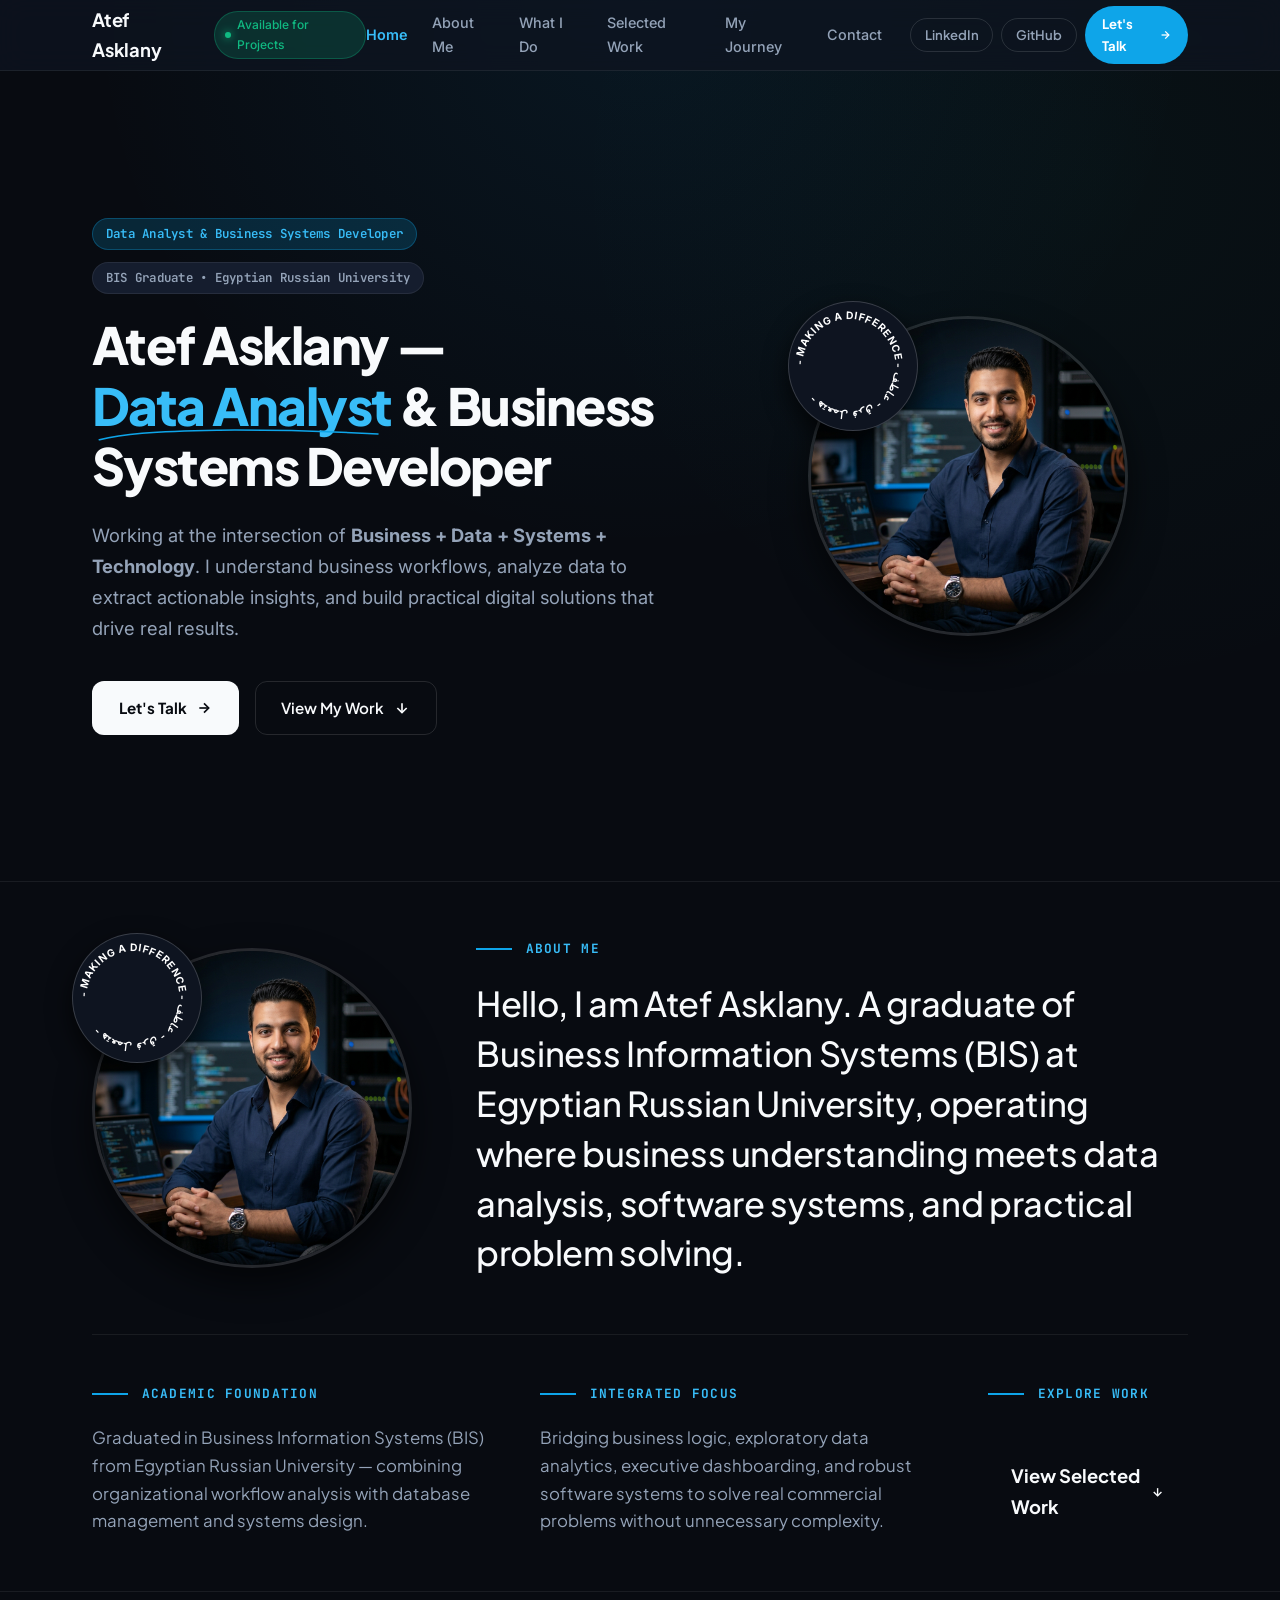
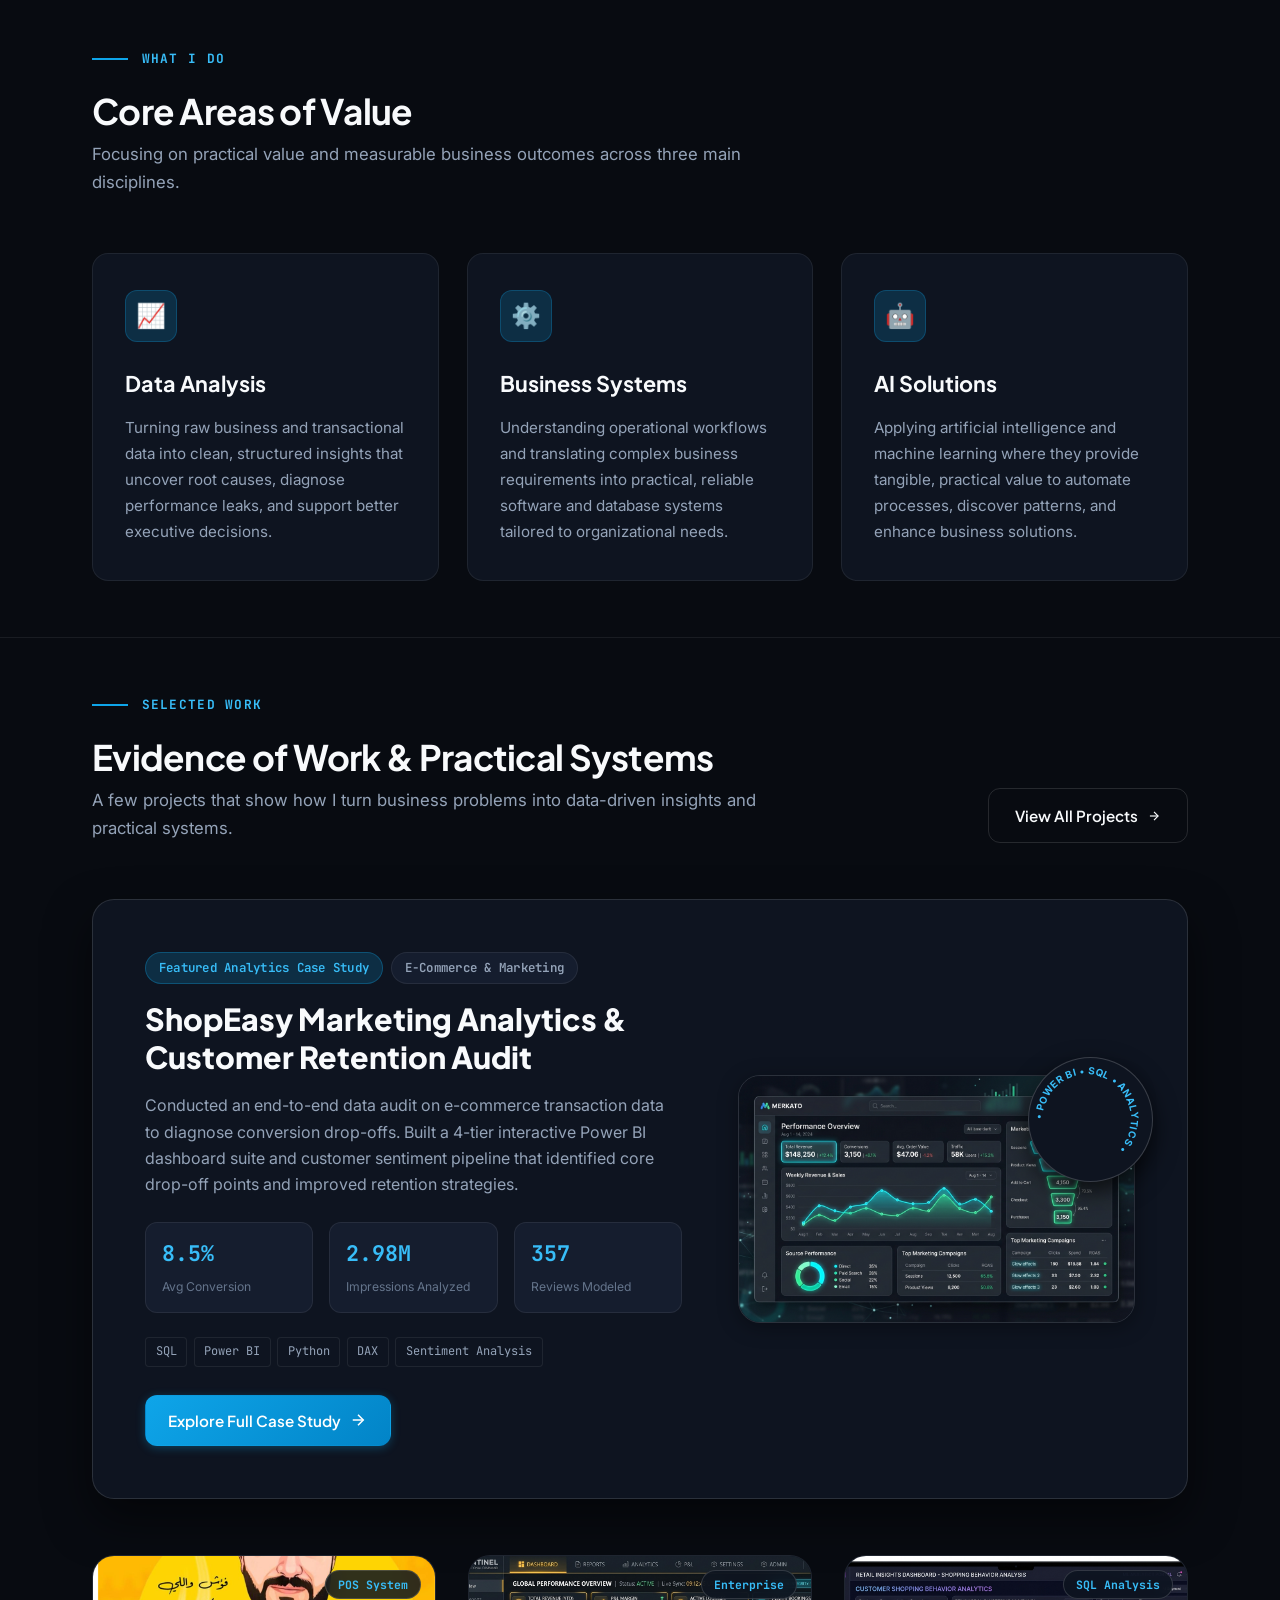
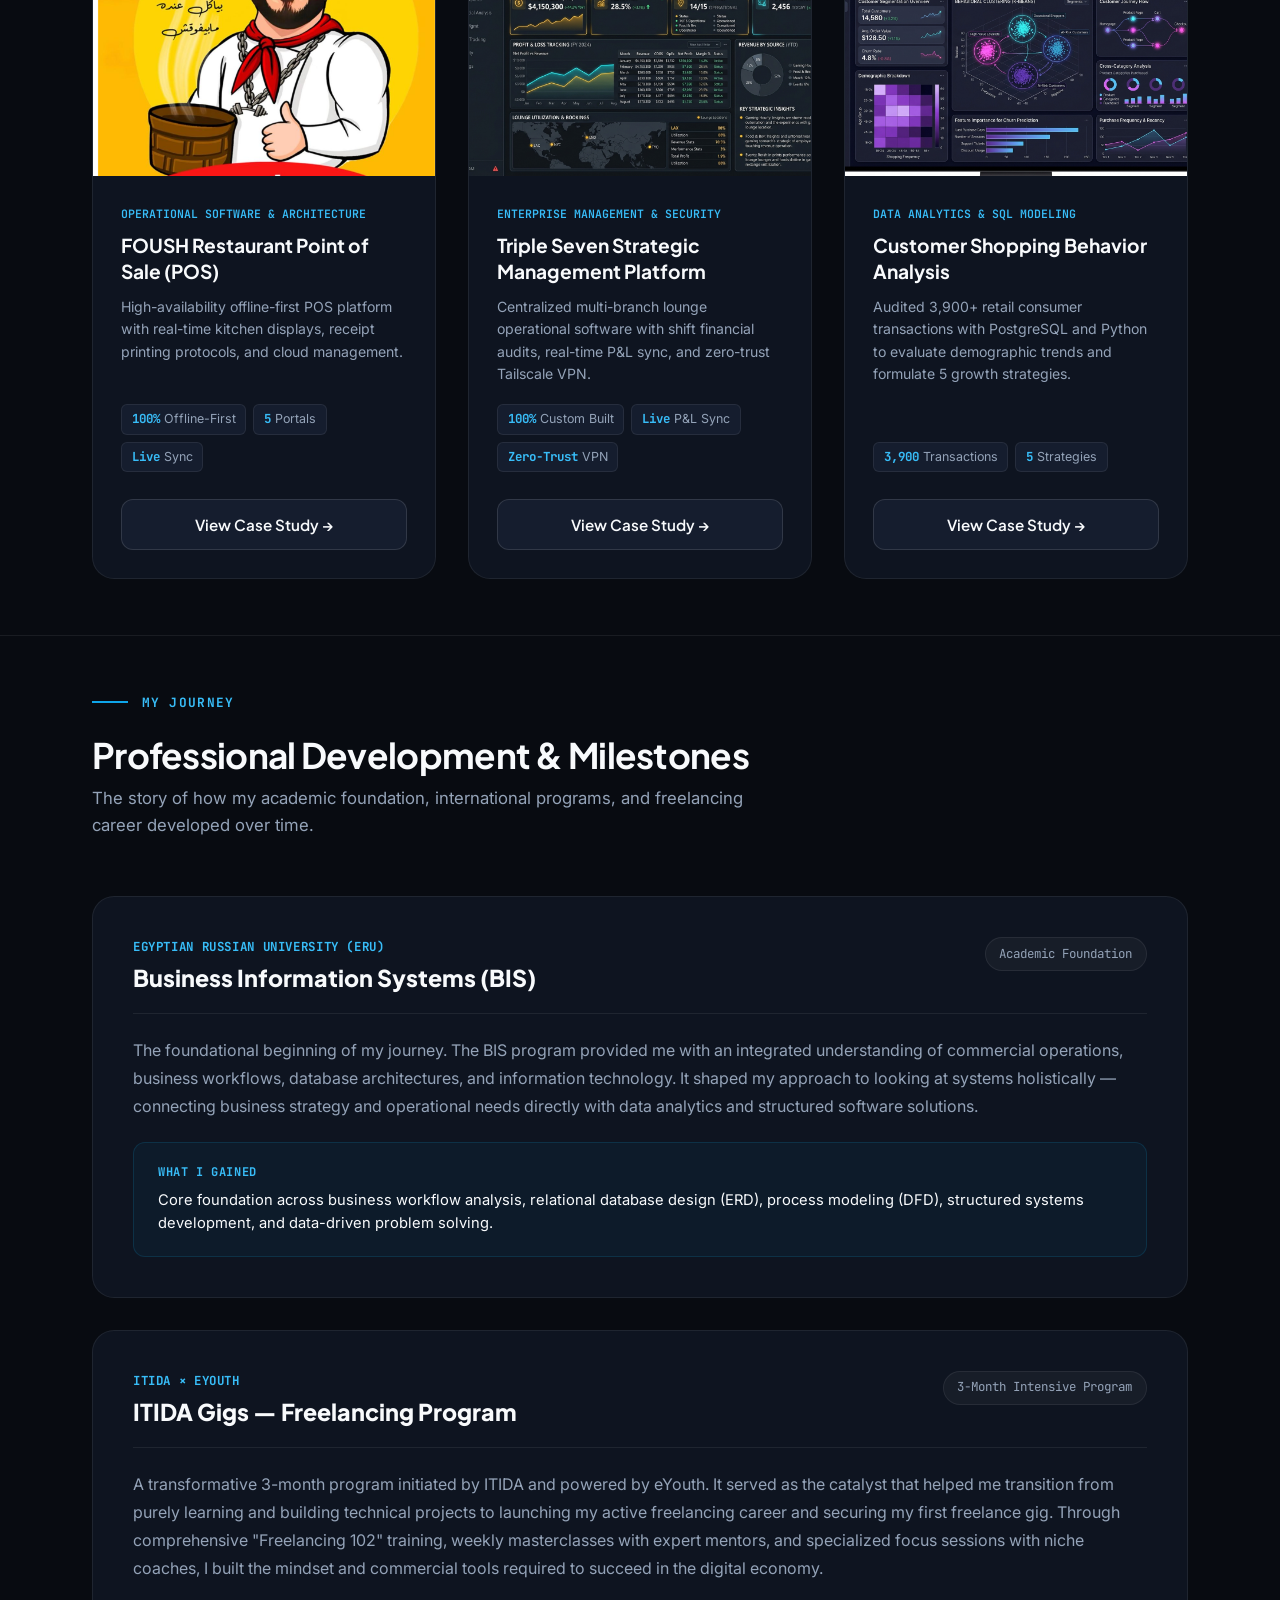
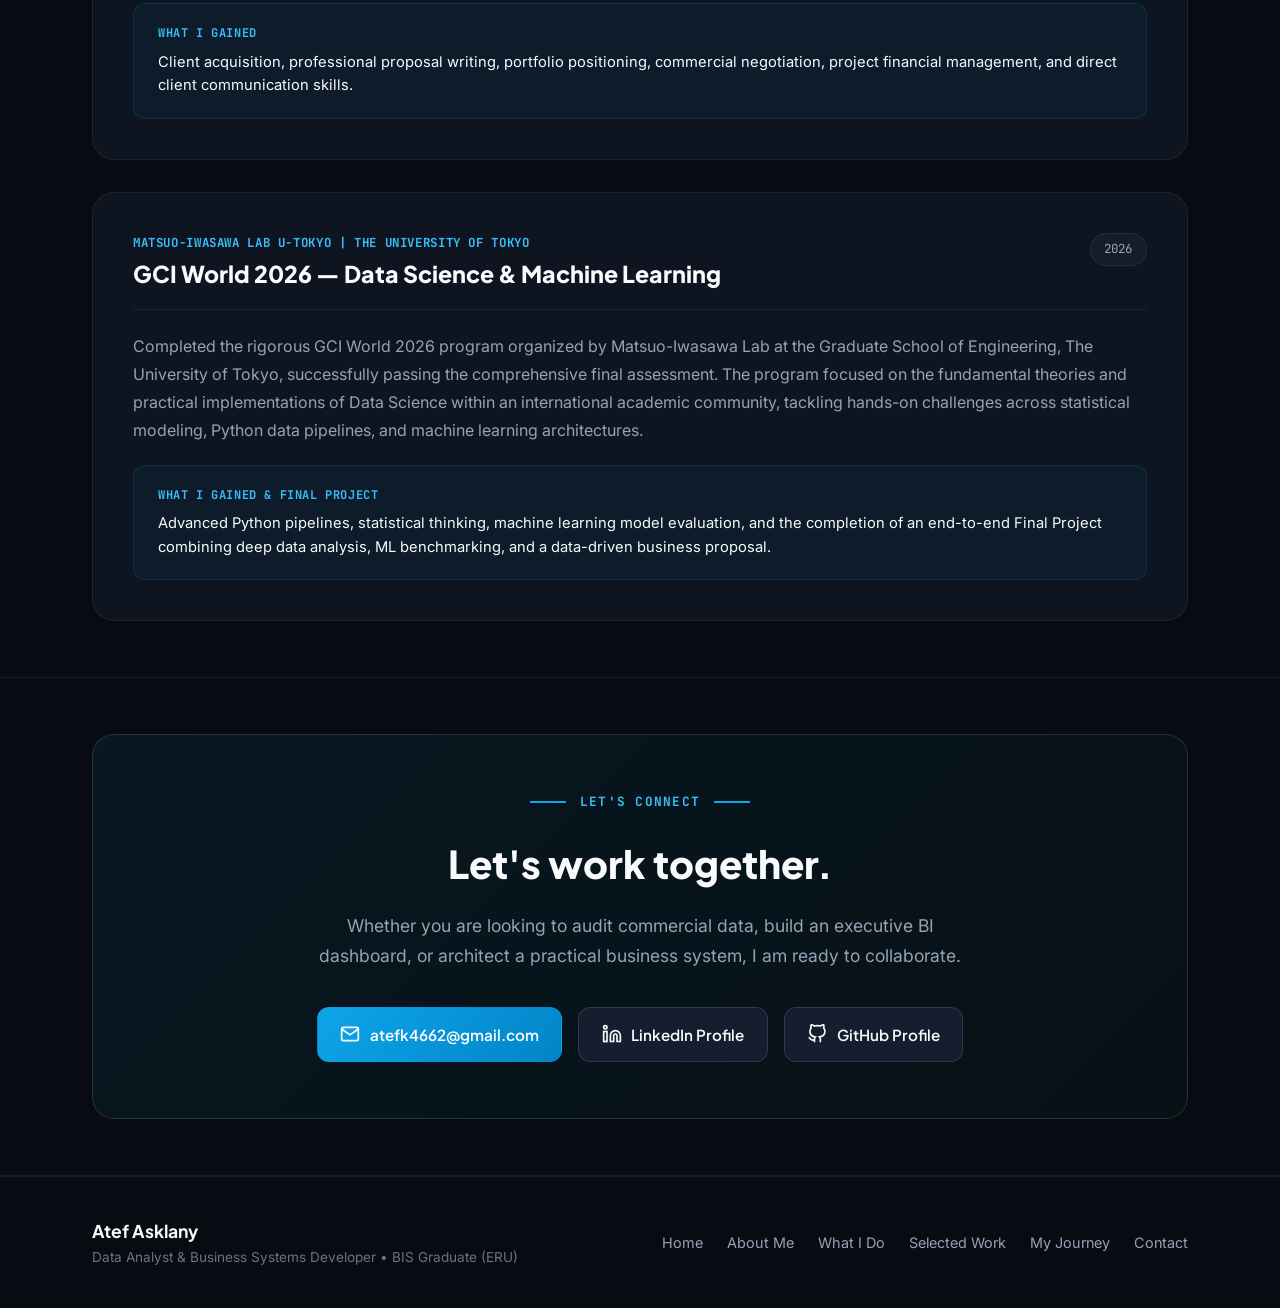
==== index.html @ c7591ec3 "Finalize person-first homepage flow and story-driven journey milestones" ====
<!DOCTYPE html>
<html lang="en">
<head>
  <meta charset="UTF-8" />
  <meta name="viewport" content="width=device-width, initial-scale=1.0" />
  <title>Atef Asklany – Data Analyst & Business Systems Developer</title>
  <meta name="description" content="Personal Portfolio of Atef Asklany — BIS Graduate (Egyptian Russian University), Data Analyst & Business Systems Developer. Working at the intersection of Business, Data, Systems, and Technology." />
  
  <!-- Google Fonts: Plus Jakarta Sans, Inter, JetBrains Mono -->
  <link rel="preconnect" href="https://fonts.googleapis.com" />
  <link rel="preconnect" href="https://fonts.gstatic.com" crossorigin />
  <link href="https://fonts.googleapis.com/css2?family=Inter:wght@300;400;500;600;700&family=JetBrains+Mono:wght@400;500;600;700&family=Plus+Jakarta+Sans:wght@400;500;600;700;800;900&display=swap" rel="stylesheet" />
  
  <!-- Core Stylesheet -->
  <link rel="stylesheet" href="css/styles.css" />
</head>
<body class="dark-theme kh-inspired">

  <!-- ================= TOP NAVIGATION BAR ================= -->
  <header class="site-header" id="header">
    <div class="nav-container">
      <a href="index.html" class="brand-logo">
        <span class="logo-name">Atef Asklany</span>
        <span class="status-indicator">
          <span class="status-dot"></span> Available for Projects
        </span>
      </a>

      <div class="header-right-group">
        <nav class="nav-links" id="nav-links">
          <a href="#home" class="nav-link active">Home</a>
          <a href="#about-me" class="nav-link">About Me</a>
          <a href="#what-i-do" class="nav-link">What I Do</a>
          <a href="#selected-work" class="nav-link">Selected Work</a>
          <a href="#journey" class="nav-link">My Journey</a>
          <a href="#contact" class="nav-link">Contact</a>
        </nav>

        <div class="header-social-pills">
          <a href="https://www.linkedin.com/in/atef-elasklany/" target="_blank" rel="noreferrer" class="btn btn-pill-outline" aria-label="LinkedIn">LinkedIn</a>
          <a href="https://github.com/atefk4662-art" target="_blank" rel="noreferrer" class="btn btn-pill-outline" aria-label="GitHub">GitHub</a>
          <a href="#contact" class="btn btn-pill-primary btn-icon-right">
            <span>Let's Talk</span>
            <svg width="14" height="14" viewBox="0 0 24 24" fill="none" stroke="currentColor" stroke-width="2.5"><line x1="5" y1="12" x2="19" y2="12"></line><polyline points="12 5 19 12 12 19"></polyline></svg>
          </a>
        </div>

        <button class="mobile-toggle" id="mobile-toggle" aria-label="Toggle navigation menu">
          <span></span>
          <span></span>
          <span></span>
        </button>
      </div>
    </div>
  </header>

  <main>

    <!-- ================= 01. HERO SECTION ================= -->
    <section class="kh-hero-section section-spacing" id="home">
      <div class="container">
        
        <div class="kh-hero-grid">
          
          <!-- Left Column: Identity, Positioning & Actions -->
          <div class="kh-hero-text-col reveal-on-scroll">
            <div class="hero-badge-wrap">
              <span class="badge badge-primary">Data Analyst & Business Systems Developer</span>
              <span class="badge badge-subtle">BIS Graduate • Egyptian Russian University</span>
            </div>

            <h1 class="kh-hero-title">
              Atef Asklany — <span class="heading-highlight-svg">
                Data Analyst
                <svg class="highlight-scribble" viewBox="0 0 760 60" preserveAspectRatio="none">
                  <path d="M19,49C75.19,30.63,152,21,317.26,17.27c55.43-.41,198.33-2.08,407.85,12.53"></path>
                </svg>
              </span> & Business Systems Developer
            </h1>

            <p class="kh-hero-subtitle">
              Working at the intersection of <strong>Business + Data + Systems + Technology</strong>. I understand business workflows, analyze data to extract actionable insights, and build practical digital solutions that drive real results.
            </p>

            <div class="kh-hero-actions">
              <a href="#contact" class="btn btn-light-editorial btn-icon-right">
                <span>Let's Talk</span>
                <svg width="16" height="16" viewBox="0 0 24 24" fill="none" stroke="currentColor" stroke-width="2.5"><line x1="5" y1="12" x2="19" y2="12"></line><polyline points="12 5 19 12 12 19"></polyline></svg>
              </a>
              <a href="#selected-work" class="btn btn-outline-editorial btn-icon-right hover-icon-down">
                <span>View My Work</span>
                <svg width="16" height="16" viewBox="0 0 24 24" fill="none" stroke="currentColor" stroke-width="2.5"><line x1="12" y1="5" x2="12" y2="19"></line><polyline points="19 12 12 19 5 12"></polyline></svg>
              </a>
            </div>
          </div>

          <!-- Right Column: Circular Portrait with Rotating Circular Badge -->
          <div class="kh-hero-visual-col reveal-on-scroll">
            <div class="kh-circular-frame-wrapper">
              <div class="kh-circular-frame">
                <img src="assets/atef_portrait.jpg" alt="Atef Asklany" class="kh-circular-img" />
              </div>

              <!-- Rotating Circular Badge overlapping top-left of circle -->
              <div class="rotate-badge-badge-top-left">
                <div class="rotate-badge">
                  <svg viewBox="0 0 300 300">
                    <path id="heroCurvedText" fill="none" stroke="none" d="M 32.55,148.48 A 108.15,108.15 0 0 1 140.70,40.32 A 108.15,108.15 0 0 1 248.85,148.48 A 108.15,108.15 0 0 1 140.70,256.63 A 108.15,108.15 0 0 1 32.55,148.48 Z"></path>
                    <text font-size="24" fill="#FFFFFF" letter-spacing="2" font-weight="700">
                      <textPath xlink:href="#heroCurvedText" side="left" startOffset="0">- MAKING A DIFFERENCE - هتعمل فرق - عاطف -</textPath>
                    </text>
                  </svg>
                </div>
              </div>
            </div>
          </div>

        </div>

      </div>
    </section>

    <!-- ================= 02. ABOUT ME SECTION ================= -->
    <section class="kh-about-section section-spacing" id="about-me">
      <div class="container">
        
        <!-- Top Split: Portrait + Lead Narrative -->
        <div class="kh-about-top-grid">
          
          <div class="kh-about-visual-col reveal-on-scroll">
            <div class="kh-circular-frame-wrapper">
              <div class="kh-circular-frame">
                <img src="assets/atef_portrait.jpg" alt="Atef Asklany" class="kh-circular-img" />
              </div>

              <!-- Floating Rotating Badge on Top-Left -->
              <div class="rotate-badge-badge-top-left">
                <div class="rotate-badge">
                  <svg viewBox="0 0 300 300">
                    <path id="aboutCurvedText" fill="none" stroke="none" d="M 32.55,148.48 A 108.15,108.15 0 0 1 140.70,40.32 A 108.15,108.15 0 0 1 248.85,148.48 A 108.15,108.15 0 0 1 140.70,256.63 A 108.15,108.15 0 0 1 32.55,148.48 Z"></path>
                    <text font-size="24" fill="#FFFFFF" letter-spacing="2" font-weight="700">
                      <textPath xlink:href="#aboutCurvedText" side="left" startOffset="0">- MAKING A DIFFERENCE - هتعمل فرق - عاطف -</textPath>
                    </text>
                  </svg>
                </div>
              </div>
            </div>
          </div>

          <div class="kh-about-lead-col reveal-on-scroll">
            <div class="editorial-divider">
              <span class="divider-line"></span>
              <span class="divider-text">ABOUT ME</span>
            </div>

            <h2 class="kh-lead-statement">
              Hello, I am Atef Asklany. A graduate of Business Information Systems (BIS) at Egyptian Russian University, operating where business understanding meets data analysis, software systems, and practical problem solving.
            </h2>
          </div>

        </div>

        <!-- Bottom 3-Column Split -->
        <div class="kh-about-bottom-grid reveal-on-scroll">
          
          <div class="kh-about-pillar">
            <div class="editorial-divider">
              <span class="divider-line"></span>
              <span class="divider-text">ACADEMIC FOUNDATION</span>
            </div>
            <h3 class="kh-pillar-title">
              Graduated in Business Information Systems (BIS) from Egyptian Russian University — combining organizational workflow analysis with database management and systems design.
            </h3>
          </div>

          <div class="kh-about-pillar">
            <div class="editorial-divider">
              <span class="divider-line"></span>
              <span class="divider-text">INTEGRATED FOCUS</span>
            </div>
            <h3 class="kh-pillar-title">
              Bridging business logic, exploratory data analytics, executive dashboarding, and robust software systems to solve real commercial problems without unnecessary complexity.
            </h3>
          </div>

          <div class="kh-about-pillar align-btn">
            <div class="editorial-divider">
              <span class="divider-line"></span>
              <span class="divider-text">EXPLORE WORK</span>
            </div>
            <a href="#selected-work" class="btn btn-link-editorial hover-icon-down">
              <span>View Selected Work</span>
              <svg width="18" height="18" viewBox="0 0 24 24" fill="none" stroke="currentColor" stroke-width="2.5"><line x1="12" y1="5" x2="12" y2="19"></line><polyline points="19 12 12 19 5 12"></polyline></svg>
            </a>
          </div>

        </div>

      </div>
    </section>

    <!-- ================= 03. WHAT I DO (3 FOCUSED PILLARS) ================= -->
    <section class="section-spacing" id="what-i-do">
      <div class="container">
        
        <div class="section-header">
          <div class="editorial-divider">
            <span class="divider-line"></span>
            <span class="divider-text">What I Do</span>
          </div>
          <h2 class="section-heading">Core Areas of Value</h2>
          <p class="section-sub">Focusing on practical value and measurable business outcomes across three main disciplines.</p>
        </div>

        <div class="what-i-do-grid reveal-on-scroll">
          
          <!-- Pillar 1: Data Analysis -->
          <div class="what-card">
            <div class="what-icon-wrap">📈</div>
            <h3 class="what-card-title">Data Analysis</h3>
            <p class="what-card-desc">
              Turning raw business and transactional data into clean, structured insights that uncover root causes, diagnose performance leaks, and support better executive decisions.
            </p>
          </div>

          <!-- Pillar 2: Business Systems -->
          <div class="what-card">
            <div class="what-icon-wrap">⚙️</div>
            <h3 class="what-card-title">Business Systems</h3>
            <p class="what-card-desc">
              Understanding operational workflows and translating complex business requirements into practical, reliable software and database systems tailored to organizational needs.
            </p>
          </div>

          <!-- Pillar 3: AI Solutions -->
          <div class="what-card">
            <div class="what-icon-wrap">🤖</div>
            <h3 class="what-card-title">AI Solutions</h3>
            <p class="what-card-desc">
              Applying artificial intelligence and machine learning where they provide tangible, practical value to automate processes, discover patterns, and enhance business solutions.
            </p>
          </div>

        </div>

      </div>
    </section>

    <!-- ================= 04. SELECTED WORK (PROOF OF CAPABILITIES) ================= -->
    <section class="kh-projects-showcase section-spacing" id="selected-work">
      <div class="container">
        
        <div class="section-header flex-between">
          <div>
            <div class="editorial-divider">
              <span class="divider-line"></span>
              <span class="divider-text">Selected Work</span>
            </div>
            <h2 class="section-heading">Evidence of Work & Practical Systems</h2>
            <p class="section-sub">A few projects that show how I turn business problems into data-driven insights and practical systems.</p>
          </div>
          <a href="projects.html" class="btn btn-outline-editorial">
            <span>View All Projects</span>
            <svg width="14" height="14" viewBox="0 0 24 24" fill="none" stroke="currentColor" stroke-width="2"><line x1="5" y1="12" x2="19" y2="12"></line><polyline points="12 5 19 12 12 19"></polyline></svg>
          </a>
        </div>

        <!-- 1. HERO FEATURED SPOTLIGHT: ShopEasy -->
        <div class="hero-project-spotlight reveal-on-scroll">
          <div class="hero-spotlight-content">
            <div class="spotlight-badge-row">
              <span class="badge badge-primary">Featured Analytics Case Study</span>
              <span class="badge badge-subtle">E-Commerce & Marketing</span>
            </div>
            
            <h3 class="spotlight-title">ShopEasy Marketing Analytics & Customer Retention Audit</h3>
            
            <p class="spotlight-desc">
              Conducted an end-to-end data audit on e-commerce transaction data to diagnose conversion drop-offs. Built a 4-tier interactive Power BI dashboard suite and customer sentiment pipeline that identified core drop-off points and improved retention strategies.
            </p>

            <div class="spotlight-metrics-grid">
              <div class="spotlight-metric">
                <span class="s-val">8.5%</span>
                <span class="s-lbl">Avg Conversion</span>
              </div>
              <div class="spotlight-metric">
                <span class="s-val">2.98M</span>
                <span class="s-lbl">Impressions Analyzed</span>
              </div>
              <div class="spotlight-metric">
                <span class="s-val">357</span>
                <span class="s-lbl">Reviews Modeled</span>
              </div>
            </div>

            <div class="spotlight-tools">
              <span class="tool-tag">SQL</span>
              <span class="tool-tag">Power BI</span>
              <span class="tool-tag">Python</span>
              <span class="tool-tag">DAX</span>
              <span class="tool-tag">Sentiment Analysis</span>
            </div>

            <div class="spotlight-action">
              <a href="projects/shopeasy.html" class="btn btn-primary btn-lg">
                <span>Explore Full Case Study</span>
                <svg width="18" height="18" viewBox="0 0 24 24" fill="none" stroke="currentColor" stroke-width="2"><line x1="5" y1="12" x2="19" y2="12"></line><polyline points="12 5 19 12 12 19"></polyline></svg>
              </a>
            </div>
          </div>

          <div class="hero-spotlight-media">
            <div class="spotlight-image-frame">
              <img src="assets/shopeasy_cover.jpg" alt="ShopEasy Marketing Analytics Dashboard" class="spotlight-img" />
              <div class="spotlight-img-overlay"></div>
            </div>

            <!-- Circular Accent Badge matching About Me aesthetic -->
            <div class="spotlight-circular-badge">
              <div class="rotate-badge">
                <svg viewBox="0 0 300 300">
                  <path id="spotlightCurvedText" fill="none" stroke="none" d="M 32.55,148.48 A 108.15,108.15 0 0 1 140.70,40.32 A 108.15,108.15 0 0 1 248.85,148.48 A 108.15,108.15 0 0 1 140.70,256.63 A 108.15,108.15 0 0 1 32.55,148.48 Z"></path>
                  <text font-size="24" fill="#38BDF8" letter-spacing="2" font-weight="700">
                    <textPath xlink:href="#spotlightCurvedText" side="left" startOffset="0">• POWER BI • SQL • ANALYTICS •</textPath>
                  </text>
                </svg>
              </div>
            </div>
          </div>
        </div>

        <!-- 2. SUPPORTING 3-COLUMN PROJECT GRID -->
        <div class="supporting-projects-grid reveal-on-scroll">
          
          <!-- Card 1: FOUSH -->
          <article class="supporting-project-card">
            <div class="s-card-media">
              <img src="assets/foush_real_cover.png" alt="FOUSH Restaurant POS" class="s-card-img" />
              <div class="s-card-circle-tag">
                <span>POS System</span>
              </div>
            </div>
            <div class="s-card-body">
              <div class="s-card-badge">Operational Software & Architecture</div>
              <h4 class="s-card-title">FOUSH Restaurant Point of Sale (POS)</h4>
              <p class="s-card-desc">High-availability offline-first POS platform with real-time kitchen displays, receipt printing protocols, and cloud management.</p>
              <div class="s-card-metrics">
                <span class="m-pill"><strong>100%</strong> Offline-First</span>
                <span class="m-pill"><strong>5</strong> Portals</span>
                <span class="m-pill"><strong>Live</strong> Sync</span>
              </div>
              <div class="s-card-footer">
                <a href="projects/foush.html" class="btn btn-secondary w-100">
                  View Case Study →
                </a>
              </div>
            </div>
          </article>

          <!-- Card 2: Triple Seven -->
          <article class="supporting-project-card">
            <div class="s-card-media">
              <img src="assets/triple_seven_cover.jpg" alt="Triple Seven Strategic Management System" class="s-card-img" />
              <div class="s-card-circle-tag">
                <span>Enterprise</span>
              </div>
            </div>
            <div class="s-card-body">
              <div class="s-card-badge">Enterprise Management & Security</div>
              <h4 class="s-card-title">Triple Seven Strategic Management Platform</h4>
              <p class="s-card-desc">Centralized multi-branch lounge operational software with shift financial audits, real-time P&L sync, and zero-trust Tailscale VPN.</p>
              <div class="s-card-metrics">
                <span class="m-pill"><strong>100%</strong> Custom Built</span>
                <span class="m-pill"><strong>Live</strong> P&L Sync</span>
                <span class="m-pill"><strong>Zero-Trust</strong> VPN</span>
              </div>
              <div class="s-card-footer">
                <a href="projects/triple-seven.html" class="btn btn-secondary w-100">
                  View Case Study →
                </a>
              </div>
            </div>
          </article>

          <!-- Card 3: Customer Behavior -->
          <article class="supporting-project-card">
            <div class="s-card-media">
              <img src="assets/customer_behavior_cover.jpg" alt="Customer Shopping Behavior" class="s-card-img" />
              <div class="s-card-circle-tag">
                <span>SQL Analysis</span>
              </div>
            </div>
            <div class="s-card-body">
              <div class="s-card-badge">Data Analytics & SQL Modeling</div>
              <h4 class="s-card-title">Customer Shopping Behavior Analysis</h4>
              <p class="s-card-desc">Audited 3,900+ retail consumer transactions with PostgreSQL and Python to evaluate demographic trends and formulate 5 growth strategies.</p>
              <div class="s-card-metrics">
                <span class="m-pill"><strong>3,900</strong> Transactions</span>
                <span class="m-pill"><strong>5</strong> Strategies</span>
              </div>
              <div class="s-card-footer">
                <a href="projects/customer-behavior.html" class="btn btn-secondary w-100">
                  View Case Study →
                </a>
              </div>
            </div>
          </article>

        </div>

      </div>
    </section>

    <!-- ================= 05. MY JOURNEY SECTION ================= -->
    <section class="section-spacing" id="journey">
      <div class="container">
        
        <div class="section-header">
          <div class="editorial-divider">
            <span class="divider-line"></span>
            <span class="divider-text">My Journey</span>
          </div>
          <h2 class="section-heading">Professional Development & Milestones</h2>
          <p class="section-sub">The story of how my academic foundation, international programs, and freelancing career developed over time.</p>
        </div>

        <div class="journey-timeline-container reveal-on-scroll">
          
          <!-- Milestone 01: Egyptian Russian University -->
          <article class="journey-story-card">
            <div class="journey-header">
              <div class="journey-meta">
                <span class="journey-org-badge">Egyptian Russian University (ERU)</span>
                <h3 class="journey-role-title">Business Information Systems (BIS)</h3>
              </div>
              <span class="journey-period-pill">Academic Foundation</span>
            </div>

            <p class="journey-narrative">
              The foundational beginning of my journey. The BIS program provided me with an integrated understanding of commercial operations, business workflows, database architectures, and information technology. It shaped my approach to looking at systems holistically — connecting business strategy and operational needs directly with data analytics and structured software solutions.
            </p>

            <div class="journey-gained-box">
              <span class="journey-gained-label">What I Gained</span>
              <p class="journey-gained-text">
                Core foundation across business workflow analysis, relational database design (ERD), process modeling (DFD), structured systems development, and data-driven problem solving.
              </p>
            </div>
          </article>

          <!-- Milestone 02: ITIDA Gigs -->
          <article class="journey-story-card">
            <div class="journey-header">
              <div class="journey-meta">
                <span class="journey-org-badge">ITIDA × eYouth</span>
                <h3 class="journey-role-title">ITIDA Gigs — Freelancing Program</h3>
              </div>
              <span class="journey-period-pill">3-Month Intensive Program</span>
            </div>

            <p class="journey-narrative">
              A transformative 3-month program initiated by ITIDA and powered by eYouth. It served as the catalyst that helped me transition from purely learning and building technical projects to launching my active freelancing career and securing my first freelance gig. Through comprehensive "Freelancing 102" training, weekly masterclasses with expert mentors, and specialized focus sessions with niche coaches, I built the mindset and commercial tools required to succeed in the digital economy.
            </p>

            <div class="journey-gained-box">
              <span class="journey-gained-label">What I Gained</span>
              <p class="journey-gained-text">
                Client acquisition, professional proposal writing, portfolio positioning, commercial negotiation, project financial management, and direct client communication skills.
              </p>
            </div>
          </article>

          <!-- Milestone 03: GCI World 2026 -->
          <article class="journey-story-card">
            <div class="journey-header">
              <div class="journey-meta">
                <span class="journey-org-badge">Matsuo-Iwasawa Lab U-Tokyo | The University of Tokyo</span>
                <h3 class="journey-role-title">GCI World 2026 — Data Science & Machine Learning</h3>
              </div>
              <span class="journey-period-pill">2026</span>
            </div>

            <p class="journey-narrative">
              Completed the rigorous GCI World 2026 program organized by Matsuo-Iwasawa Lab at the Graduate School of Engineering, The University of Tokyo, successfully passing the comprehensive final assessment. The program focused on the fundamental theories and practical implementations of Data Science within an international academic community, tackling hands-on challenges across statistical modeling, Python data pipelines, and machine learning architectures.
            </p>

            <div class="journey-gained-box">
              <span class="journey-gained-label">What I Gained & Final Project</span>
              <p class="journey-gained-text">
                Advanced Python pipelines, statistical thinking, machine learning model evaluation, and the completion of an end-to-end Final Project combining deep data analysis, ML benchmarking, and a data-driven business proposal.
              </p>
            </div>
          </article>

        </div>

      </div>
    </section>

    <!-- ================= 06. CONTACT SECTION ================= -->
    <section class="hp-contact section-spacing" id="contact">
      <div class="container">
        
        <div class="contact-card reveal-on-scroll">
          <div class="contact-header">
            <div class="editorial-divider center">
              <span class="divider-line"></span>
              <span class="divider-text">Let's Connect</span>
              <span class="divider-line"></span>
            </div>
            <h2 class="contact-title">Let's work together.</h2>
            <p class="contact-desc">
              Whether you are looking to audit commercial data, build an executive BI dashboard, or architect a practical business system, I am ready to collaborate.
            </p>
          </div>

          <div class="contact-channels">
            <a href="mailto:atefk4662@gmail.com" class="channel-btn primary">
              <svg width="20" height="20" viewBox="0 0 24 24" fill="none" stroke="currentColor" stroke-width="2"><path d="M4 4h16c1.1 0 2 .9 2 2v12c0 1.1-.9 2-2 2H4c-1.1 0-2-.9-2-2V6c0-1.1.9-2 2-2z"></path><polyline points="22,6 12,13 2,6"></polyline></svg>
              <span>atefk4662@gmail.com</span>
            </a>
            
            <a href="https://www.linkedin.com/in/atef-elasklany/" target="_blank" rel="noreferrer" class="channel-btn">
              <svg width="20" height="20" viewBox="0 0 24 24" fill="none" stroke="currentColor" stroke-width="2"><path d="M16 8a6 6 0 0 1 6 6v7h-4v-7a2 2 0 0 0-2-2 2 2 0 0 0-2 2v7h-4v-7a6 6 0 0 1 6-6z"></path><rect x="2" y="9" width="4" height="12"></rect><circle cx="4" cy="4" r="2"></circle></svg>
              <span>LinkedIn Profile</span>
            </a>

            <a href="https://github.com/atefk4662-art" target="_blank" rel="noreferrer" class="channel-btn">
              <svg width="20" height="20" viewBox="0 0 24 24" fill="none" stroke="currentColor" stroke-width="2"><path d="M9 19c-5 1.5-5-2.5-7-3m14 6v-3.87a3.37 3.37 0 0 0-.94-2.61c3.14-.35 6.44-1.54 6.44-7A5.44 5.44 0 0 0 20 4.77 5.07 5.07 0 0 0 19.91 1S18.73.65 16 2.48a13.38 13.38 0 0 0-7 0C6.27.65 5.09 1 5.09 1A5.07 5.07 0 0 0 5 4.77a5.44 5.44 0 0 0-1.5 3.78c0 5.42 3.3 6.61 6.44 7A3.37 3.37 0 0 0 9 18.13V22"></path></svg>
              <span>GitHub Profile</span>
            </a>
          </div>
        </div>

      </div>
    </section>

  </main>

  <!-- ================= SITE FOOTER ================= -->
  <footer class="site-footer">
    <div class="container footer-container">
      <div class="footer-left">
        <div class="footer-brand">Atef Asklany</div>
        <p class="footer-sub">Data Analyst & Business Systems Developer • BIS Graduate (ERU)</p>
      </div>
      <div class="footer-links">
        <a href="#home" class="footer-link">Home</a>
        <a href="#about-me" class="footer-link">About Me</a>
        <a href="#what-i-do" class="footer-link">What I Do</a>
        <a href="#selected-work" class="footer-link">Selected Work</a>
        <a href="#journey" class="footer-link">My Journey</a>
        <a href="#contact" class="footer-link">Contact</a>
      </div>
    </div>
  </footer>

  <script src="js/projects-data.js"></script>
  <script src="js/app.js"></script>
</body>
</html>
---- css/styles.css ----
/* ==========================================================================
   ATEF ELASKLANY PORTFOLIO — COMPLETE UNIFIED DESIGN SYSTEM
   Theme: Refined Technical Dark Mode (Data & Systems Focused)
   ========================================================================== */

/* ----------------- CSS Custom Properties (Design Tokens) ----------------- */
:root {
  /* Color Palette: Canvas & Surfaces */
  --bg-canvas: #080B11;
  --bg-surface: #0E1420;
  --bg-surface-elevated: #151D2E;
  --bg-card: rgba(18, 26, 42, 0.75);
  --bg-card-hover: rgba(26, 37, 59, 0.9);
  --bg-glass: rgba(14, 20, 32, 0.75);

  /* Borders & Dividers */
  --border-subtle: rgba(255, 255, 255, 0.07);
  --border-medium: rgba(255, 255, 255, 0.12);
  --border-focus: rgba(14, 165, 233, 0.4);
  --border-slate: #1E293B;

  /* Accent Colors (Analytical & Action) */
  --accent-cyan: #0EA5E9;
  --accent-cyan-light: #38BDF8;
  --accent-cyan-glow: rgba(14, 165, 233, 0.18);
  --accent-emerald: #10B981;
  --accent-emerald-light: #34D399;
  --accent-emerald-glow: rgba(16, 185, 129, 0.18);
  --accent-warning: #F59E0B;
  --accent-danger: #EF4444;

  /* Typography Colors */
  --text-primary: #F8FAFC;
  --text-secondary: #94A3B8;
  --text-muted: #64748B;
  --text-inverse: #080B11;

  /* Typography Font Stacks */
  --font-heading: 'Plus Jakarta Sans', -apple-system, BlinkMacSystemFont, sans-serif;
  --font-body: 'Inter', -apple-system, BlinkMacSystemFont, sans-serif;
  --font-mono: 'JetBrains Mono', monospace;

  /* Spacing Scale */
  --spacing-xs: 0.5rem;
  --spacing-sm: 0.75rem;
  --spacing-md: 1.25rem;
  --spacing-lg: 2rem;
  --spacing-xl: 3.5rem;
  --spacing-2xl: 5rem;

  /* Shadows & Radius */
  --radius-sm: 6px;
  --radius-md: 12px;
  --radius-lg: 16px;
  --radius-xl: 22px;
  --shadow-subtle: 0 4px 20px rgba(0, 0, 0, 0.35);
  --shadow-glow: 0 0 30px rgba(14, 165, 233, 0.15);

  /* Transitions */
  --transition-fast: 0.18s cubic-bezier(0.16, 1, 0.3, 1);
  --transition-smooth: 0.3s cubic-bezier(0.16, 1, 0.3, 1);
}

/* ----------------- Global Reset & Base Styles ----------------- */
*, *::before, *::after {
  box-sizing: border-box;
  margin: 0;
  padding: 0;
}

html {
  font-size: 16px;
  scroll-behavior: smooth;
  -webkit-font-smoothing: antialiased;
  -moz-osx-font-smoothing: grayscale;
}

body.dark-theme {
  background-color: var(--bg-canvas);
  color: var(--text-primary);
  font-family: var(--font-body);
  line-height: 1.65;
  background-image: 
    radial-gradient(circle at 50% 0%, rgba(14, 165, 233, 0.08) 0%, transparent 50%),
    radial-gradient(circle at 85% 20%, rgba(16, 185, 129, 0.04) 0%, transparent 40%);
  background-attachment: fixed;
  min-height: 100vh;
}

/* Container */
.container {
  width: 100%;
  max-width: 1160px;
  margin-left: auto;
  margin-right: auto;
  padding-left: var(--spacing-lg);
  padding-right: var(--spacing-lg);
}

/* Section Spacing */
.section-spacing {
  padding-top: var(--spacing-xl);
  padding-bottom: var(--spacing-xl);
  border-bottom: 1px solid var(--border-subtle);
}

/* Section Headers */
.section-header {
  margin-bottom: var(--spacing-xl);
}

.section-header.flex-between {
  display: flex;
  justify-content: space-between;
  align-items: flex-end;
  gap: 1.5rem;
}

.section-tag {
  display: inline-block;
  font-family: var(--font-mono);
  font-size: 0.8rem;
  font-weight: 600;
  color: var(--accent-cyan-light);
  text-transform: uppercase;
  letter-spacing: 0.08em;
  margin-bottom: var(--spacing-xs);
}

.section-heading {
  font-family: var(--font-heading);
  font-size: 2.2rem;
  font-weight: 700;
  color: var(--text-primary);
  letter-spacing: -0.02em;
  line-height: 1.25;
  margin-bottom: var(--spacing-xs);
}

.section-sub {
  font-size: 1.05rem;
  color: var(--text-secondary);
  max-width: 680px;
}

.gradient-text {
  background: linear-gradient(135deg, #38BDF8 0%, #0EA5E9 100%);
  -webkit-background-clip: text;
  -webkit-text-fill-color: transparent;
}

.gradient-text-emerald {
  background: linear-gradient(135deg, #34D399 0%, #10B981 100%);
  -webkit-background-clip: text;
  -webkit-text-fill-color: transparent;
}

/* ----------------- Buttons & Badges ----------------- */
.btn {
  display: inline-flex;
  align-items: center;
  justify-content: center;
  gap: 0.5rem;
  padding: 0.75rem 1.4rem;
  border-radius: var(--radius-md);
  font-family: var(--font-heading);
  font-size: 0.95rem;
  font-weight: 600;
  text-decoration: none;
  cursor: pointer;
  transition: all var(--transition-fast);
  border: 1px solid transparent;
}

.btn-primary {
  background: linear-gradient(135deg, var(--accent-cyan) 0%, #0284C7 100%);
  color: #FFFFFF;
  box-shadow: 0 2px 10px rgba(14, 165, 233, 0.3);
}

.btn-primary:hover {
  background: linear-gradient(135deg, var(--accent-cyan-light) 0%, var(--accent-cyan) 100%);
  transform: translateY(-2px);
  box-shadow: 0 4px 18px rgba(14, 165, 233, 0.4);
}

.btn-secondary {
  background-color: var(--bg-surface-elevated);
  color: var(--text-primary);
  border-color: var(--border-medium);
}

.btn-secondary:hover {
  background-color: var(--border-slate);
  transform: translateY(-2px);
  border-color: var(--accent-cyan);
}

.btn-sm {
  padding: 0.45rem 0.95rem;
  font-size: 0.85rem;
}

.badge {
  display: inline-flex;
  align-items: center;
  padding: 0.3rem 0.8rem;
  border-radius: 999px;
  font-family: var(--font-mono);
  font-size: 0.78rem;
  font-weight: 600;
  letter-spacing: 0.02em;
}

.badge-primary {
  background-color: var(--accent-cyan-glow);
  color: var(--accent-cyan-light);
  border: 1px solid rgba(14, 165, 233, 0.3);
}

.badge-subtle {
  background-color: var(--bg-surface-elevated);
  color: var(--text-secondary);
  border: 1px solid var(--border-subtle);
}

/* ----------------- Header Navigation ----------------- */
.site-header {
  position: sticky;
  top: 0;
  z-index: 100;
  background-color: var(--bg-glass);
  backdrop-filter: blur(14px);
  -webkit-backdrop-filter: blur(14px);
  border-bottom: 1px solid var(--border-subtle);
}

.nav-container {
  display: flex;
  align-items: center;
  justify-content: space-between;
  height: 70px;
  max-width: 1160px;
  margin: 0 auto;
  padding: 0 var(--spacing-lg);
}

.brand-logo {
  display: flex;
  align-items: center;
  gap: 1rem;
  text-decoration: none;
}

.logo-name {
  font-family: var(--font-heading);
  font-size: 1.15rem;
  font-weight: 700;
  color: var(--text-primary);
  letter-spacing: -0.01em;
}

.status-indicator {
  display: inline-flex;
  align-items: center;
  gap: 0.4rem;
  padding: 0.2rem 0.6rem;
  background-color: var(--accent-emerald-glow);
  border: 1px solid rgba(16, 185, 129, 0.3);
  border-radius: 999px;
  font-size: 0.75rem;
  color: var(--accent-emerald);
  font-family: var(--font-body);
  font-weight: 500;
}

.status-dot {
  width: 6px;
  height: 6px;
  border-radius: 50%;
  background-color: var(--accent-emerald);
  box-shadow: 0 0 8px var(--accent-emerald);
}

.nav-links {
  display: flex;
  align-items: center;
  gap: 1.5rem;
}

.nav-links a {
  font-size: 0.9rem;
  font-weight: 500;
  color: var(--text-secondary);
  text-decoration: none;
  transition: color var(--transition-fast);
}

.nav-links a:hover {
  color: var(--text-primary);
}

/* ----------------- 01. Homepage Hero Section ----------------- */
.hp-hero {
  padding-top: var(--spacing-2xl);
  padding-bottom: var(--spacing-xl);
}

.hero-badge-wrap {
  display: flex;
  flex-wrap: wrap;
  align-items: center;
  gap: 0.75rem;
  margin-bottom: var(--spacing-md);
}

.hp-hero-title {
  font-family: var(--font-heading);
  font-size: 3.4rem;
  font-weight: 800;
  line-height: 1.15;
  letter-spacing: -0.03em;
  color: var(--text-primary);
  margin-bottom: 1.25rem;
  max-width: 960px;
}

.hp-hero-description {
  font-size: 1.2rem;
  color: var(--text-secondary);
  line-height: 1.7;
  max-width: 820px;
  margin-bottom: var(--spacing-lg);
}

.hp-hero-actions {
  display: flex;
  gap: 1rem;
  margin-bottom: var(--spacing-2xl);
}

.hero-trust-grid {
  display: grid;
  grid-template-columns: repeat(3, 1fr);
  gap: 1.5rem;
  padding-top: var(--spacing-xl);
  border-top: 1px solid var(--border-subtle);
}

.trust-item {
  display: flex;
  align-items: flex-start;
  gap: 1rem;
  background: var(--bg-card);
  border: 1px solid var(--border-subtle);
  border-radius: var(--radius-md);
  padding: 1.25rem;
}

.trust-icon {
  font-size: 1.5rem;
  line-height: 1;
}

.trust-title {
  display: block;
  font-family: var(--font-heading);
  font-size: 0.95rem;
  font-weight: 700;
  color: var(--text-primary);
  margin-bottom: 0.2rem;
}

.trust-desc {
  font-size: 0.85rem;
  color: var(--text-secondary);
  line-height: 1.5;
}

/* ----------------- 02. Core Differentiator (The BIS Triad) ----------------- */
.differentiator-grid {
  display: grid;
  grid-template-columns: repeat(3, 1fr);
  gap: 1.5rem;
}

.diff-card {
  background: var(--bg-card);
  backdrop-filter: blur(12px);
  border: 1px solid var(--border-subtle);
  border-radius: var(--radius-lg);
  padding: 2rem 1.75rem;
  position: relative;
  transition: all var(--transition-smooth);
}

.diff-card:hover {
  border-color: var(--accent-cyan);
  transform: translateY(-4px);
  box-shadow: var(--shadow-subtle);
}

.diff-number {
  font-family: var(--font-mono);
  font-size: 1.75rem;
  font-weight: 800;
  color: var(--accent-cyan-light);
  opacity: 0.5;
  margin-bottom: 0.75rem;
}

.diff-title {
  font-family: var(--font-heading);
  font-size: 1.2rem;
  font-weight: 700;
  color: var(--text-primary);
  margin-bottom: 0.75rem;
}

.diff-desc {
  font-size: 0.92rem;
  color: var(--text-secondary);
  line-height: 1.6;
  margin-bottom: 1.25rem;
}

.diff-tags {
  display: flex;
  flex-direction: column;
  gap: 0.4rem;
}

.diff-tags span {
  font-family: var(--font-mono);
  font-size: 0.75rem;
  color: var(--accent-cyan-light);
  background: var(--accent-cyan-glow);
  padding: 0.25rem 0.5rem;
  border-radius: 4px;
  display: inline-block;
  width: fit-content;
}

/* ----------------- 03. Selected Work (Project Grid System) ----------------- */
.project-filter-note .filter-status {
  font-family: var(--font-mono);
  font-size: 0.78rem;
  color: var(--accent-emerald);
  background: var(--accent-emerald-glow);
  padding: 0.3rem 0.75rem;
  border-radius: 999px;
  border: 1px solid rgba(16, 185, 129, 0.3);
}

.project-filters {
  display: flex;
  gap: 0.75rem;
  margin-bottom: 2.5rem;
  flex-wrap: wrap;
}

.filter-btn {
  background: var(--bg-surface);
  border: 1px solid var(--border-medium);
  color: var(--text-secondary);
  font-family: var(--font-heading);
  font-size: 0.9rem;
  font-weight: 600;
  padding: 0.5rem 1.25rem;
  border-radius: 999px;
  cursor: pointer;
  transition: all var(--transition-fast);
}

.filter-btn:hover {
  border-color: var(--accent-cyan);
  color: var(--text-primary);
}

.filter-btn.active {
  background: var(--accent-cyan-glow);
  border-color: var(--accent-cyan);
  color: var(--accent-cyan-light);
}

.project-grid {
  display: grid;
  grid-template-columns: repeat(2, 1fr);
  gap: 2rem;
}

@media (max-width: 768px) {
  .project-grid {
    grid-template-columns: 1fr;
  }
}

.project-card {
  background: var(--bg-card);
  backdrop-filter: blur(14px);
  border: 1px solid var(--border-medium);
  border-radius: var(--radius-xl);
  overflow: hidden;
  transition: all var(--transition-smooth), opacity 0.3s ease, transform 0.3s ease;
  display: flex;
  flex-direction: column;
}

.project-card.hidden {
  display: none;
}

.project-card:hover {
  border-color: var(--accent-cyan);
  box-shadow: var(--shadow-subtle), var(--shadow-glow);
  transform: translateY(-4px);
}

.grid-cover-wrapper {
  overflow: hidden;
  width: 100%;
  aspect-ratio: 16 / 9;
  border-bottom: 1px solid var(--border-medium);
}

.grid-cover {
  width: 100%;
  height: 100%;
  object-fit: cover;
  transition: transform var(--transition-smooth);
}

.project-card:hover .grid-cover {
  transform: scale(1.03);
}

.grid-content {
  padding: 2rem;
  display: flex;
  flex-direction: column;
  flex-grow: 1;
}

.grid-meta {
  margin-bottom: 1rem;
}

.grid-title {
  font-family: var(--font-heading);
  font-size: 1.4rem;
  font-weight: 700;
  color: var(--text-primary);
  line-height: 1.3;
  margin-bottom: 0.75rem;
}

.grid-summary {
  font-size: 0.95rem;
  color: var(--text-secondary);
  line-height: 1.6;
  margin-bottom: 1.5rem;
  flex-grow: 1;
}

.grid-footer {
  margin-top: auto;
}

/* Projects Page Specific Styles */
.projects-page-header {
  padding-top: var(--spacing-xl);
  padding-bottom: var(--spacing-lg);
  border-bottom: 1px solid var(--border-subtle);
  margin-bottom: var(--spacing-lg);
  background: linear-gradient(180deg, rgba(10, 15, 26, 0.4) 0%, var(--bg-canvas) 100%);
}

.view-all-cta {
  display: flex;
  justify-content: center;
  margin-top: 3.5rem;
}

.view-all-cta .btn-lg {
  padding: 1rem 2.5rem;
  font-size: 1.05rem;
}

/* Card Visual Mockup Side */
.visual-window {
  background-color: #0A0F1A;
  border: 1px solid var(--border-subtle);
  border-radius: var(--radius-lg);
  overflow: hidden;
  height: 100%;
  display: flex;
  flex-direction: column;
}

.v-header {
  display: flex;
  justify-content: space-between;
  align-items: center;
  padding: 0.65rem 1rem;
  background-color: var(--bg-surface-elevated);
  border-bottom: 1px solid var(--border-subtle);
}

.v-dots {
  display: flex;
  gap: 5px;
}

.v-dots span {
  width: 8px;
  height: 8px;
  border-radius: 50%;
  background-color: var(--text-muted);
}

.v-title {
  font-family: var(--font-mono);
  font-size: 0.75rem;
  color: var(--text-secondary);
}

.v-badge {
  font-family: var(--font-mono);
  font-size: 0.7rem;
  color: var(--accent-cyan-light);
  background: var(--accent-cyan-glow);
  padding: 0.15rem 0.4rem;
  border-radius: 4px;
}

.v-preview-content {
  padding: 1.5rem;
  display: flex;
  flex-direction: column;
  justify-content: space-between;
  flex: 1;
  gap: 1.25rem;
}

.v-kpis {
  display: grid;
  grid-template-columns: repeat(2, 1fr);
  gap: 0.75rem;
}

.v-kpi-item {
  background: var(--bg-surface);
  border: 1px solid var(--border-subtle);
  border-radius: 6px;
  padding: 0.75rem;
  display: flex;
  flex-direction: column;
}

.v-trend-line {
  background: var(--bg-surface);
  border: 1px solid var(--border-subtle);
  border-radius: 6px;
  padding: 0.75rem;
  display: flex;
  flex-direction: column;
  position: relative;
}

.trend-peak-tag {
  font-family: var(--font-mono);
  font-size: 0.65rem;
  color: var(--accent-emerald);
  position: absolute;
  top: 6px;
  left: 10px;
}

.trend-low-tag {
  font-family: var(--font-mono);
  font-size: 0.65rem;
  color: var(--accent-danger);
  position: absolute;
  bottom: 6px;
  right: 10px;
}

.mini-chart {
  width: 100%;
  height: 60px;
  margin-top: 10px;
}

/* Card Details Side */
.card-details {
  display: flex;
  flex-direction: column;
  justify-content: space-between;
}

.card-meta {
  display: flex;
  align-items: center;
  gap: 0.75rem;
  margin-bottom: 0.75rem;
}

.meta-item {
  font-family: var(--font-mono);
  font-size: 0.75rem;
  color: var(--text-muted);
}

.card-title {
  font-family: var(--font-heading);
  font-size: 1.75rem;
  font-weight: 700;
  color: var(--text-primary);
  line-height: 1.25;
  margin-bottom: 0.85rem;
}

.card-summary {
  font-size: 0.95rem;
  color: var(--text-secondary);
  line-height: 1.65;
  margin-bottom: 1.25rem;
}

.card-summary strong {
  color: var(--text-primary);
}

.card-metrics-strip {
  display: flex;
  gap: 0.75rem;
  margin-bottom: 1.25rem;
}

.metric-pill {
  background: var(--bg-surface-elevated);
  border: 1px solid var(--border-subtle);
  border-radius: 6px;
  padding: 0.5rem 0.85rem;
  display: flex;
  flex-direction: column;
}

.m-val {
  font-family: var(--font-heading);
  font-weight: 700;
  font-size: 1.1rem;
  color: var(--text-primary);
  line-height: 1.1;
}

.m-lbl {
  font-family: var(--font-mono);
  font-size: 0.68rem;
  color: var(--text-muted);
  text-transform: uppercase;
  margin-top: 0.15rem;
}

.card-tools {
  display: flex;
  flex-wrap: wrap;
  gap: 0.5rem;
  margin-bottom: 1.5rem;
}

.tool-tag {
  font-family: var(--font-mono);
  font-size: 0.75rem;
  padding: 0.25rem 0.6rem;
  background: var(--bg-surface);
  border: 1px solid var(--border-subtle);
  border-radius: 4px;
  color: var(--text-secondary);
}

/* ----------------- 04. Capabilities Section ----------------- */
.capabilities-grid {
  display: grid;
  grid-template-columns: repeat(2, 1fr);
  gap: 1.5rem;
}

.cap-card {
  background: var(--bg-card);
  border: 1px solid var(--border-subtle);
  border-radius: var(--radius-lg);
  padding: 2rem 1.75rem;
  transition: all var(--transition-fast);
}

.cap-card:hover {
  border-color: var(--border-medium);
  transform: translateY(-3px);
}

.cap-icon {
  font-size: 1.75rem;
  margin-bottom: 1rem;
  line-height: 1;
}

.cap-title {
  font-family: var(--font-heading);
  font-size: 1.25rem;
  font-weight: 700;
  color: var(--text-primary);
  margin-bottom: 0.5rem;
}

.cap-desc {
  font-size: 0.95rem;
  color: var(--text-secondary);
  line-height: 1.6;
}

/* ----------------- 05. Methodology Section ----------------- */
.framework-steps {
  display: grid;
  grid-template-columns: repeat(4, 1fr);
  gap: 1.25rem;
}

.f-step {
  background: var(--bg-surface);
  border: 1px solid var(--border-subtle);
  border-radius: var(--radius-lg);
  padding: 1.75rem 1.5rem;
}

.f-num {
  font-family: var(--font-mono);
  font-size: 1.5rem;
  font-weight: 800;
  color: var(--accent-cyan-light);
  margin-bottom: 0.5rem;
}

.f-title {
  font-family: var(--font-heading);
  font-size: 1.1rem;
  font-weight: 700;
  color: var(--text-primary);
  margin-bottom: 0.5rem;
}

.f-desc {
  font-size: 0.88rem;
  color: var(--text-secondary);
  line-height: 1.55;
}

/* ----------------- 06. About Section ----------------- */
.about-grid {
  display: grid;
  grid-template-columns: 7fr 5fr;
  gap: 2.5rem;
  align-items: center;
}

.about-p {
  font-size: 1.05rem;
  color: var(--text-secondary);
  line-height: 1.75;
  margin-bottom: 1.25rem;
}

.about-p strong {
  color: var(--text-primary);
}

.about-highlights {
  display: flex;
  flex-direction: column;
  gap: 0.65rem;
  margin-top: 1.5rem;
  padding-top: 1.25rem;
  border-top: 1px solid var(--border-subtle);
}

.ah-item {
  font-size: 0.92rem;
  color: var(--text-secondary);
}

.ah-item strong {
  color: var(--accent-cyan-light);
  font-family: var(--font-mono);
  font-size: 0.85rem;
}

.about-stat-col {
  display: flex;
  flex-direction: column;
  gap: 1.5rem;
}

.about-stat-card {
  background: var(--bg-card);
  border: 1px solid var(--border-subtle);
  border-radius: var(--radius-lg);
  padding: 2rem;
  text-align: center;
}

.stat-big-num {
  font-family: var(--font-heading);
  font-size: 3rem;
  font-weight: 800;
  color: var(--accent-cyan-light);
  line-height: 1;
  margin-bottom: 0.4rem;
}

.stat-label {
  font-family: var(--font-heading);
  font-size: 1.05rem;
  font-weight: 700;
  color: var(--text-primary);
  margin-bottom: 0.4rem;
}

.stat-desc {
  font-size: 0.88rem;
  color: var(--text-secondary);
}

/* ----------------- 07. Skills Matrix ----------------- */
.skills-grid {
  display: grid;
  grid-template-columns: repeat(3, 1fr);
  gap: 1.5rem;
}

.skill-category {
  background: var(--bg-surface);
  border: 1px solid var(--border-subtle);
  border-radius: var(--radius-lg);
  padding: 1.75rem;
}

.cat-title {
  font-family: var(--font-heading);
  font-size: 1.15rem;
  font-weight: 700;
  color: var(--text-primary);
  margin-bottom: 1.25rem;
  border-bottom: 1px solid var(--border-subtle);
  padding-bottom: 0.6rem;
}

.pill-group {
  display: flex;
  flex-wrap: wrap;
  gap: 0.5rem;
}

.skill-pill {
  font-family: var(--font-mono);
  font-size: 0.78rem;
  color: var(--text-secondary);
  background: var(--bg-surface-elevated);
  border: 1px solid var(--border-subtle);
  border-radius: 6px;
  padding: 0.35rem 0.65rem;
}

/* ----------------- 08. Services & Engagement ----------------- */
.services-grid {
  display: grid;
  grid-template-columns: repeat(2, 1fr);
  gap: 1.5rem;
}

.service-box {
  background: var(--bg-card);
  border: 1px solid var(--border-subtle);
  border-radius: var(--radius-lg);
  padding: 2rem 1.75rem;
}

.s-icon {
  font-size: 1.75rem;
  margin-bottom: 0.75rem;
  line-height: 1;
}

.s-title {
  font-family: var(--font-heading);
  font-size: 1.2rem;
  font-weight: 700;
  color: var(--text-primary);
  margin-bottom: 0.5rem;
}

.s-desc {
  font-size: 0.92rem;
  color: var(--text-secondary);
  line-height: 1.6;
}

/* ----------------- 09. Contact Section ----------------- */
.contact-card {
  background: linear-gradient(135deg, rgba(14, 165, 233, 0.08) 0%, rgba(16, 185, 129, 0.04) 100%);
  border: 1px solid var(--border-medium);
  border-radius: var(--radius-xl);
  padding: 3.5rem 3rem;
  text-align: center;
}

.contact-title {
  font-family: var(--font-heading);
  font-size: 2.4rem;
  font-weight: 800;
  color: var(--text-primary);
  margin-bottom: 1rem;
}

.contact-desc {
  font-size: 1.1rem;
  color: var(--text-secondary);
  max-width: 680px;
  margin: 0 auto 2.25rem;
  line-height: 1.7;
}

.contact-channels {
  display: flex;
  justify-content: center;
  flex-wrap: wrap;
  gap: 1rem;
}

.channel-btn {
  display: inline-flex;
  align-items: center;
  gap: 0.6rem;
  padding: 0.85rem 1.4rem;
  background: var(--bg-surface-elevated);
  border: 1px solid var(--border-medium);
  border-radius: var(--radius-md);
  color: var(--text-primary);
  text-decoration: none;
  font-family: var(--font-heading);
  font-weight: 600;
  font-size: 0.95rem;
  transition: all var(--transition-fast);
}

.channel-btn:hover {
  border-color: var(--accent-cyan);
  background: var(--border-slate);
  transform: translateY(-2px);
}

.channel-btn.primary {
  background: linear-gradient(135deg, var(--accent-cyan) 0%, #0284C7 100%);
  color: #FFFFFF;
  border-color: transparent;
}

.channel-btn.primary:hover {
  background: linear-gradient(135deg, var(--accent-cyan-light) 0%, var(--accent-cyan) 100%);
}

/* ----------------- Site Footer ----------------- */
.site-footer {
  background-color: var(--bg-canvas);
  border-top: 1px solid var(--border-subtle);
  padding: 2.5rem 0;
}

.footer-container {
  display: flex;
  justify-content: space-between;
  align-items: center;
}

.footer-brand {
  font-family: var(--font-heading);
  font-weight: 700;
  font-size: 1.1rem;
  color: var(--text-primary);
}

.footer-sub {
  font-size: 0.85rem;
  color: var(--text-muted);
}

.footer-links {
  display: flex;
  gap: 1.5rem;
}

.footer-link {
  font-size: 0.9rem;
  color: var(--text-secondary);
  text-decoration: none;
  transition: color var(--transition-fast);
}

.footer-link:hover {
  color: var(--accent-cyan-light);
}

/* ==========================================================================
   DEDICATED CASE STUDY STYLES (Used in projects/shopeasy.html)
   ========================================================================== */
.cs-hero { padding-top: var(--spacing-xl); }
.hero-top-meta { display: flex; align-items: center; gap: 1rem; margin-bottom: var(--spacing-md); }
.back-link { display: inline-flex; align-items: center; gap: 0.4rem; color: var(--text-secondary); text-decoration: none; font-size: 0.85rem; font-weight: 500; transition: color var(--transition-fast); }
.back-link:hover { color: var(--accent-cyan-light); }
.cs-title { font-family: var(--font-heading); font-size: 3.2rem; font-weight: 800; line-height: 1.15; letter-spacing: -0.03em; color: var(--text-primary); margin-bottom: 0.5rem; }
.cs-subtitle { font-size: 1.35rem; color: var(--text-secondary); font-weight: 400; line-height: 1.4; margin-bottom: var(--spacing-lg); max-width: 820px; }

.hero-summary-grid { display: grid; grid-template-columns: 2fr 1fr; gap: 1.5rem; margin-bottom: var(--spacing-xl); }
.summary-card { background: var(--bg-card); backdrop-filter: blur(10px); border: 1px solid var(--border-subtle); border-radius: var(--radius-lg); padding: 1.75rem; }
.summary-label { font-family: var(--font-mono); font-size: 0.78rem; font-weight: 600; color: var(--accent-cyan-light); text-transform: uppercase; letter-spacing: 0.08em; margin-bottom: 0.75rem; }
.summary-text { font-size: 1.05rem; color: var(--text-secondary); line-height: 1.7; }
.summary-text strong { color: var(--text-primary); }

.meta-sidebar { display: flex; flex-direction: column; justify-content: center; gap: 0.85rem; }
.meta-row { display: flex; flex-direction: column; gap: 0.2rem; border-bottom: 1px solid var(--border-subtle); padding-bottom: 0.6rem; }
.meta-row:last-child { border-bottom: none; padding-bottom: 0; }
.meta-label { font-family: var(--font-mono); font-size: 0.72rem; color: var(--text-muted); text-transform: uppercase; }
.meta-val { font-size: 0.95rem; font-weight: 600; color: var(--text-primary); }
.highlight-kpi { color: var(--accent-cyan-light); font-family: var(--font-mono); font-size: 0.85rem; }

/* Hero Visual Browser Frame */
.hero-visual-frame { background-color: var(--bg-surface); border: 1px solid var(--border-medium); border-radius: var(--radius-xl); overflow: hidden; box-shadow: var(--shadow-subtle), var(--shadow-glow); }
.window-header { display: flex; align-items: center; justify-content: space-between; padding: 0.8rem 1.25rem; background-color: var(--bg-surface-elevated); border-bottom: 1px solid var(--border-subtle); }
.window-dots { display: flex; gap: 6px; }
.window-dots .dot { width: 10px; height: 10px; border-radius: 50%; }
.dot.red { background-color: #EF4444; }
.dot.yellow { background-color: #F59E0B; }
.dot.green { background-color: #10B981; }
.window-title { font-family: var(--font-mono); font-size: 0.8rem; color: var(--text-secondary); }
.window-tag { font-family: var(--font-mono); font-size: 0.72rem; padding: 0.2rem 0.5rem; background-color: var(--accent-cyan-glow); color: var(--accent-cyan-light); border-radius: 4px; }

/* Simulated BI Dashboard UI */
.bi-mockup { padding: 1.5rem; background-color: #0B101A; }
.bi-topbar { display: flex; justify-content: space-between; align-items: center; margin-bottom: 1.25rem; border-bottom: 1px solid var(--border-subtle); padding-bottom: 0.75rem; }
.bi-brand { font-family: var(--font-heading); font-weight: 700; font-size: 1rem; color: var(--text-primary); }
.bi-brand span { font-weight: 400; color: var(--text-muted); }
.bi-filters { display: flex; gap: 0.5rem; }
.filter-pill { font-family: var(--font-mono); font-size: 0.72rem; padding: 0.25rem 0.6rem; background-color: var(--bg-surface-elevated); border: 1px solid var(--border-subtle); border-radius: 4px; color: var(--text-secondary); }
.filter-pill.active { border-color: var(--accent-cyan); color: var(--accent-cyan-light); }

.bi-kpi-grid { display: grid; grid-template-columns: repeat(4, 1fr); gap: 1rem; margin-bottom: 1.25rem; }
.bi-kpi-tile { background-color: var(--bg-surface); border: 1px solid var(--border-subtle); border-radius: var(--radius-md); padding: 1rem; }
.kpi-title { font-family: var(--font-mono); font-size: 0.72rem; color: var(--text-muted); text-transform: uppercase; margin-bottom: 0.35rem; }
.kpi-number { font-family: var(--font-heading); font-size: 1.65rem; font-weight: 800; color: var(--text-primary); line-height: 1.1; margin-bottom: 0.25rem; }
.kpi-number.text-accent { color: var(--accent-cyan-light); }
.kpi-number.text-warning { color: var(--accent-warning); }
.kpi-sub { font-size: 0.75rem; color: var(--text-secondary); }
.trend.down { color: var(--accent-danger); font-weight: 600; }

.bi-charts-grid { display: grid; grid-template-columns: repeat(12, 1fr); gap: 1rem; }
.col-span-8 { grid-column: span 8; }
.col-span-4 { grid-column: span 4; }
.bi-card { background-color: var(--bg-surface); border: 1px solid var(--border-subtle); border-radius: var(--radius-md); padding: 1rem 1.25rem; }
.card-head { display: flex; justify-content: space-between; align-items: center; margin-bottom: 0.75rem; }
.card-title { font-family: var(--font-heading); font-size: 0.85rem; font-weight: 600; color: var(--text-primary); }
.card-badge { font-family: var(--font-mono); font-size: 0.7rem; color: var(--accent-emerald); }
.chart-container { width: 100%; height: 180px; }
.chart-svg { width: 100%; height: 100%; }

.product-bars { display: flex; flex-direction: column; gap: 0.75rem; padding-top: 0.25rem; }
.bar-item { display: flex; flex-direction: column; gap: 0.25rem; }
.bar-meta { display: flex; justify-content: space-between; font-size: 0.8rem; }
.item-name { color: var(--text-primary); font-weight: 500; }
.item-val { font-family: var(--font-mono); font-size: 0.72rem; color: var(--accent-emerald); }
.item-val.text-muted { color: var(--text-muted); }
.bar-track { height: 8px; background-color: var(--bg-surface-elevated); border-radius: 4px; overflow: hidden; }
.bar-fill { height: 100%; background: linear-gradient(90deg, var(--accent-cyan) 0%, var(--accent-emerald) 100%); border-radius: 4px; }
.bar-fill.muted { background: var(--text-muted); }

/* Challenge, Objectives, Approach, Tabs, Insights, Recs, Value, Gallery, Takeaway */
.grid-3-col { display: grid; grid-template-columns: repeat(3, 1fr); gap: 1.5rem; }
.glass-card { background: var(--bg-card); backdrop-filter: blur(12px); border: 1px solid var(--border-subtle); border-radius: var(--radius-lg); padding: 2rem 1.75rem; transition: all var(--transition-smooth); }
.glass-card:hover { background: var(--bg-card-hover); border-color: var(--border-medium); transform: translateY(-4px); box-shadow: var(--shadow-subtle); }
.card-icon { width: 46px; height: 46px; border-radius: var(--radius-md); display: flex; align-items: center; justify-content: center; margin-bottom: 1.25rem; }
.warning-icon { background: rgba(245, 158, 11, 0.15); color: var(--accent-warning); }
.alert-icon { background: rgba(239, 68, 68, 0.15); color: var(--accent-danger); }
.info-icon { background: rgba(14, 165, 233, 0.15); color: var(--accent-cyan-light); }
.card-h { font-family: var(--font-heading); font-size: 1.2rem; font-weight: 700; color: var(--text-primary); margin-bottom: 0.6rem; }
.card-p { font-size: 0.95rem; color: var(--text-secondary); line-height: 1.6; }

.objectives-grid { display: grid; grid-template-columns: repeat(3, 1fr); gap: 1.5rem; margin-bottom: 1.5rem; }
.objective-box { background: var(--bg-surface); border: 1px solid var(--border-subtle); border-radius: var(--radius-lg); padding: 1.75rem; position: relative; }
.obj-number { font-family: var(--font-mono); font-size: 1.5rem; font-weight: 800; color: var(--accent-cyan-light); opacity: 0.6; margin-bottom: 0.5rem; }
.obj-title { font-family: var(--font-heading); font-size: 1.15rem; font-weight: 700; color: var(--text-primary); margin-bottom: 0.85rem; }
.obj-list { list-style: none; display: flex; flex-direction: column; gap: 0.5rem; }
.obj-list li { font-size: 0.9rem; color: var(--text-secondary); position: relative; padding-left: 1.2rem; line-height: 1.5; }
.obj-list li::before { content: "→"; position: absolute; left: 0; color: var(--accent-cyan); font-family: var(--font-mono); }

.kpi-banner { display: grid; grid-template-columns: repeat(4, 1fr); background: var(--bg-surface-elevated); border: 1px solid var(--border-medium); border-radius: var(--radius-lg); padding: 1.5rem 2rem; gap: 1.5rem; }
.kpi-banner-item { display: flex; flex-direction: column; }
.k-label { font-family: var(--font-mono); font-size: 0.72rem; color: var(--text-muted); text-transform: uppercase; margin-bottom: 0.2rem; }
.k-val { font-family: var(--font-heading); font-size: 1.05rem; font-weight: 700; color: var(--text-primary); }
.k-desc { font-family: var(--font-mono); font-size: 0.78rem; color: var(--accent-cyan-light); margin-top: 0.2rem; }

.journey-flow { display: grid; grid-template-columns: 1fr auto 1fr auto 1fr; align-items: center; gap: 1rem; }
.journey-step { display: flex; flex-direction: column; gap: 0.5rem; }
.step-badge { font-family: var(--font-mono); font-size: 0.72rem; font-weight: 600; color: var(--accent-cyan-light); text-transform: uppercase; letter-spacing: 0.05em; }
.step-card { background: var(--bg-surface); border: 1px solid var(--border-subtle); border-radius: var(--radius-lg); padding: 1.5rem; height: 100%; }
.step-icon { width: 40px; height: 40px; border-radius: var(--radius-sm); background: var(--accent-cyan-glow); color: var(--accent-cyan-light); display: flex; align-items: center; justify-content: center; margin-bottom: 1rem; }
.step-title { font-family: var(--font-heading); font-size: 1.1rem; font-weight: 700; color: var(--text-primary); margin-bottom: 0.5rem; }
.step-desc { font-size: 0.9rem; color: var(--text-secondary); line-height: 1.55; margin-bottom: 1rem; }
.step-metric { font-family: var(--font-mono); font-size: 0.8rem; font-weight: 600; color: var(--accent-emerald); background: var(--accent-emerald-glow); padding: 0.35rem 0.6rem; border-radius: 4px; display: inline-block; }
.journey-arrow { color: var(--border-slate); display: flex; align-items: center; justify-content: center; }

/* Dashboard Tabs */
.dashboard-tabs { display: grid; grid-template-columns: repeat(4, 1fr); gap: 0.75rem; margin-bottom: 1.5rem; }
.tab-btn { display: flex; align-items: center; gap: 0.75rem; padding: 0.85rem 1.25rem; background-color: var(--bg-surface); border: 1px solid var(--border-subtle); border-radius: var(--radius-md); color: var(--text-secondary); cursor: pointer; transition: all var(--transition-fast); text-align: left; }
.tab-btn:hover { background-color: var(--bg-surface-elevated); border-color: var(--border-medium); color: var(--text-primary); }
.tab-btn.active { background-color: var(--bg-surface-elevated); border-color: var(--accent-cyan); color: var(--text-primary); box-shadow: 0 0 16px rgba(14, 165, 233, 0.15); }
.tab-index { font-family: var(--font-mono); font-size: 0.8rem; font-weight: 700; color: var(--accent-cyan-light); }
.tab-text { font-family: var(--font-heading); font-size: 0.95rem; font-weight: 600; }
.tab-panel { display: none; }
.tab-panel.active { display: block; animation: fadeIn 0.3s ease-in-out; }
@keyframes fadeIn { from { opacity: 0; transform: translateY(6px); } to { opacity: 1; transform: translateY(0); } }

.eco-card-grid { display: grid; grid-template-columns: 7fr 5fr; gap: 1.5rem; background: var(--bg-card); border: 1px solid var(--border-medium); border-radius: var(--radius-xl); overflow: hidden; padding: 1.75rem; }
.eco-screen-wrap { background: #0B101A; border: 1px solid var(--border-subtle); border-radius: var(--radius-lg); overflow: hidden; }
.mockup-header { display: flex; justify-content: space-between; align-items: center; padding: 0.65rem 1rem; background: var(--bg-surface-elevated); border-bottom: 1px solid var(--border-subtle); font-family: var(--font-mono); font-size: 0.75rem; color: var(--text-secondary); }
.status-pill { color: var(--accent-cyan-light); background: var(--accent-cyan-glow); padding: 0.15rem 0.45rem; border-radius: 4px; }
.mockup-content { padding: 1.25rem; }
.eco-info-wrap { display: flex; flex-direction: column; justify-content: center; }
.eco-title { font-family: var(--font-heading); font-size: 1.5rem; font-weight: 700; color: var(--text-primary); margin-bottom: 0.75rem; }
.eco-desc { font-size: 0.95rem; color: var(--text-secondary); line-height: 1.65; margin-bottom: 1.25rem; }
.eco-feature-list { display: flex; flex-direction: column; gap: 0.75rem; }
.eco-item { font-size: 0.9rem; color: var(--text-secondary); line-height: 1.5; padding-left: 1rem; border-left: 2px solid var(--accent-cyan); }
.eco-item strong { color: var(--text-primary); }

.sim-row-kpi { display: grid; grid-template-columns: repeat(4, 1fr); gap: 0.5rem; margin-bottom: 1rem; }
.sim-kpi { background: var(--bg-surface); border: 1px solid var(--border-subtle); border-radius: 6px; padding: 0.6rem; display: flex; flex-direction: column; }
.sim-kpi span { font-size: 0.65rem; color: var(--text-muted); font-family: var(--font-mono); }
.sim-kpi strong { font-size: 1.05rem; color: var(--text-primary); }
.sim-box { background: var(--bg-surface); border: 1px solid var(--border-subtle); border-radius: 6px; padding: 0.75rem; }
.sim-head { font-family: var(--font-mono); font-size: 0.72rem; color: var(--text-muted); margin-bottom: 0.75rem; }
.sim-chart-bars { display: grid; grid-template-columns: repeat(12, 1fr); gap: 4px; height: 120px; align-items: flex-end; }
.sim-bar-col { display: flex; flex-direction: column; align-items: center; height: 100%; justify-content: flex-end; }
.bar-val { width: 100%; background: var(--accent-cyan); border-radius: 2px; }
.bar-val.peak { background: var(--accent-emerald); }
.bar-val.low { background: var(--accent-danger); }
.sim-bar-col span { font-family: var(--font-mono); font-size: 0.55rem; color: var(--text-muted); margin-top: 4px; }

.funnel-diagram { display: flex; flex-direction: column; gap: 0.75rem; }
.funnel-stage { background: var(--bg-surface); border: 1px solid var(--border-subtle); border-radius: 6px; padding: 0.6rem 0.85rem; }
.stage-info { display: flex; justify-content: space-between; font-size: 0.8rem; margin-bottom: 0.35rem; }
.stage-name { font-weight: 500; color: var(--text-primary); }
.stage-count { font-family: var(--font-mono); font-size: 0.75rem; color: var(--accent-cyan-light); }
.stage-bar { height: 6px; background: linear-gradient(90deg, var(--accent-cyan) 0%, var(--accent-emerald) 100%); border-radius: 3px; }

.sparkline-wrap { display: flex; flex-direction: column; gap: 0.5rem; }
.decay-line { height: 40px; background: linear-gradient(90deg, rgba(14,165,233,0.3) 0%, rgba(239,68,68,0.3) 100%); border-radius: 4px; border-left: 3px solid var(--accent-cyan); border-right: 3px solid var(--accent-danger); }
.badge-anno { font-family: var(--font-mono); font-size: 0.7rem; color: var(--accent-warning); }

.sentiment-grid { display: grid; grid-template-columns: 1fr 2fr; gap: 1rem; align-items: center; }
.sentiment-score-box { background: var(--bg-surface); border: 1px solid var(--border-subtle); border-radius: 8px; padding: 1rem; text-align: center; }
.score-num { font-family: var(--font-heading); font-size: 2.2rem; font-weight: 800; color: var(--accent-warning); line-height: 1; }
.score-stars { color: var(--accent-warning); font-size: 0.9rem; margin: 0.2rem 0; }
.score-label { font-size: 0.7rem; font-family: var(--font-mono); color: var(--text-muted); }
.sentiment-bars { display: flex; flex-direction: column; gap: 0.6rem; }
.sent-bar-row { display: flex; align-items: center; gap: 0.5rem; font-size: 0.75rem; }
.sent-bar-row span:first-child { width: 140px; color: var(--text-secondary); }
.sent-track { flex: 1; height: 8px; background: var(--bg-surface-elevated); border-radius: 4px; }
.sent-fill.pos { height: 100%; background: var(--accent-emerald); border-radius: 4px; }
.sent-fill.neg { height: 100%; background: var(--accent-danger); border-radius: 4px; }
.sent-count { font-family: var(--font-mono); font-weight: 600; color: var(--text-primary); }

.insights-bento { display: grid; grid-template-columns: repeat(4, 1fr); gap: 1.25rem; }
.insight-tile { background: var(--bg-card); border: 1px solid var(--border-subtle); border-radius: var(--radius-lg); padding: 1.5rem; display: flex; flex-direction: column; justify-content: space-between; }
.insight-tile.highlight-green { border-color: rgba(16, 185, 129, 0.3); background: linear-gradient(180deg, rgba(16, 185, 129, 0.08) 0%, var(--bg-card) 100%); }
.insight-tile.highlight-red { border-color: rgba(239, 68, 68, 0.3); background: linear-gradient(180deg, rgba(239, 68, 68, 0.08) 0%, var(--bg-card) 100%); }
.insight-tile.full-width { grid-column: span 4; }
.tile-top { display: flex; justify-content: space-between; align-items: center; margin-bottom: 0.75rem; }
.tile-tag { font-family: var(--font-mono); font-size: 0.72rem; color: var(--text-muted); text-transform: uppercase; }
.tile-metric { font-family: var(--font-heading); font-size: 2.3rem; font-weight: 800; color: var(--text-primary); line-height: 1.1; margin-bottom: 0.5rem; }
.highlight-green .tile-metric { color: var(--accent-emerald); }
.highlight-red .tile-metric { color: var(--accent-danger); }
.tile-title { font-family: var(--font-heading); font-size: 1.05rem; font-weight: 700; color: var(--text-primary); margin-bottom: 0.4rem; }
.tile-desc { font-size: 0.88rem; color: var(--text-secondary); line-height: 1.55; }
.tile-split { display: flex; justify-content: space-between; align-items: center; gap: 2rem; }
.badge-cluster { display: flex; gap: 0.5rem; }
.badge-chip { font-family: var(--font-mono); font-size: 0.78rem; padding: 0.4rem 0.8rem; background: var(--bg-surface-elevated); border: 1px solid var(--border-medium); border-radius: 6px; color: var(--accent-cyan-light); white-space: nowrap; }

.rec-grid { display: grid; grid-template-columns: repeat(3, 1fr); gap: 1.5rem; }
.rec-card { background: var(--bg-surface); border: 1px solid var(--border-subtle); border-radius: var(--radius-lg); padding: 1.75rem; transition: all var(--transition-fast); }
.rec-card:hover { border-color: var(--accent-cyan); transform: translateY(-3px); }
.rec-header { display: flex; align-items: flex-start; gap: 0.75rem; margin-bottom: 0.75rem; }
.rec-number { font-family: var(--font-mono); font-size: 0.85rem; font-weight: 700; color: var(--accent-cyan-light); background: var(--accent-cyan-glow); padding: 0.2rem 0.5rem; border-radius: 4px; }
.rec-title { font-family: var(--font-heading); font-size: 1.05rem; font-weight: 700; color: var(--text-primary); line-height: 1.35; }
.rec-p { font-size: 0.9rem; color: var(--text-secondary); line-height: 1.6; }

.value-matrix { display: grid; grid-template-columns: repeat(2, 1fr); gap: 1.5rem; }
.value-item { display: flex; gap: 1.25rem; background: var(--bg-card); border: 1px solid var(--border-subtle); border-radius: var(--radius-lg); padding: 1.75rem; }
.val-icon { width: 48px; height: 48px; border-radius: var(--radius-md); background: var(--accent-cyan-glow); color: var(--accent-cyan-light); display: flex; align-items: center; justify-content: center; flex-shrink: 0; }
.val-h { font-family: var(--font-heading); font-size: 1.15rem; font-weight: 700; color: var(--text-primary); margin-bottom: 0.35rem; }
.val-p { font-size: 0.9rem; color: var(--text-secondary); line-height: 1.6; }

.gallery-grid { display: grid; grid-template-columns: repeat(2, 1fr); gap: 1.5rem; }
.gallery-card { background: var(--bg-surface); border: 1px solid var(--border-subtle); border-radius: var(--radius-lg); overflow: hidden; transition: all var(--transition-smooth); }
.gallery-card:hover { border-color: var(--border-medium); transform: translateY(-3px); }
.gal-preview { height: 180px; background: #0B101A; border-bottom: 1px solid var(--border-subtle); position: relative; padding: 1.25rem; display: flex; align-items: center; justify-content: center; }
.gal-badge { position: absolute; top: 1rem; left: 1rem; font-family: var(--font-mono); font-size: 0.7rem; padding: 0.2rem 0.5rem; background: var(--bg-surface-elevated); border: 1px solid var(--border-subtle); border-radius: 4px; color: var(--text-secondary); }
.gal-screen-sim { width: 80%; height: 80%; display: flex; flex-direction: column; justify-content: center; align-items: center; }
.sim-strip { display: flex; gap: 0.5rem; margin-bottom: 0.75rem; }
.strip-item { font-family: var(--font-mono); font-size: 0.7rem; padding: 0.25rem 0.5rem; background: var(--bg-surface); border-radius: 4px; color: var(--text-secondary); }
.strip-item.accent { color: var(--accent-cyan-light); border: 1px solid var(--accent-cyan); }
.sim-graph-line { width: 100%; height: 4px; background: linear-gradient(90deg, var(--accent-cyan) 0%, var(--accent-emerald) 100%); border-radius: 2px; }
.sim-funnel-stack { width: 100%; display: flex; flex-direction: column; gap: 6px; }
.f-bar { height: 8px; border-radius: 4px; background: var(--accent-cyan); }
.f-bar.f1 { width: 100%; }
.f-bar.f2 { width: 60%; }
.f-bar.f3 { width: 30%; background: var(--accent-emerald); }
.sim-social-chart { display: flex; align-items: flex-end; gap: 8px; height: 60px; }
.sc-col { width: 16px; background: var(--accent-cyan); border-radius: 2px 2px 0 0; }
.sc-col:nth-child(1) { height: 90%; }
.sc-col:nth-child(2) { height: 75%; }
.sc-col:nth-child(3) { height: 45%; }
.sc-col:nth-child(4) { height: 30%; background: var(--accent-danger); }
.sim-donut-wrap { display: flex; align-items: center; gap: 1rem; }
.sim-donut { width: 44px; height: 44px; border-radius: 50%; border: 6px solid var(--accent-emerald); border-top-color: var(--accent-danger); }
.donut-stats { font-family: var(--font-mono); font-size: 0.8rem; color: var(--text-primary); }
.gal-info { padding: 1.25rem; }
.gal-title { font-family: var(--font-heading); font-size: 1.05rem; font-weight: 700; color: var(--text-primary); margin-bottom: 0.35rem; }
.gal-desc { font-size: 0.85rem; color: var(--text-secondary); line-height: 1.5; }

.takeaway-box { background: linear-gradient(135deg, rgba(14, 165, 233, 0.08) 0%, rgba(16, 185, 129, 0.04) 100%); border: 1px solid var(--border-medium); border-radius: var(--radius-xl); padding: 3rem 2.5rem; }
.takeaway-tag { font-family: var(--font-mono); font-size: 0.78rem; font-weight: 600; color: var(--accent-cyan-light); text-transform: uppercase; margin-bottom: 0.75rem; }
.takeaway-heading { font-family: var(--font-heading); font-size: 2.2rem; font-weight: 800; color: var(--text-primary); line-height: 1.2; margin-bottom: 1rem; }
.takeaway-p { font-size: 1.1rem; color: var(--text-secondary); line-height: 1.75; margin-bottom: 2rem; max-width: 900px; }
.takeaway-p strong { color: var(--text-primary); }
.takeaway-footer { display: flex; justify-content: space-between; align-items: center; border-top: 1px solid var(--border-subtle); padding-top: 1.75rem; }
.author-block { display: flex; align-items: center; gap: 1rem; }
.author-avatar { width: 44px; height: 44px; border-radius: 50%; background: var(--bg-surface-elevated); border: 1px solid var(--accent-cyan); color: var(--accent-cyan-light); font-family: var(--font-heading); font-weight: 700; font-size: 0.95rem; display: flex; align-items: center; justify-content: center; }
.author-name { font-family: var(--font-heading); font-weight: 700; color: var(--text-primary); font-size: 1rem; }
.author-title { font-size: 0.82rem; color: var(--text-muted); }
.takeaway-actions { display: flex; gap: 1rem; }

/* ----------------- Editorial & Storytelling Additions ----------------- */
.hero-editorial-wrapper {
  display: flex;
  flex-direction: column;
  gap: var(--spacing-xl);
}

.trust-icon-box {
  width: 44px;
  height: 44px;
  border-radius: var(--radius-md);
  background: var(--bg-surface-elevated);
  border: 1px solid var(--border-medium);
  display: flex;
  align-items: center;
  justify-content: center;
  font-size: 1.25rem;
  flex-shrink: 0;
}

.editorial-quote {
  font-family: var(--font-heading);
  font-size: 1.25rem;
  font-weight: 600;
  line-height: 1.6;
  color: var(--text-primary);
  border-left: 3px solid var(--accent-cyan);
  padding-left: 1.25rem;
  margin-bottom: 1.5rem;
  font-style: italic;
  background: linear-gradient(90deg, rgba(14, 165, 233, 0.06) 0%, transparent 100%);
  padding: 1rem 1.25rem;
  border-radius: 0 var(--radius-md) var(--radius-md) 0;
}

.ah-label {
  display: block;
  font-family: var(--font-mono);
  font-size: 0.75rem;
  color: var(--text-muted);
  text-transform: uppercase;
  letter-spacing: 0.05em;
  margin-bottom: 0.2rem;
}

.stat-badge {
  font-family: var(--font-mono);
  font-size: 0.7rem;
  font-weight: 700;
  color: var(--accent-cyan-light);
  letter-spacing: 0.1em;
  margin-bottom: 0.5rem;
}

.cap-icon-wrap {
  width: 48px;
  height: 48px;
  border-radius: var(--radius-md);
  background: var(--accent-cyan-glow);
  border: 1px solid rgba(14, 165, 233, 0.3);
  display: flex;
  align-items: center;
  justify-content: center;
  font-size: 1.35rem;
  margin-bottom: 1.25rem;
}

.cap-list {
  list-style: none;
  padding: 0;
  margin: 1.25rem 0 0 0;
  border-top: 1px solid var(--border-subtle);
  padding-top: 1rem;
  display: flex;
  flex-direction: column;
  gap: 0.5rem;
}

.cap-list li {
  font-size: 0.85rem;
  color: var(--text-secondary);
  display: flex;
  align-items: center;
  gap: 0.5rem;
}

.cap-list li::before {
  content: "→";
  color: var(--accent-cyan-light);
  font-weight: 700;
}

.f-deliverable {
  margin-top: 1rem;
  padding-top: 0.75rem;
  border-top: 1px solid var(--border-subtle);
  font-size: 0.8rem;
  color: var(--text-secondary);
  line-height: 1.45;
}

.f-deliverable strong {
  color: var(--accent-cyan-light);
  font-family: var(--font-mono);
}

/* ----------------- Journey Timeline ----------------- */
.journey-timeline {
  display: flex;
  flex-direction: column;
  position: relative;
  max-width: 920px;
  margin: 0 auto;
}

.journey-timeline::before {
  content: "";
  position: absolute;
  top: 10px;
  bottom: 10px;
  left: 20px;
  width: 2px;
  background: linear-gradient(180deg, var(--accent-cyan) 0%, rgba(14, 165, 233, 0.1) 100%);
}

.timeline-item {
  position: relative;
  display: flex;
  gap: 2rem;
  padding-left: 56px;
  padding-bottom: 2.5rem;
}

.timeline-item:last-child {
  padding-bottom: 0;
}

.timeline-marker {
  position: absolute;
  left: 12px;
  top: 4px;
  width: 18px;
  height: 18px;
  border-radius: 50%;
  background: var(--bg-surface-elevated);
  border: 3px solid var(--accent-cyan);
  box-shadow: 0 0 12px rgba(14, 165, 233, 0.4);
  z-index: 2;
  transition: transform var(--transition-fast);
}

.timeline-item:hover .timeline-marker {
  transform: scale(1.25);
  background: var(--accent-cyan);
}

.timeline-content {
  background: var(--bg-card);
  border: 1px solid var(--border-subtle);
  border-radius: var(--radius-lg);
  padding: 1.5rem 1.75rem;
  width: 100%;
  transition: all var(--transition-smooth);
}

.timeline-item:hover .timeline-content {
  border-color: var(--border-medium);
  background: var(--bg-card-hover);
  transform: translateX(4px);
}

.timeline-period {
  display: inline-block;
  font-family: var(--font-mono);
  font-size: 0.75rem;
  font-weight: 600;
  color: var(--accent-cyan-light);
  text-transform: uppercase;
  letter-spacing: 0.05em;
  margin-bottom: 0.35rem;
}

.timeline-title {
  font-family: var(--font-heading);
  font-size: 1.25rem;
  font-weight: 700;
  color: var(--text-primary);
  margin-bottom: 0.25rem;
}

.timeline-meta {
  display: block;
  font-size: 0.88rem;
  color: var(--text-muted);
  margin-bottom: 0.75rem;
}

.timeline-desc {
  font-size: 0.92rem;
  color: var(--text-secondary);
  line-height: 1.6;
}

/* ----------------- Scroll Reveal Animation ----------------- */
.reveal-on-scroll {
  opacity: 0;
  transform: translateY(22px);
  transition: opacity 0.6s cubic-bezier(0.16, 1, 0.3, 1), transform 0.6s cubic-bezier(0.16, 1, 0.3, 1);
  will-change: opacity, transform;
}

.reveal-on-scroll.is-revealed {
  opacity: 1;
  transform: translateY(0);
}

/* ----------------- Mobile Navigation ----------------- */
.mobile-toggle {
  display: none;
  background: none;
  border: none;
  cursor: pointer;
  padding: 0.5rem;
  flex-direction: column;
  gap: 5px;
}

.mobile-toggle span {
  display: block;
  width: 22px;
  height: 2px;
  background-color: var(--text-primary);
  border-radius: 2px;
  transition: all var(--transition-fast);
}

.nav-link.active {
  color: var(--accent-cyan-light) !important;
  font-weight: 600;
}

/* ==========================================================================
   KHALED HABIB INSPIRED EDITORIAL DESIGN SYSTEM & TRANSITIONS
   ========================================================================== */

/* ----------------- Header Right Group & Social Pills ----------------- */
.header-right-group {
  display: flex;
  align-items: center;
  gap: 1.75rem;
}

.header-social-pills {
  display: flex;
  align-items: center;
  gap: 0.5rem;
}

.btn-pill-outline {
  padding: 0.35rem 0.85rem;
  border-radius: 999px;
  border: 1px solid var(--border-medium);
  color: var(--text-secondary);
  font-size: 0.82rem;
  font-weight: 600;
  text-decoration: none;
  transition: all var(--transition-fast);
}

.btn-pill-outline:hover {
  border-color: var(--accent-cyan);
  color: var(--text-primary);
  background: var(--bg-surface-elevated);
}

.btn-pill-primary {
  padding: 0.38rem 1rem;
  border-radius: 999px;
  background: var(--accent-cyan);
  color: #FFFFFF;
  font-size: 0.82rem;
  font-weight: 700;
  text-decoration: none;
  display: inline-flex;
  align-items: center;
  gap: 0.35rem;
  transition: all var(--transition-fast);
}

.btn-pill-primary:hover {
  background: var(--accent-cyan-light);
  transform: translateY(-1px);
}

/* ----------------- Editorial Highlight Scribble & Typography ----------------- */
.heading-highlight-svg {
  position: relative;
  display: inline-block;
  color: var(--accent-cyan-light);
}

.highlight-scribble {
  position: absolute;
  bottom: -8px;
  left: 0;
  width: 100%;
  height: 18px;
  fill: none;
  stroke: var(--accent-cyan);
  stroke-width: 5;
  stroke-linecap: round;
  pointer-events: none;
}

.editorial-divider {
  display: flex;
  align-items: center;
  gap: 0.85rem;
  margin-bottom: 1.25rem;
}

.editorial-divider .divider-line {
  width: 36px;
  height: 2px;
  background: var(--accent-cyan);
}

.editorial-divider .divider-text {
  font-family: var(--font-mono);
  font-size: 0.8rem;
  font-weight: 700;
  color: var(--accent-cyan-light);
  text-transform: uppercase;
  letter-spacing: 0.1em;
}

.editorial-divider.center {
  justify-content: center;
}

/* ----------------- Editorial Action Buttons ----------------- */
.btn-light-editorial {
  background: #F8FAFC;
  color: #080B11;
  font-family: var(--font-heading);
  font-weight: 700;
  padding: 0.85rem 1.6rem;
  border-radius: var(--radius-md);
  display: inline-flex;
  align-items: center;
  gap: 0.6rem;
  text-decoration: none;
  transition: all var(--transition-fast);
  border: 1px solid transparent;
}

.btn-light-editorial:hover {
  background: #FFFFFF;
  transform: translateY(-2px);
  box-shadow: 0 6px 20px rgba(255, 255, 255, 0.15);
}

.btn-light-editorial.hover-icon-down:hover svg {
  transform: translateY(3px);
}

.btn-light-editorial svg {
  transition: transform var(--transition-fast);
}

.btn-outline-editorial {
  background: transparent;
  color: var(--text-primary);
  border: 1px solid var(--border-medium);
  font-family: var(--font-heading);
  font-weight: 600;
  padding: 0.85rem 1.6rem;
  border-radius: var(--radius-md);
  display: inline-flex;
  align-items: center;
  gap: 0.6rem;
  text-decoration: none;
  transition: all var(--transition-fast);
}

.btn-outline-editorial:hover {
  border-color: var(--accent-cyan);
  color: var(--accent-cyan-light);
  background: var(--bg-surface-elevated);
}

/* ----------------- Hero Section (Khaled Habib Inspired) ----------------- */
.kh-hero-section {
  padding-top: var(--spacing-2xl);
  padding-bottom: var(--spacing-2xl);
}

.kh-hero-grid {
  display: grid;
  grid-template-columns: 1.15fr 0.85fr;
  gap: 4rem;
  align-items: center;
  min-height: calc(80vh - 70px);
}

.kh-hero-title {
  font-family: var(--font-heading);
  font-size: 3.2rem;
  font-weight: 800;
  line-height: 1.18;
  letter-spacing: -0.03em;
  color: var(--text-primary);
  margin-bottom: 1.5rem;
}

.kh-hero-subtitle {
  font-size: 1.15rem;
  color: var(--text-secondary);
  line-height: 1.7;
  max-width: 600px;
  margin-bottom: 2.25rem;
}

.kh-hero-actions {
  display: flex;
  gap: 1rem;
  align-items: center;
}

.kh-visual-card {
  position: relative;
  border-radius: var(--radius-xl);
}

.kh-visual-media {
  position: relative;
  border-radius: var(--radius-xl);
  overflow: hidden;
  aspect-ratio: 1/1;
  border: 1px solid var(--border-medium);
  box-shadow: 0 20px 40px rgba(0, 0, 0, 0.6);
}

.kh-cover-img {
  width: 100%;
  height: 100%;
  object-fit: cover;
  display: block;
  transition: transform var(--transition-smooth);
}

.kh-visual-card:hover .kh-cover-img {
  transform: scale(1.03);
}

.kh-visual-overlay {
  position: absolute;
  inset: 0;
  background: linear-gradient(180deg, transparent 50%, rgba(8, 11, 17, 0.85) 100%);
}

/* ----------------- Circular Portrait & Floating Top-Left Badge ----------------- */
.kh-circular-frame-wrapper {
  position: relative;
  width: 320px;
  height: 320px;
  margin: 0 auto;
}

.kh-circular-frame {
  width: 100%;
  height: 100%;
  border-radius: 50%;
  overflow: hidden;
  border: 3px solid rgba(255, 255, 255, 0.12);
  box-shadow: 0 15px 35px rgba(0, 0, 0, 0.6);
  position: relative;
}

.kh-circular-img {
  width: 100%;
  height: 100%;
  object-fit: cover;
  display: block;
}

.rotate-badge-badge-top-left {
  position: absolute;
  top: -15px;
  left: -20px;
  width: 130px;
  height: 130px;
  border-radius: 50%;
  background: #0E1420;
  border: 1px solid rgba(255, 255, 255, 0.18);
  box-shadow: 0 10px 25px rgba(0, 0, 0, 0.7);
  z-index: 10;
  pointer-events: none;
  display: flex;
  align-items: center;
  justify-content: center;
}

.rotate-badge {
  width: 100%;
  height: 100%;
  animation: spinBadge 16s linear infinite;
}

@keyframes spinBadge {
  0% { transform: rotate(0deg); }
  100% { transform: rotate(360deg); }
}

/* ----------------- About Me Section (Exact Khaled Habib Match) ----------------- */
.kh-about-top-grid {
  display: grid;
  grid-template-columns: 320px 1fr;
  gap: 4rem;
  align-items: center;
  margin-bottom: 3.5rem;
}

.kh-lead-statement {
  font-family: var(--font-heading);
  font-size: 2.15rem;
  font-weight: 500;
  line-height: 1.45;
  color: var(--text-primary);
  letter-spacing: -0.01em;
}

.kh-about-bottom-grid {
  display: grid;
  grid-template-columns: 1fr 1fr 200px;
  gap: 3rem;
  border-top: 1px solid var(--border-subtle);
  padding-top: 3rem;
  align-items: flex-start;
}

.kh-about-pillar.align-btn {
  display: flex;
  flex-direction: column;
  justify-content: space-between;
  height: 100%;
}

.kh-pillar-title {
  font-family: var(--font-heading);
  font-size: 1.05rem;
  font-weight: 400;
  color: var(--text-secondary);
  line-height: 1.65;
}

.btn-link-editorial {
  display: inline-flex;
  align-items: center;
  gap: 0.5rem;
  font-family: var(--font-heading);
  font-size: 1.15rem;
  font-weight: 700;
  color: var(--text-primary);
  text-decoration: none;
  transition: all var(--transition-fast);
  margin-top: 1.5rem;
}

.btn-link-editorial:hover {
  color: var(--accent-cyan-light);
}

.btn-link-editorial.hover-icon-down:hover svg {
  transform: translateY(4px);
}

.btn-link-editorial svg {
  transition: transform var(--transition-fast);
}

/* ----------------- Merged 1 + 3 Featured Showcase Layout ----------------- */
.kh-projects-showcase {
  padding-top: var(--spacing-xl);
  padding-bottom: var(--spacing-xl);
}

.hero-project-spotlight {
  display: grid;
  grid-template-columns: 1.15fr 0.85fr;
  gap: 3.5rem;
  background: var(--bg-surface);
  border: 1px solid var(--border-medium);
  border-radius: var(--radius-xl);
  padding: 3.25rem;
  margin-bottom: 3.5rem;
  align-items: center;
  box-shadow: 0 20px 45px rgba(0, 0, 0, 0.5);
  position: relative;
  transition: all var(--transition-smooth);
}

.hero-project-spotlight:hover {
  border-color: var(--border-focus);
}

.spotlight-badge-row {
  display: flex;
  gap: 0.5rem;
  flex-wrap: wrap;
  margin-bottom: 1rem;
}

.spotlight-title {
  font-family: var(--font-heading);
  font-size: 1.9rem;
  font-weight: 800;
  color: var(--text-primary);
  line-height: 1.25;
  margin-bottom: 1rem;
}

.spotlight-desc {
  font-size: 1rem;
  color: var(--text-secondary);
  line-height: 1.65;
  margin-bottom: 1.5rem;
}

.spotlight-metrics-grid {
  display: grid;
  grid-template-columns: repeat(3, 1fr);
  gap: 1rem;
  margin-bottom: 1.5rem;
}

.spotlight-metric {
  background: var(--bg-surface-elevated);
  border: 1px solid var(--border-subtle);
  border-radius: var(--radius-md);
  padding: 0.85rem 1rem;
}

.spotlight-metric .s-val {
  display: block;
  font-family: var(--font-mono);
  font-size: 1.35rem;
  font-weight: 700;
  color: var(--accent-cyan-light);
}

.spotlight-metric .s-lbl {
  font-size: 0.76rem;
  color: var(--text-muted);
}

.spotlight-tools {
  display: flex;
  flex-wrap: wrap;
  gap: 0.4rem;
  margin-bottom: 1.75rem;
}

.hero-spotlight-media {
  position: relative;
}

.spotlight-image-frame {
  border-radius: var(--radius-xl);
  overflow: hidden;
  border: 1px solid var(--border-medium);
  box-shadow: var(--shadow-subtle);
  aspect-ratio: 16/10;
  position: relative;
}

.spotlight-img {
  width: 100%;
  height: 100%;
  object-fit: cover;
  transition: transform var(--transition-smooth);
}

.hero-project-spotlight:hover .spotlight-img {
  transform: scale(1.03);
}

.spotlight-circular-badge {
  position: absolute;
  top: -18px;
  right: -18px;
  width: 125px;
  height: 125px;
  border-radius: 50%;
  background: #0E1420;
  border: 1px solid rgba(255, 255, 255, 0.18);
  box-shadow: 0 10px 25px rgba(0, 0, 0, 0.7);
  z-index: 10;
  pointer-events: none;
  display: flex;
  align-items: center;
  justify-content: center;
}

/* ----------------- Supporting 3-Column Projects Grid ----------------- */
.supporting-projects-grid {
  display: grid;
  grid-template-columns: repeat(3, 1fr);
  gap: 2rem;
}

.supporting-project-card {
  background: var(--bg-surface);
  border: 1px solid var(--border-subtle);
  border-radius: var(--radius-xl);
  overflow: hidden;
  display: flex;
  flex-direction: column;
  transition: all var(--transition-smooth);
}

.supporting-project-card:hover {
  border-color: var(--accent-cyan);
  transform: translateY(-5px);
  box-shadow: 0 15px 35px rgba(0, 0, 0, 0.4);
}

.s-card-media {
  height: 220px;
  position: relative;
  overflow: hidden;
}

.s-card-img {
  width: 100%;
  height: 100%;
  object-fit: cover;
  transition: transform var(--transition-smooth);
}

.supporting-project-card:hover .s-card-img {
  transform: scale(1.05);
}

.s-card-circle-tag {
  position: absolute;
  top: 0.9rem;
  right: 0.9rem;
  background: rgba(14, 20, 32, 0.85);
  backdrop-filter: blur(8px);
  border: 1px solid rgba(255, 255, 255, 0.15);
  border-radius: 999px;
  padding: 0.25rem 0.75rem;
  font-family: var(--font-mono);
  font-size: 0.72rem;
  color: var(--accent-cyan-light);
  font-weight: 700;
}

.s-card-body {
  padding: 1.75rem;
  display: flex;
  flex-direction: column;
  flex-grow: 1;
  gap: 0.65rem;
}

.s-card-badge {
  font-family: var(--font-mono);
  font-size: 0.72rem;
  color: var(--accent-cyan-light);
  font-weight: 600;
  text-transform: uppercase;
}

.s-card-title {
  font-family: var(--font-heading);
  font-size: 1.2rem;
  font-weight: 700;
  color: var(--text-primary);
  line-height: 1.35;
}

.s-card-desc {
  font-size: 0.88rem;
  color: var(--text-secondary);
  line-height: 1.6;
  flex-grow: 1;
}

.s-card-metrics {
  display: flex;
  flex-wrap: wrap;
  gap: 0.45rem;
  margin: 0.5rem 0 1rem 0;
}

.m-pill {
  padding: 0.25rem 0.6rem;
  border-radius: 6px;
  background: var(--bg-surface-elevated);
  border: 1px solid var(--border-subtle);
  font-size: 0.78rem;
  color: var(--text-secondary);
}

.m-pill strong {
  color: var(--accent-cyan-light);
  font-family: var(--font-mono);
}

.s-card-footer {
  margin-top: auto;
}

.s-card-footer .btn {
  width: 100%;
}

/* ----------------- Mid-Page Manifesto Section ----------------- */
.kh-manifesto-box {
  background: radial-gradient(circle at 50% 50%, rgba(14, 165, 233, 0.08) 0%, transparent 70%), var(--bg-surface);
  border: 1px solid var(--border-medium);
  border-radius: var(--radius-xl);
  padding: 4.5rem 3rem;
  text-align: center;
}

.kh-manifesto-heading {
  font-family: var(--font-heading);
  font-size: 2.1rem;
  font-weight: 700;
  line-height: 1.45;
  color: var(--text-primary);
  max-width: 900px;
  margin: 1.5rem auto;
}

/* ----------------- What I Do (3 Focused Pillars) ----------------- */
.what-i-do-grid {
  display: grid;
  grid-template-columns: repeat(3, 1fr);
  gap: 1.75rem;
}

.what-card {
  background: var(--bg-surface);
  border: 1px solid var(--border-subtle);
  border-radius: var(--radius-lg);
  padding: 2.25rem 2rem;
  display: flex;
  flex-direction: column;
  transition: all var(--transition-smooth);
  position: relative;
  overflow: hidden;
}

.what-card::before {
  content: "";
  position: absolute;
  top: 0;
  left: 0;
  right: 0;
  height: 2px;
  background: transparent;
  transition: background var(--transition-smooth);
}

.what-card:hover {
  border-color: var(--border-medium);
  transform: translateY(-4px);
  background: var(--bg-surface-elevated);
}

.what-card:hover::before {
  background: linear-gradient(90deg, var(--accent-cyan), var(--accent-emerald));
}

.what-icon-wrap {
  width: 52px;
  height: 52px;
  border-radius: var(--radius-md);
  background: var(--accent-cyan-glow);
  border: 1px solid rgba(14, 165, 233, 0.25);
  display: flex;
  align-items: center;
  justify-content: center;
  font-size: 1.5rem;
  margin-bottom: 1.5rem;
  color: var(--accent-cyan-light);
}

.what-card-title {
  font-family: var(--font-heading);
  font-size: 1.35rem;
  font-weight: 700;
  color: var(--text-primary);
  margin-bottom: 0.85rem;
}

.what-card-desc {
  font-size: 0.95rem;
  color: var(--text-secondary);
  line-height: 1.7;
}

/* ----------------- My Journey (Story-Driven Milestones) ----------------- */
.journey-timeline-container {
  display: flex;
  flex-direction: column;
  gap: 2rem;
  position: relative;
}

.journey-story-card {
  background: var(--bg-surface);
  border: 1px solid var(--border-subtle);
  border-radius: var(--radius-xl);
  padding: 2.5rem;
  display: flex;
  flex-direction: column;
  gap: 1.35rem;
  position: relative;
  transition: all var(--transition-smooth);
}

.journey-story-card:hover {
  border-color: var(--border-medium);
  background: var(--bg-surface-elevated);
  transform: translateY(-2px);
}

.journey-header {
  display: flex;
  justify-content: space-between;
  align-items: flex-start;
  flex-wrap: wrap;
  gap: 1rem;
  border-bottom: 1px solid var(--border-subtle);
  padding-bottom: 1.25rem;
}

.journey-meta {
  display: flex;
  flex-direction: column;
  gap: 0.35rem;
}

.journey-org-badge {
  font-family: var(--font-mono);
  font-size: 0.78rem;
  font-weight: 700;
  color: var(--accent-cyan-light);
  letter-spacing: 0.05em;
  text-transform: uppercase;
}

.journey-role-title {
  font-family: var(--font-heading);
  font-size: 1.45rem;
  font-weight: 800;
  color: var(--text-primary);
  line-height: 1.3;
}

.journey-period-pill {
  align-self: flex-start;
  font-family: var(--font-mono);
  font-size: 0.78rem;
  padding: 0.35rem 0.85rem;
  background: rgba(255, 255, 255, 0.04);
  border: 1px solid var(--border-subtle);
  border-radius: 999px;
  color: var(--text-secondary);
}

.journey-narrative {
  font-size: 1rem;
  color: var(--text-secondary);
  line-height: 1.75;
}

.journey-gained-box {
  background: rgba(14, 165, 233, 0.05);
  border: 1px solid rgba(14, 165, 233, 0.15);
  border-radius: var(--radius-md);
  padding: 1.25rem 1.5rem;
  display: flex;
  flex-direction: column;
  gap: 0.4rem;
}

.journey-gained-label {
  font-family: var(--font-mono);
  font-size: 0.75rem;
  font-weight: 700;
  color: var(--accent-cyan-light);
  text-transform: uppercase;
  letter-spacing: 0.05em;
}

.journey-gained-text {
  font-size: 0.92rem;
  color: var(--text-primary);
  line-height: 1.6;
}

.journey-card-actions {
  display: flex;
  align-items: center;
  justify-content: flex-start;
  gap: 1rem;
  margin-top: 0.25rem;
}

.btn-cert-link {
  display: inline-flex;
  align-items: center;
  gap: 0.5rem;
  font-family: var(--font-mono);
  font-size: 0.82rem;
  font-weight: 600;
  color: var(--accent-cyan-light);
  text-decoration: none;
  padding: 0.45rem 1rem;
  border: 1px solid rgba(14, 165, 233, 0.35);
  border-radius: 6px;
  background: rgba(14, 165, 233, 0.08);
  transition: all var(--transition-fast);
}

.btn-cert-link:hover {
  background: rgba(14, 165, 233, 0.18);
  border-color: var(--accent-cyan-light);
  color: #FFFFFF;
}

/* ----------------- Responsive Adjustments ----------------- */
@media (max-width: 992px) {
  .kh-hero-grid { grid-template-columns: 1fr; gap: 3rem; }
  .kh-hero-title { font-size: 2.6rem; }
  .kh-about-top-grid { grid-template-columns: 1fr; gap: 2rem; }
  .kh-about-bottom-grid { grid-template-columns: 1fr; gap: 2rem; }
  .what-i-do-grid { grid-template-columns: 1fr; }
  .capabilities-grid { grid-template-columns: 1fr; }
  .skills-grid { grid-template-columns: 1fr; }
  .journey-story-card { padding: 2rem 1.5rem; }
}

@media (max-width: 768px) {
  .header-social-pills { display: none; }
  .mobile-toggle { display: flex; }
  .nav-links {
    position: fixed;
    top: 70px;
    left: 0;
    right: 0;
    background: var(--bg-surface-elevated);
    border-bottom: 1px solid var(--border-medium);
    flex-direction: column;
    padding: 1.5rem;
    gap: 1.25rem;
    display: none;
    box-shadow: 0 10px 30px rgba(0, 0, 0, 0.5);
  }
  .nav-links.open { display: flex; }
  .kh-strip-card { width: 320px; }
  .kh-strip-media { height: 260px; }
}

@media (max-width: 640px) {
  .kh-hero-title { font-size: 2.1rem; }
  .kh-manifesto-heading { font-size: 1.5rem; }
  .kh-lead-statement { font-size: 1.4rem; }
  .kh-hero-actions { flex-direction: column; }
  .contact-channels { flex-direction: column; }
}
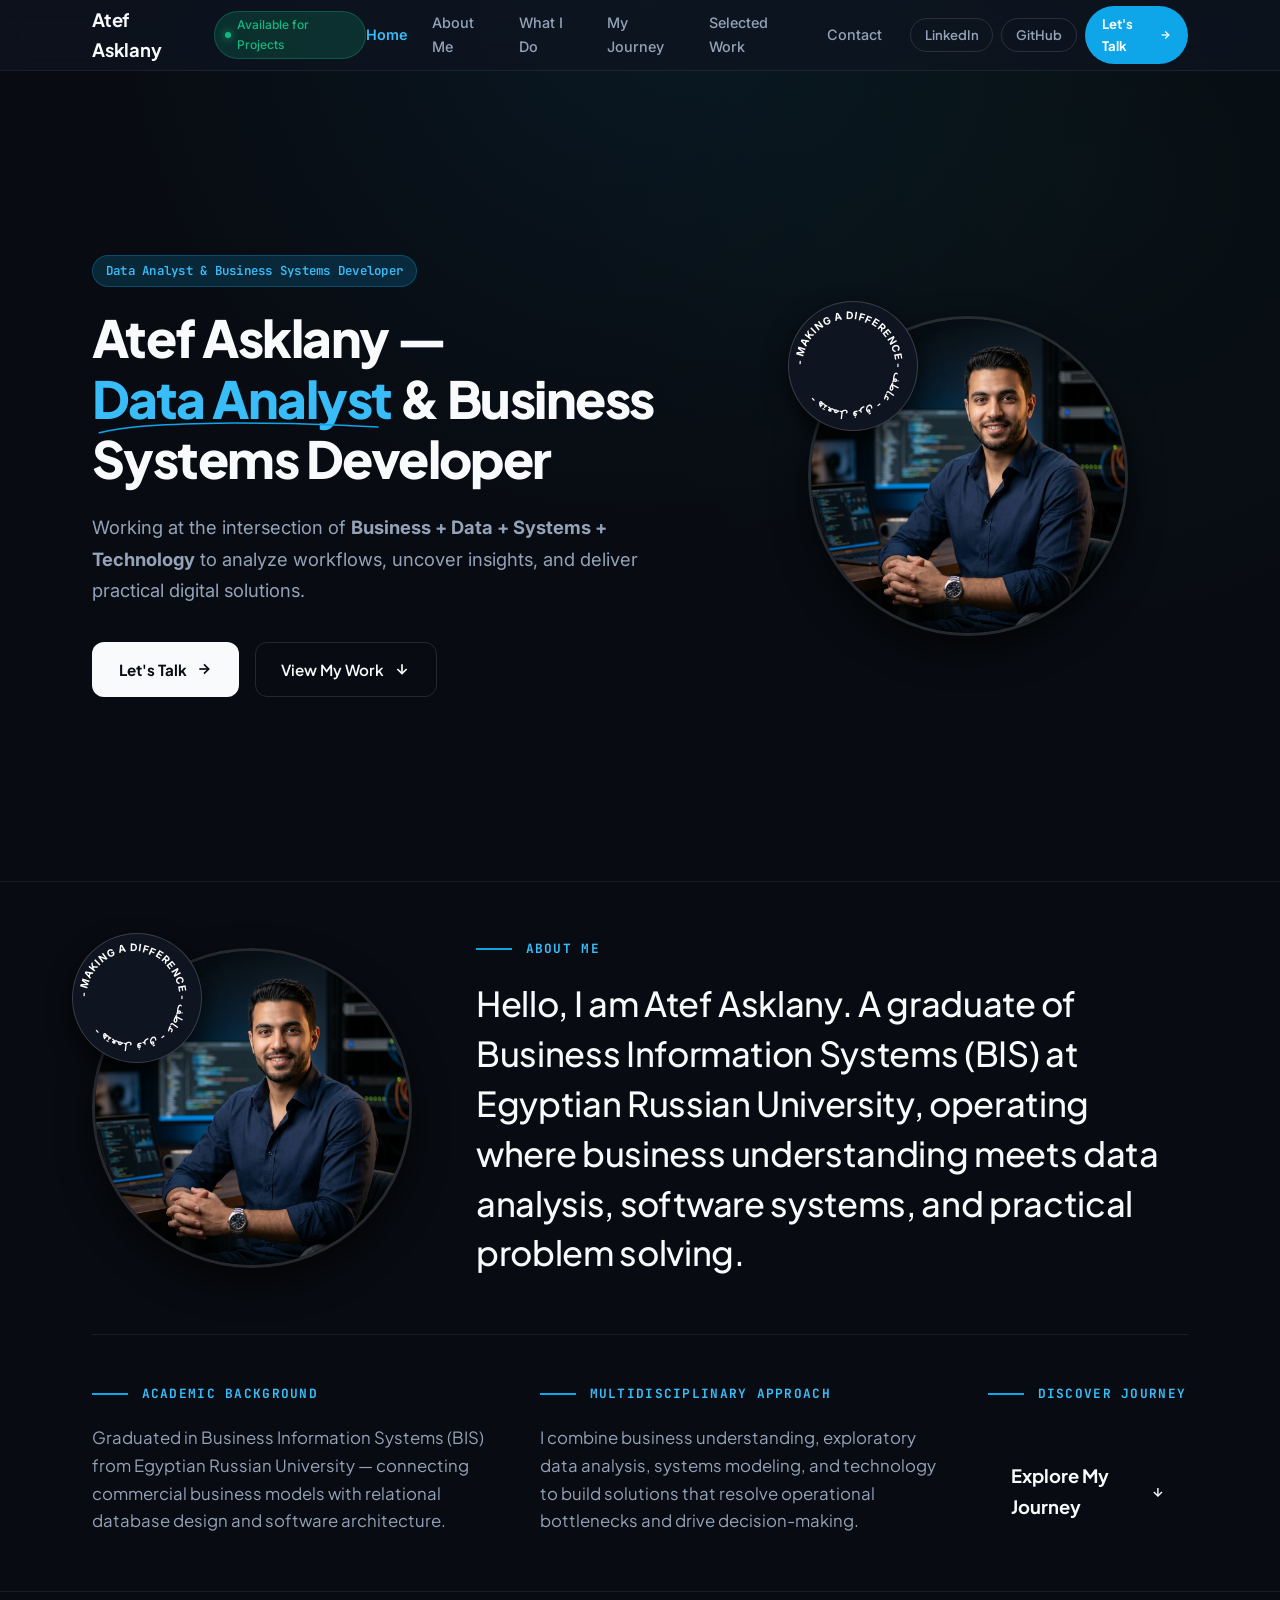
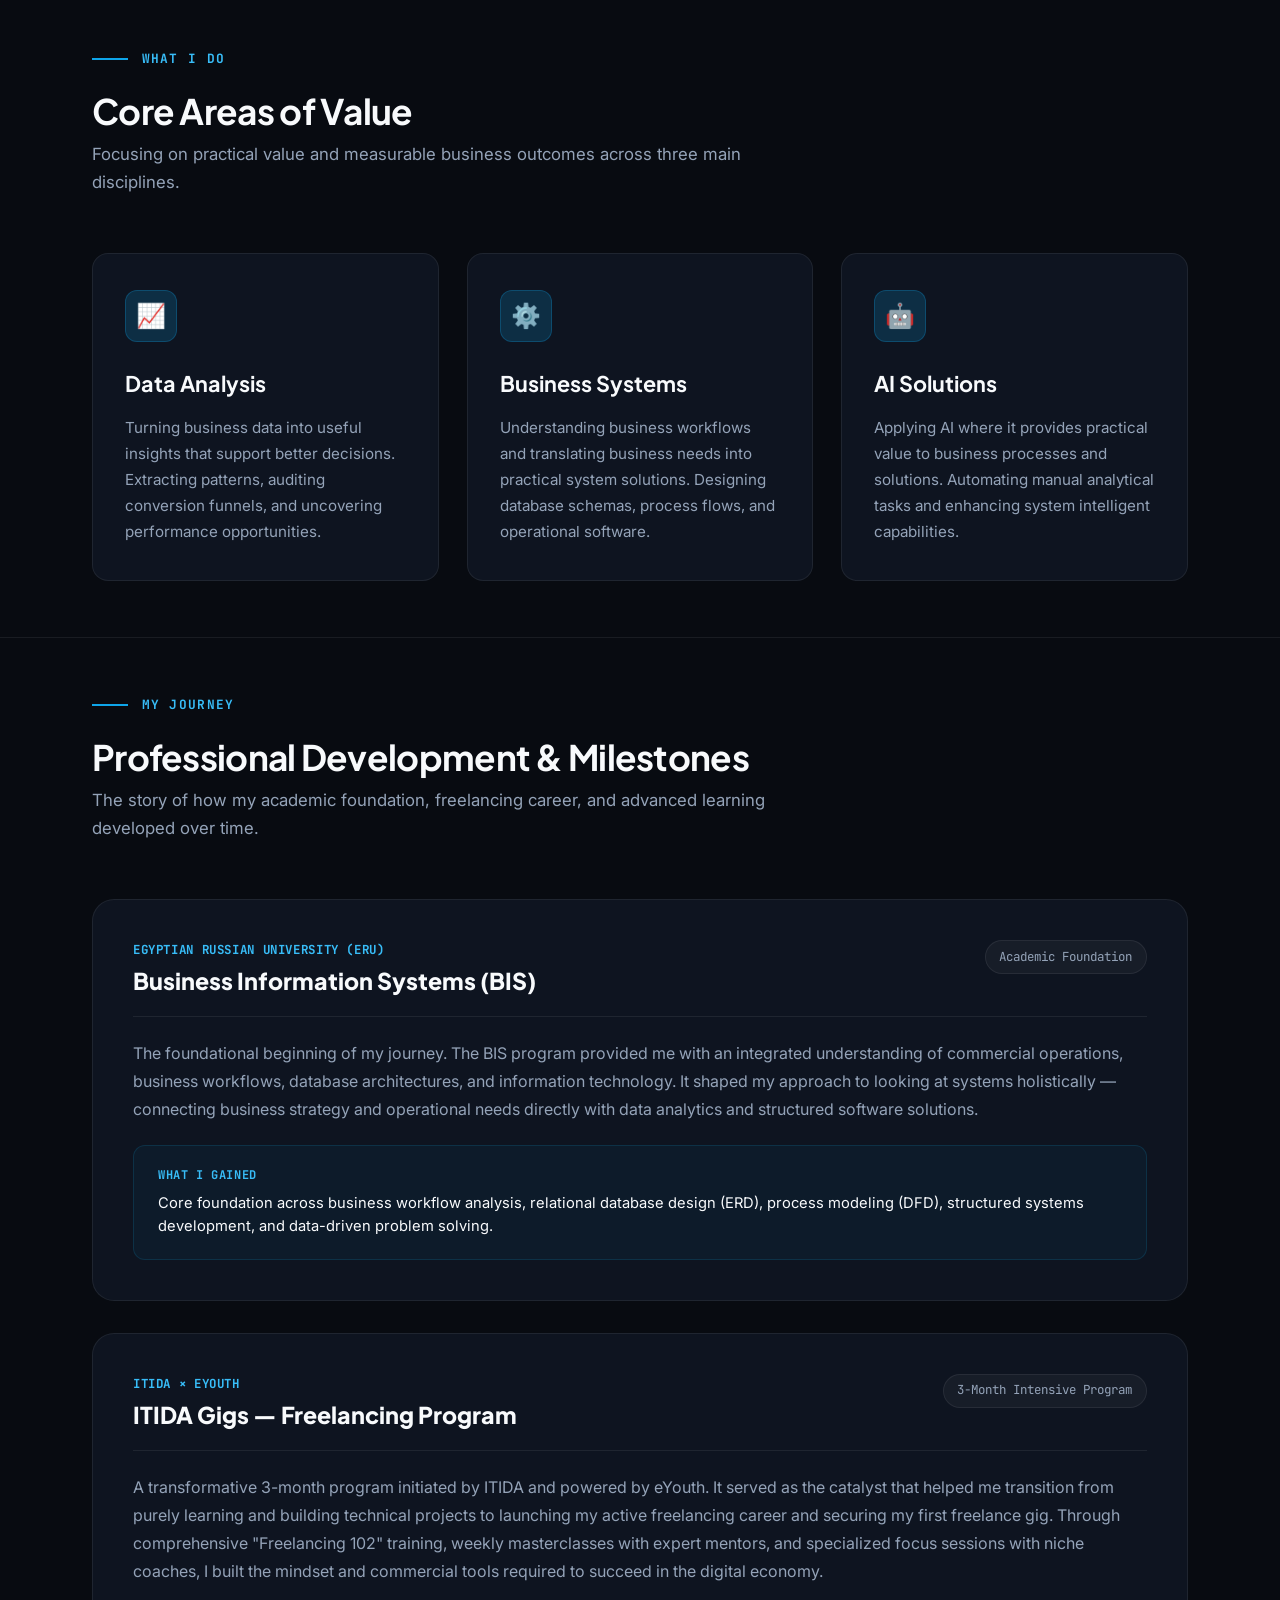
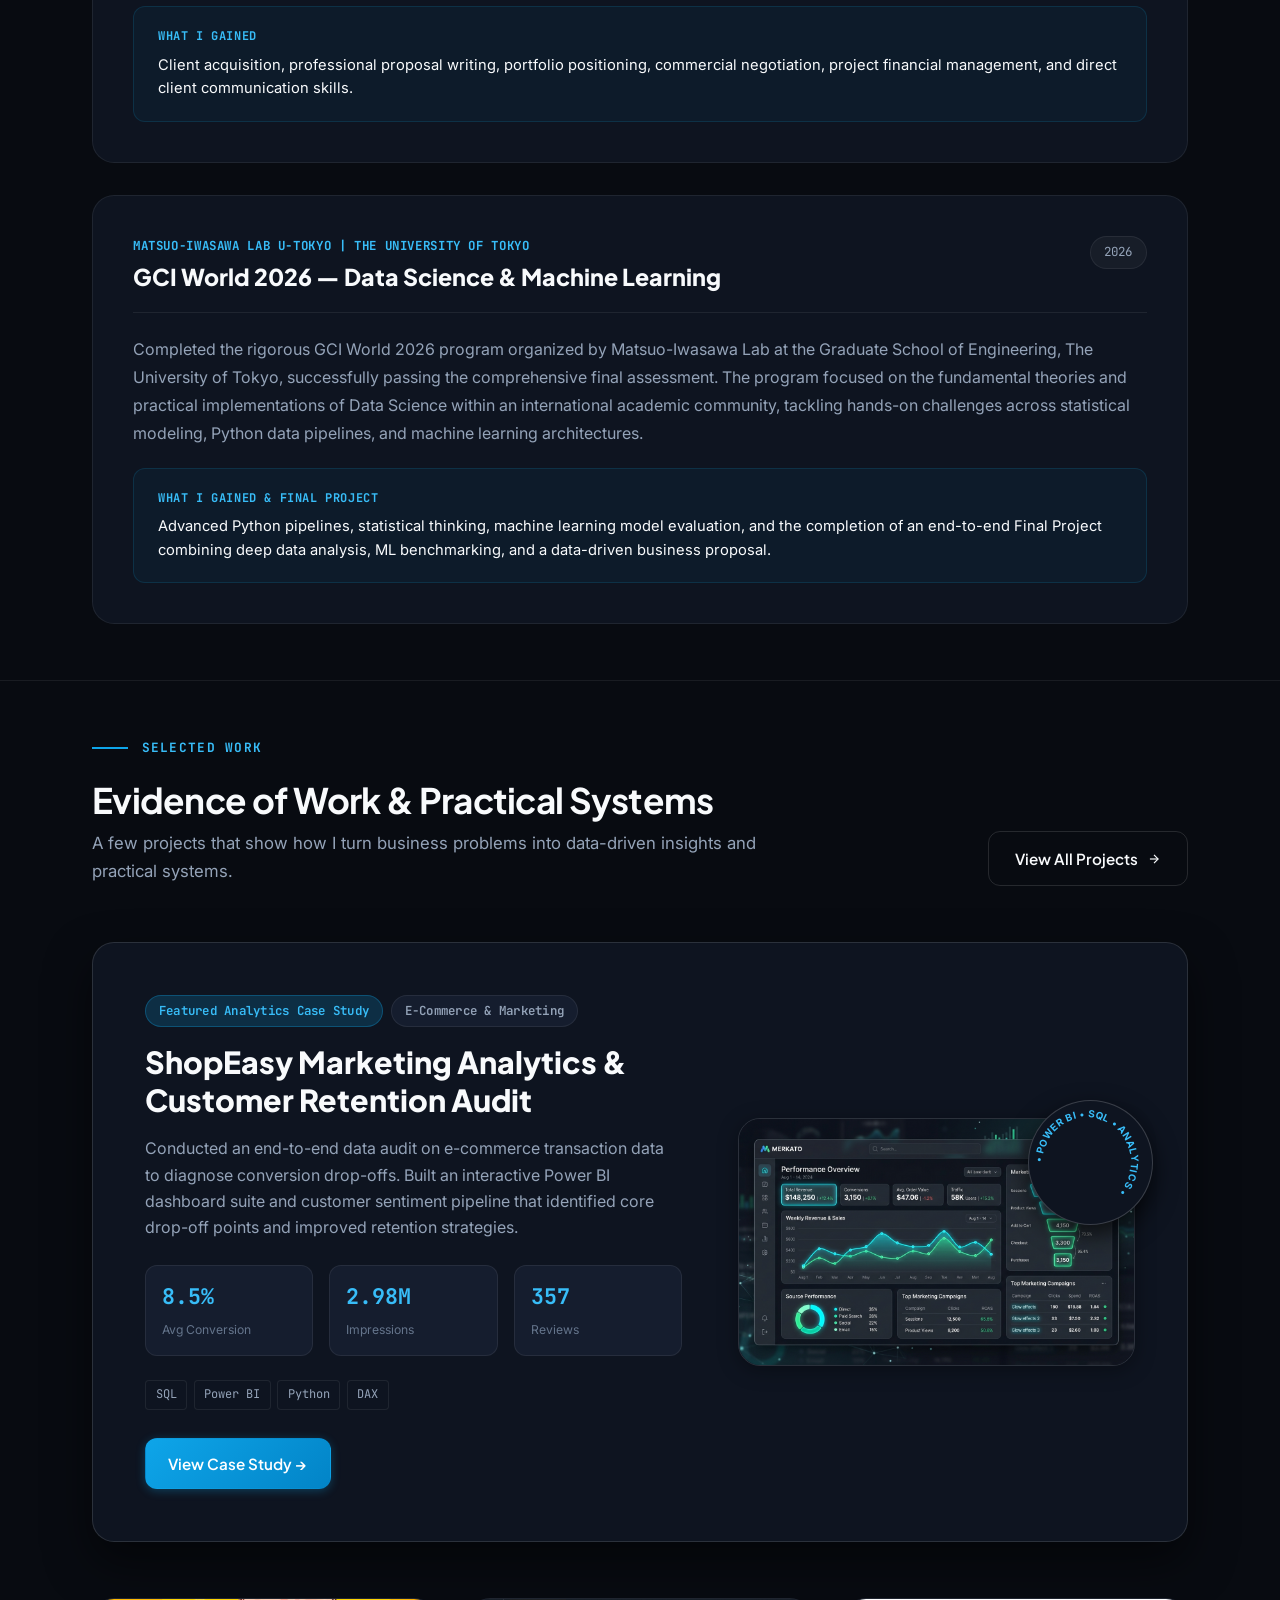
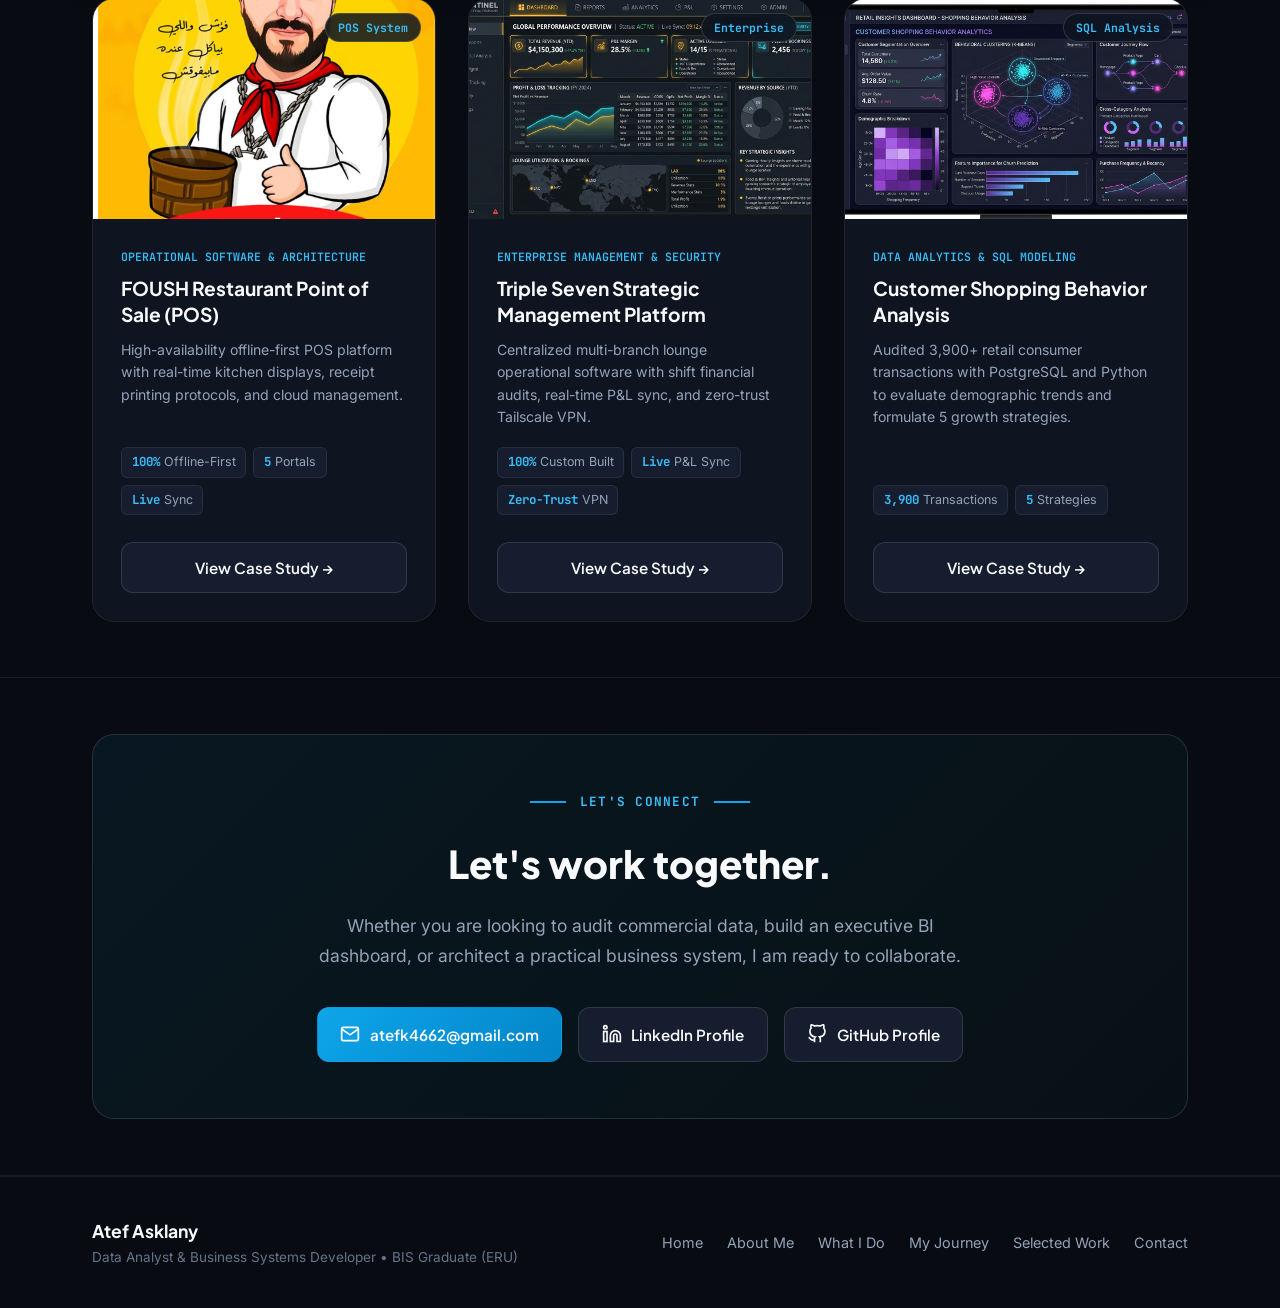
==== commit daf47402: "Fix homepage section flow: Hero -> About -> What I Do -> My Journey -> Selected Work -> Contact" ====
--- a/index.html
+++ b/index.html
@@ -31,8 +31,8 @@
           <a href="#home" class="nav-link active">Home</a>
           <a href="#about-me" class="nav-link">About Me</a>
           <a href="#what-i-do" class="nav-link">What I Do</a>
+          <a href="#journey" class="nav-link">My Journey</a>
           <a href="#selected-work" class="nav-link">Selected Work</a>
-          <a href="#journey" class="nav-link">My Journey</a>
           <a href="#contact" class="nav-link">Contact</a>
         </nav>
 
@@ -62,11 +62,10 @@
         
         <div class="kh-hero-grid">
           
-          <!-- Left Column: Identity, Positioning & Actions -->
+          <!-- Left Column: Concise First Impression & Positioning -->
           <div class="kh-hero-text-col reveal-on-scroll">
             <div class="hero-badge-wrap">
               <span class="badge badge-primary">Data Analyst & Business Systems Developer</span>
-              <span class="badge badge-subtle">BIS Graduate • Egyptian Russian University</span>
             </div>
 
             <h1 class="kh-hero-title">
@@ -79,7 +78,7 @@
             </h1>
 
             <p class="kh-hero-subtitle">
-              Working at the intersection of <strong>Business + Data + Systems + Technology</strong>. I understand business workflows, analyze data to extract actionable insights, and build practical digital solutions that drive real results.
+              Working at the intersection of <strong>Business + Data + Systems + Technology</strong> to analyze workflows, uncover insights, and deliver practical digital solutions.
             </p>
 
             <div class="kh-hero-actions">
@@ -94,7 +93,7 @@
             </div>
           </div>
 
-          <!-- Right Column: Circular Portrait with Rotating Circular Badge -->
+          <!-- Right Column: Circular Portrait with Floating Rotating Badge -->
           <div class="kh-hero-visual-col reveal-on-scroll">
             <div class="kh-circular-frame-wrapper">
               <div class="kh-circular-frame">
@@ -124,7 +123,7 @@
     <section class="kh-about-section section-spacing" id="about-me">
       <div class="container">
         
-        <!-- Top Split: Portrait + Lead Narrative -->
+        <!-- Top Split: Portrait + Main Personal Introduction -->
         <div class="kh-about-top-grid">
           
           <div class="kh-about-visual-col reveal-on-scroll">
@@ -160,36 +159,36 @@
 
         </div>
 
-        <!-- Bottom 3-Column Split -->
+        <!-- Bottom 3-Column Narrative Focus -->
         <div class="kh-about-bottom-grid reveal-on-scroll">
           
           <div class="kh-about-pillar">
             <div class="editorial-divider">
               <span class="divider-line"></span>
-              <span class="divider-text">ACADEMIC FOUNDATION</span>
+              <span class="divider-text">ACADEMIC BACKGROUND</span>
             </div>
             <h3 class="kh-pillar-title">
-              Graduated in Business Information Systems (BIS) from Egyptian Russian University — combining organizational workflow analysis with database management and systems design.
+              Graduated in Business Information Systems (BIS) from Egyptian Russian University — connecting commercial business models with relational database design and software architecture.
             </h3>
           </div>
 
           <div class="kh-about-pillar">
             <div class="editorial-divider">
               <span class="divider-line"></span>
-              <span class="divider-text">INTEGRATED FOCUS</span>
+              <span class="divider-text">MULTIDISCIPLINARY APPROACH</span>
             </div>
             <h3 class="kh-pillar-title">
-              Bridging business logic, exploratory data analytics, executive dashboarding, and robust software systems to solve real commercial problems without unnecessary complexity.
+              I combine business understanding, exploratory data analysis, systems modeling, and technology to build solutions that resolve operational bottlenecks and drive decision-making.
             </h3>
           </div>
 
           <div class="kh-about-pillar align-btn">
             <div class="editorial-divider">
               <span class="divider-line"></span>
-              <span class="divider-text">EXPLORE WORK</span>
-            </div>
-            <a href="#selected-work" class="btn btn-link-editorial hover-icon-down">
-              <span>View Selected Work</span>
+              <span class="divider-text">DISCOVER JOURNEY</span>
+            </div>
+            <a href="#journey" class="btn btn-link-editorial hover-icon-down">
+              <span>Explore My Journey</span>
               <svg width="18" height="18" viewBox="0 0 24 24" fill="none" stroke="currentColor" stroke-width="2.5"><line x1="12" y1="5" x2="12" y2="19"></line><polyline points="19 12 12 19 5 12"></polyline></svg>
             </a>
           </div>
@@ -199,7 +198,7 @@
       </div>
     </section>
 
-    <!-- ================= 03. WHAT I DO (3 FOCUSED PILLARS) ================= -->
+    <!-- ================= 03. WHAT I DO (3 FOCUSED VALUE PILLARS) ================= -->
     <section class="section-spacing" id="what-i-do">
       <div class="container">
         
@@ -219,7 +218,7 @@
             <div class="what-icon-wrap">📈</div>
             <h3 class="what-card-title">Data Analysis</h3>
             <p class="what-card-desc">
-              Turning raw business and transactional data into clean, structured insights that uncover root causes, diagnose performance leaks, and support better executive decisions.
+              Turning business data into useful insights that support better decisions. Extracting patterns, auditing conversion funnels, and uncovering performance opportunities.
             </p>
           </div>
 
@@ -228,7 +227,7 @@
             <div class="what-icon-wrap">⚙️</div>
             <h3 class="what-card-title">Business Systems</h3>
             <p class="what-card-desc">
-              Understanding operational workflows and translating complex business requirements into practical, reliable software and database systems tailored to organizational needs.
+              Understanding business workflows and translating business needs into practical system solutions. Designing database schemas, process flows, and operational software.
             </p>
           </div>
 
@@ -237,7 +236,7 @@
             <div class="what-icon-wrap">🤖</div>
             <h3 class="what-card-title">AI Solutions</h3>
             <p class="what-card-desc">
-              Applying artificial intelligence and machine learning where they provide tangible, practical value to automate processes, discover patterns, and enhance business solutions.
+              Applying AI where it provides practical value to business processes and solutions. Automating manual analytical tasks and enhancing system intelligent capabilities.
             </p>
           </div>
 
@@ -246,7 +245,93 @@
       </div>
     </section>
 
-    <!-- ================= 04. SELECTED WORK (PROOF OF CAPABILITIES) ================= -->
+    <!-- ================= 04. MY JOURNEY (DEVELOPMENT STORY BEFORE PROJECTS) ================= -->
+    <section class="section-spacing" id="journey">
+      <div class="container">
+        
+        <div class="section-header">
+          <div class="editorial-divider">
+            <span class="divider-line"></span>
+            <span class="divider-text">My Journey</span>
+          </div>
+          <h2 class="section-heading">Professional Development & Milestones</h2>
+          <p class="section-sub">The story of how my academic foundation, freelancing career, and advanced learning developed over time.</p>
+        </div>
+
+        <div class="journey-timeline-container reveal-on-scroll">
+          
+          <!-- Milestone 01: Egyptian Russian University -->
+          <article class="journey-story-card">
+            <div class="journey-header">
+              <div class="journey-meta">
+                <span class="journey-org-badge">Egyptian Russian University (ERU)</span>
+                <h3 class="journey-role-title">Business Information Systems (BIS)</h3>
+              </div>
+              <span class="journey-period-pill">Academic Foundation</span>
+            </div>
+
+            <p class="journey-narrative">
+              The foundational beginning of my journey. The BIS program provided me with an integrated understanding of commercial operations, business workflows, database architectures, and information technology. It shaped my approach to looking at systems holistically — connecting business strategy and operational needs directly with data analytics and structured software solutions.
+            </p>
+
+            <div class="journey-gained-box">
+              <span class="journey-gained-label">What I Gained</span>
+              <p class="journey-gained-text">
+                Core foundation across business workflow analysis, relational database design (ERD), process modeling (DFD), structured systems development, and data-driven problem solving.
+              </p>
+            </div>
+          </article>
+
+          <!-- Milestone 02: ITIDA Gigs -->
+          <article class="journey-story-card">
+            <div class="journey-header">
+              <div class="journey-meta">
+                <span class="journey-org-badge">ITIDA × eYouth</span>
+                <h3 class="journey-role-title">ITIDA Gigs — Freelancing Program</h3>
+              </div>
+              <span class="journey-period-pill">3-Month Intensive Program</span>
+            </div>
+
+            <p class="journey-narrative">
+              A transformative 3-month program initiated by ITIDA and powered by eYouth. It served as the catalyst that helped me transition from purely learning and building technical projects to launching my active freelancing career and securing my first freelance gig. Through comprehensive "Freelancing 102" training, weekly masterclasses with expert mentors, and specialized focus sessions with niche coaches, I built the mindset and commercial tools required to succeed in the digital economy.
+            </p>
+
+            <div class="journey-gained-box">
+              <span class="journey-gained-label">What I Gained</span>
+              <p class="journey-gained-text">
+                Client acquisition, professional proposal writing, portfolio positioning, commercial negotiation, project financial management, and direct client communication skills.
+              </p>
+            </div>
+          </article>
+
+          <!-- Milestone 03: GCI World 2026 -->
+          <article class="journey-story-card">
+            <div class="journey-header">
+              <div class="journey-meta">
+                <span class="journey-org-badge">Matsuo-Iwasawa Lab U-Tokyo | The University of Tokyo</span>
+                <h3 class="journey-role-title">GCI World 2026 — Data Science & Machine Learning</h3>
+              </div>
+              <span class="journey-period-pill">2026</span>
+            </div>
+
+            <p class="journey-narrative">
+              Completed the rigorous GCI World 2026 program organized by Matsuo-Iwasawa Lab at the Graduate School of Engineering, The University of Tokyo, successfully passing the comprehensive final assessment. The program focused on the fundamental theories and practical implementations of Data Science within an international academic community, tackling hands-on challenges across statistical modeling, Python data pipelines, and machine learning architectures.
+            </p>
+
+            <div class="journey-gained-box">
+              <span class="journey-gained-label">What I Gained & Final Project</span>
+              <p class="journey-gained-text">
+                Advanced Python pipelines, statistical thinking, machine learning model evaluation, and the completion of an end-to-end Final Project combining deep data analysis, ML benchmarking, and a data-driven business proposal.
+              </p>
+            </div>
+          </article>
+
+        </div>
+
+      </div>
+    </section>
+
+    <!-- ================= 05. SELECTED WORK (PROOFS AT THE END) ================= -->
     <section class="kh-projects-showcase section-spacing" id="selected-work">
       <div class="container">
         
@@ -265,7 +350,7 @@
           </a>
         </div>
 
-        <!-- 1. HERO FEATURED SPOTLIGHT: ShopEasy -->
+        <!-- 1. HERO FEATURED SPOTLIGHT PREVIEW: ShopEasy -->
         <div class="hero-project-spotlight reveal-on-scroll">
           <div class="hero-spotlight-content">
             <div class="spotlight-badge-row">
@@ -276,7 +361,7 @@
             <h3 class="spotlight-title">ShopEasy Marketing Analytics & Customer Retention Audit</h3>
             
             <p class="spotlight-desc">
-              Conducted an end-to-end data audit on e-commerce transaction data to diagnose conversion drop-offs. Built a 4-tier interactive Power BI dashboard suite and customer sentiment pipeline that identified core drop-off points and improved retention strategies.
+              Conducted an end-to-end data audit on e-commerce transaction data to diagnose conversion drop-offs. Built an interactive Power BI dashboard suite and customer sentiment pipeline that identified core drop-off points and improved retention strategies.
             </p>
 
             <div class="spotlight-metrics-grid">
@@ -286,11 +371,11 @@
               </div>
               <div class="spotlight-metric">
                 <span class="s-val">2.98M</span>
-                <span class="s-lbl">Impressions Analyzed</span>
+                <span class="s-lbl">Impressions</span>
               </div>
               <div class="spotlight-metric">
                 <span class="s-val">357</span>
-                <span class="s-lbl">Reviews Modeled</span>
+                <span class="s-lbl">Reviews</span>
               </div>
             </div>
 
@@ -299,13 +384,11 @@
               <span class="tool-tag">Power BI</span>
               <span class="tool-tag">Python</span>
               <span class="tool-tag">DAX</span>
-              <span class="tool-tag">Sentiment Analysis</span>
             </div>
 
             <div class="spotlight-action">
               <a href="projects/shopeasy.html" class="btn btn-primary btn-lg">
-                <span>Explore Full Case Study</span>
-                <svg width="18" height="18" viewBox="0 0 24 24" fill="none" stroke="currentColor" stroke-width="2"><line x1="5" y1="12" x2="19" y2="12"></line><polyline points="12 5 19 12 12 19"></polyline></svg>
+                <span>View Case Study →</span>
               </a>
             </div>
           </div>
@@ -316,7 +399,6 @@
               <div class="spotlight-img-overlay"></div>
             </div>
 
-            <!-- Circular Accent Badge matching About Me aesthetic -->
             <div class="spotlight-circular-badge">
               <div class="rotate-badge">
                 <svg viewBox="0 0 300 300">
@@ -330,7 +412,7 @@
           </div>
         </div>
 
-        <!-- 2. SUPPORTING 3-COLUMN PROJECT GRID -->
+        <!-- 2. SUPPORTING 3-COLUMN PROJECT PREVIEW GRID -->
         <div class="supporting-projects-grid reveal-on-scroll">
           
           <!-- Card 1: FOUSH -->
@@ -404,92 +486,6 @@
                   View Case Study →
                 </a>
               </div>
-            </div>
-          </article>
-
-        </div>
-
-      </div>
-    </section>
-
-    <!-- ================= 05. MY JOURNEY SECTION ================= -->
-    <section class="section-spacing" id="journey">
-      <div class="container">
-        
-        <div class="section-header">
-          <div class="editorial-divider">
-            <span class="divider-line"></span>
-            <span class="divider-text">My Journey</span>
-          </div>
-          <h2 class="section-heading">Professional Development & Milestones</h2>
-          <p class="section-sub">The story of how my academic foundation, international programs, and freelancing career developed over time.</p>
-        </div>
-
-        <div class="journey-timeline-container reveal-on-scroll">
-          
-          <!-- Milestone 01: Egyptian Russian University -->
-          <article class="journey-story-card">
-            <div class="journey-header">
-              <div class="journey-meta">
-                <span class="journey-org-badge">Egyptian Russian University (ERU)</span>
-                <h3 class="journey-role-title">Business Information Systems (BIS)</h3>
-              </div>
-              <span class="journey-period-pill">Academic Foundation</span>
-            </div>
-
-            <p class="journey-narrative">
-              The foundational beginning of my journey. The BIS program provided me with an integrated understanding of commercial operations, business workflows, database architectures, and information technology. It shaped my approach to looking at systems holistically — connecting business strategy and operational needs directly with data analytics and structured software solutions.
-            </p>
-
-            <div class="journey-gained-box">
-              <span class="journey-gained-label">What I Gained</span>
-              <p class="journey-gained-text">
-                Core foundation across business workflow analysis, relational database design (ERD), process modeling (DFD), structured systems development, and data-driven problem solving.
-              </p>
-            </div>
-          </article>
-
-          <!-- Milestone 02: ITIDA Gigs -->
-          <article class="journey-story-card">
-            <div class="journey-header">
-              <div class="journey-meta">
-                <span class="journey-org-badge">ITIDA × eYouth</span>
-                <h3 class="journey-role-title">ITIDA Gigs — Freelancing Program</h3>
-              </div>
-              <span class="journey-period-pill">3-Month Intensive Program</span>
-            </div>
-
-            <p class="journey-narrative">
-              A transformative 3-month program initiated by ITIDA and powered by eYouth. It served as the catalyst that helped me transition from purely learning and building technical projects to launching my active freelancing career and securing my first freelance gig. Through comprehensive "Freelancing 102" training, weekly masterclasses with expert mentors, and specialized focus sessions with niche coaches, I built the mindset and commercial tools required to succeed in the digital economy.
-            </p>
-
-            <div class="journey-gained-box">
-              <span class="journey-gained-label">What I Gained</span>
-              <p class="journey-gained-text">
-                Client acquisition, professional proposal writing, portfolio positioning, commercial negotiation, project financial management, and direct client communication skills.
-              </p>
-            </div>
-          </article>
-
-          <!-- Milestone 03: GCI World 2026 -->
-          <article class="journey-story-card">
-            <div class="journey-header">
-              <div class="journey-meta">
-                <span class="journey-org-badge">Matsuo-Iwasawa Lab U-Tokyo | The University of Tokyo</span>
-                <h3 class="journey-role-title">GCI World 2026 — Data Science & Machine Learning</h3>
-              </div>
-              <span class="journey-period-pill">2026</span>
-            </div>
-
-            <p class="journey-narrative">
-              Completed the rigorous GCI World 2026 program organized by Matsuo-Iwasawa Lab at the Graduate School of Engineering, The University of Tokyo, successfully passing the comprehensive final assessment. The program focused on the fundamental theories and practical implementations of Data Science within an international academic community, tackling hands-on challenges across statistical modeling, Python data pipelines, and machine learning architectures.
-            </p>
-
-            <div class="journey-gained-box">
-              <span class="journey-gained-label">What I Gained & Final Project</span>
-              <p class="journey-gained-text">
-                Advanced Python pipelines, statistical thinking, machine learning model evaluation, and the completion of an end-to-end Final Project combining deep data analysis, ML benchmarking, and a data-driven business proposal.
-              </p>
             </div>
           </article>
 
@@ -549,8 +545,8 @@
         <a href="#home" class="footer-link">Home</a>
         <a href="#about-me" class="footer-link">About Me</a>
         <a href="#what-i-do" class="footer-link">What I Do</a>
+        <a href="#journey" class="footer-link">My Journey</a>
         <a href="#selected-work" class="footer-link">Selected Work</a>
-        <a href="#journey" class="footer-link">My Journey</a>
         <a href="#contact" class="footer-link">Contact</a>
       </div>
     </div>
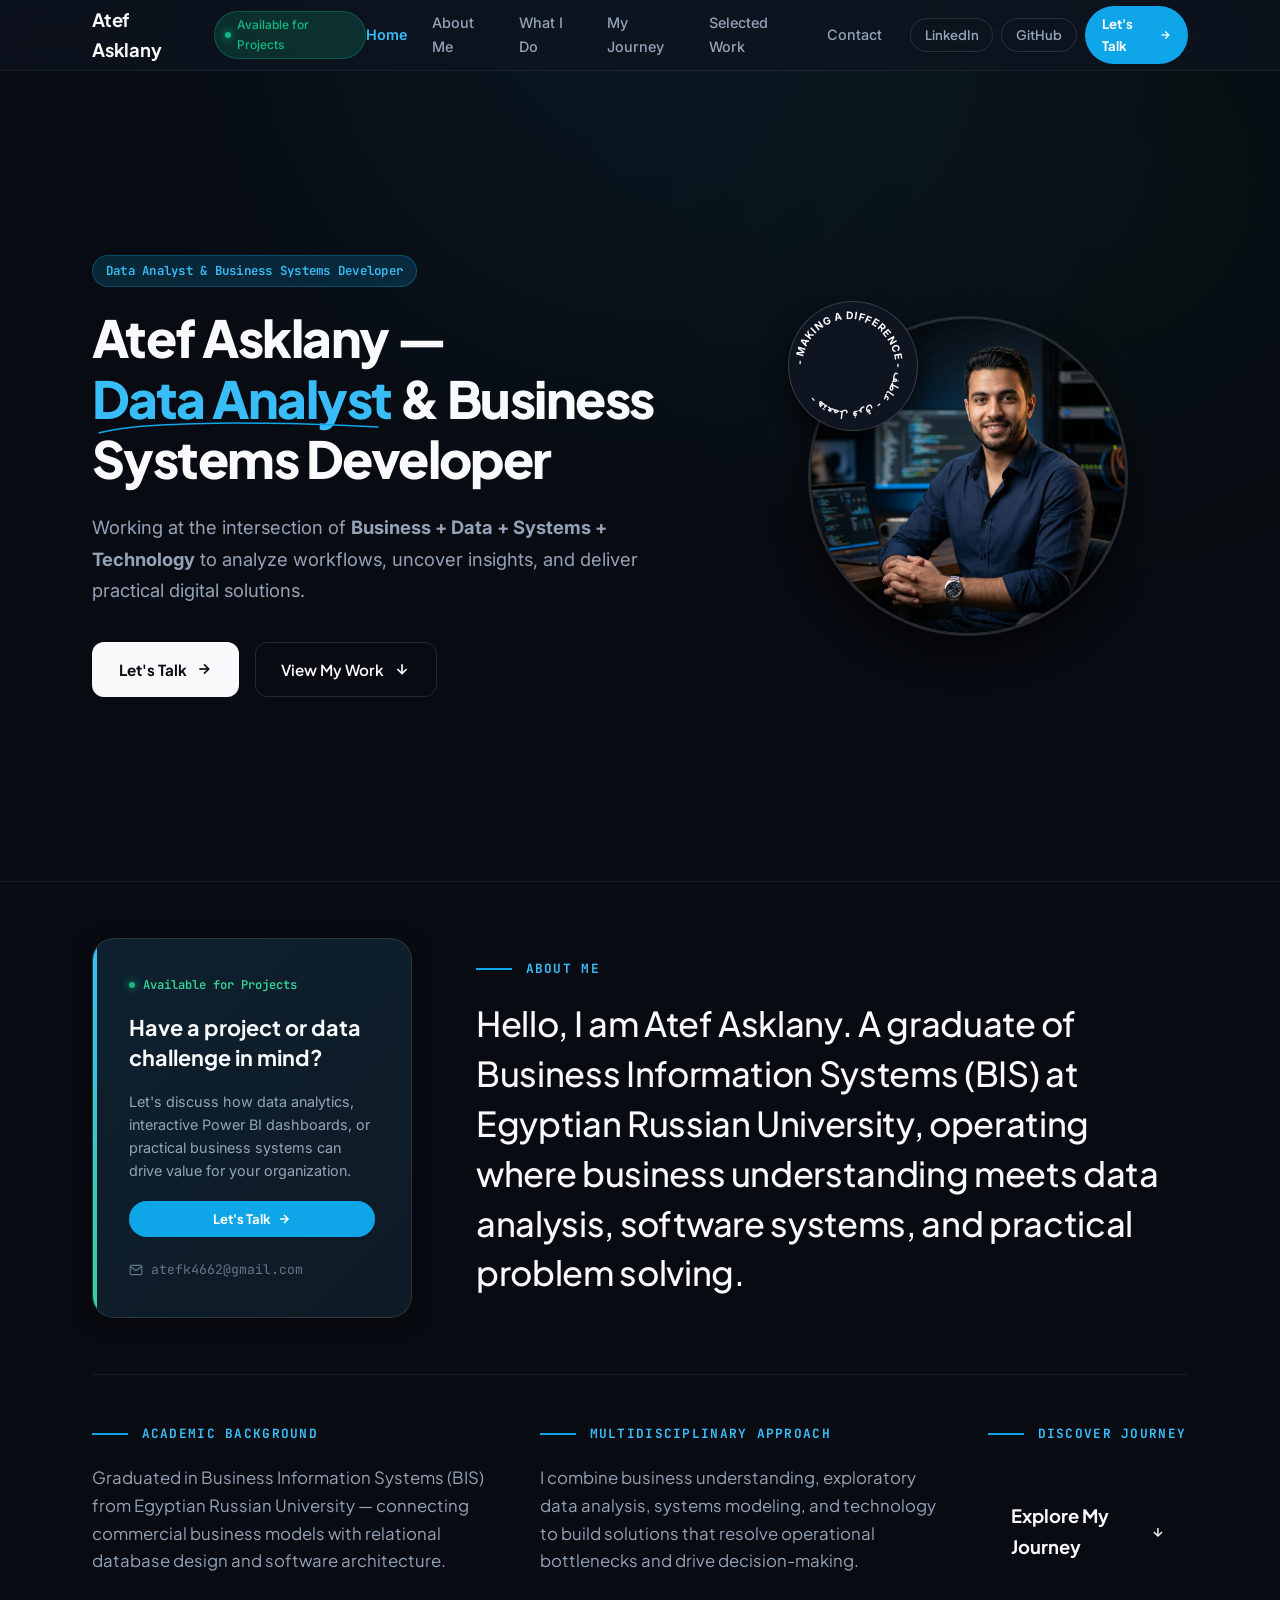
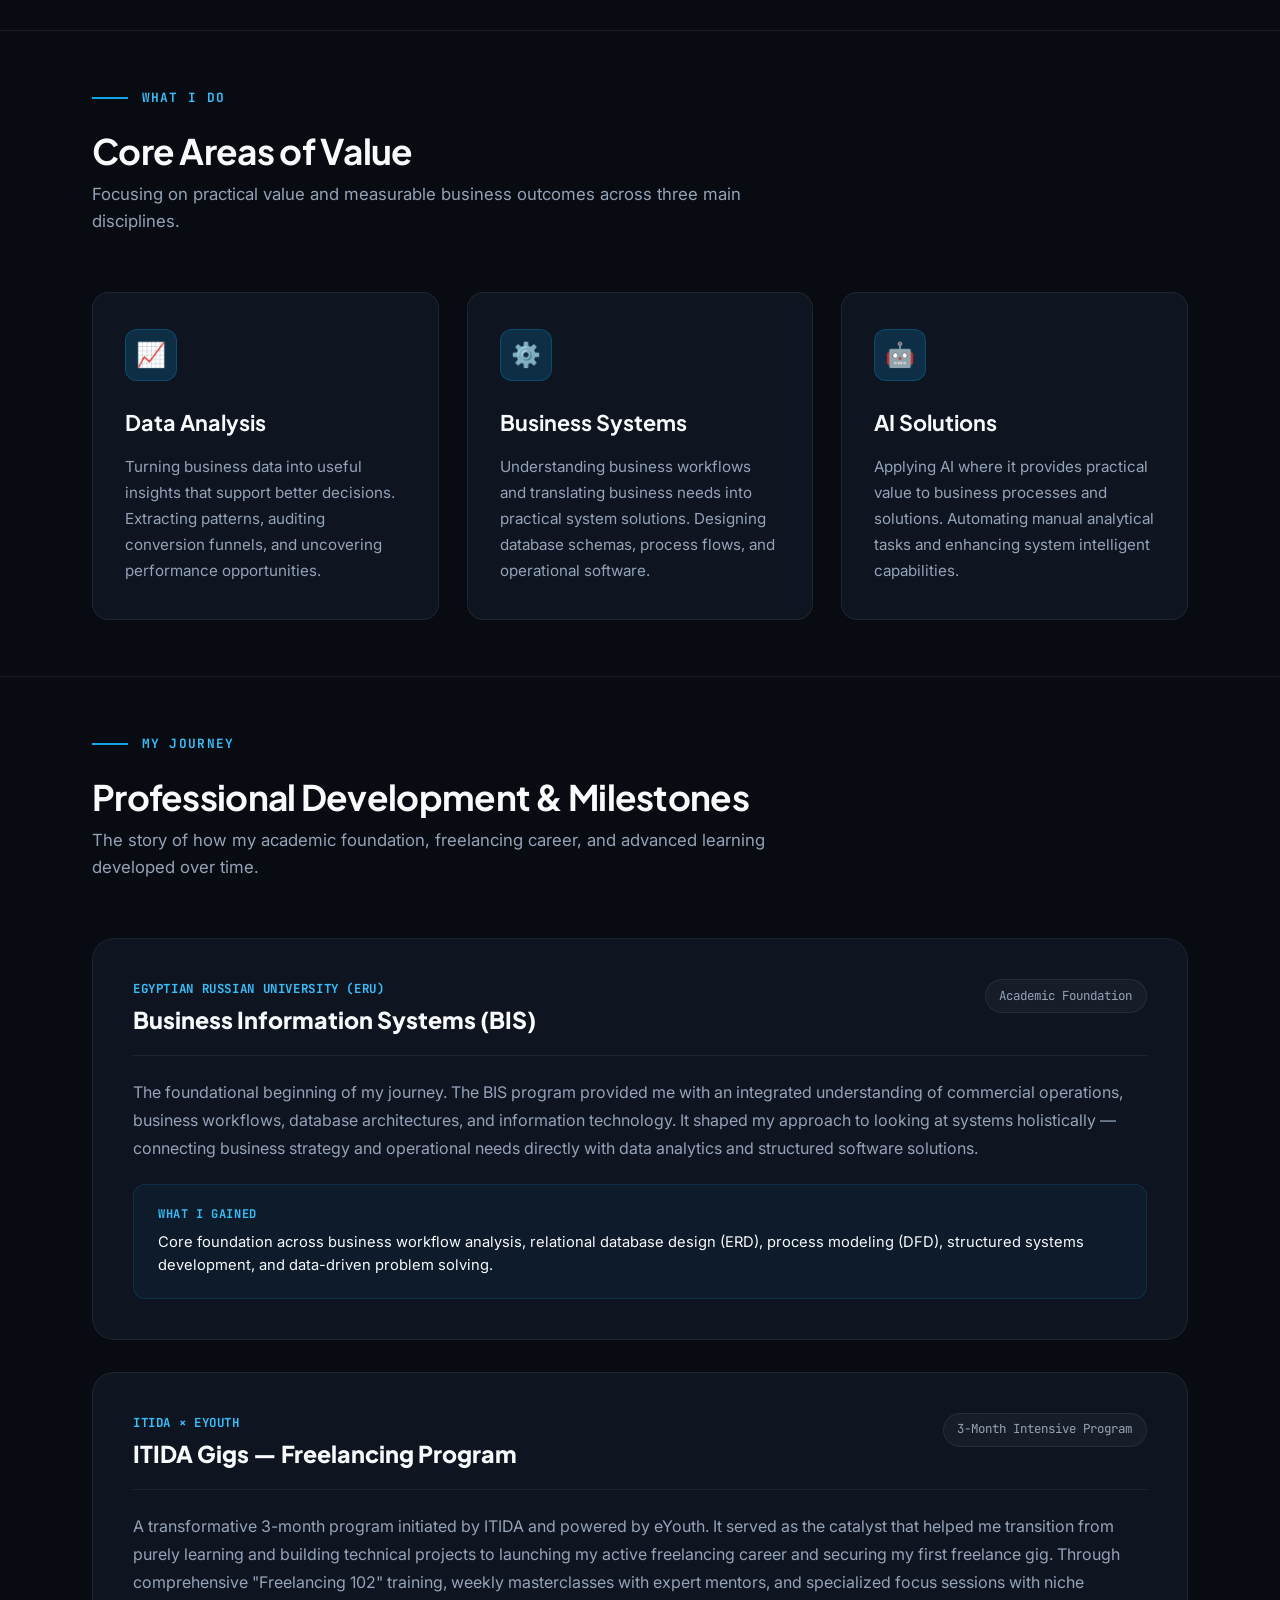
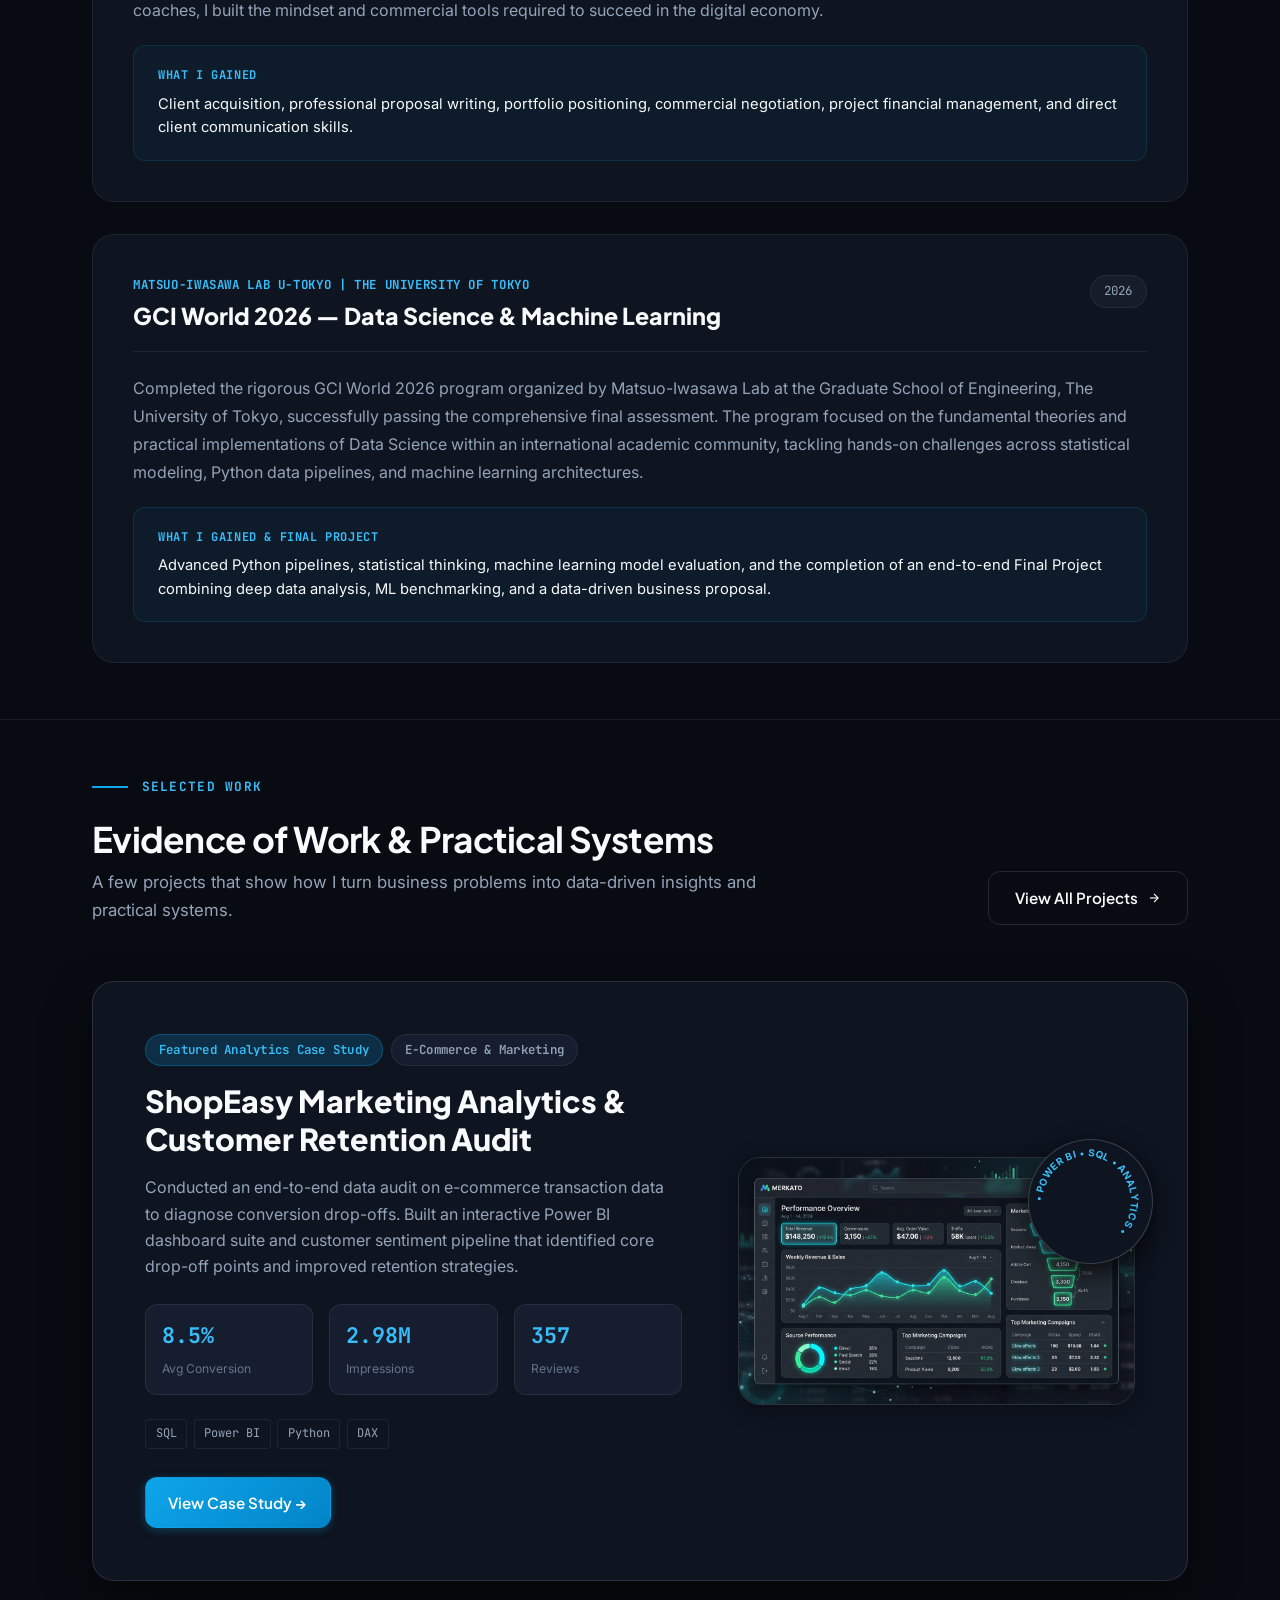
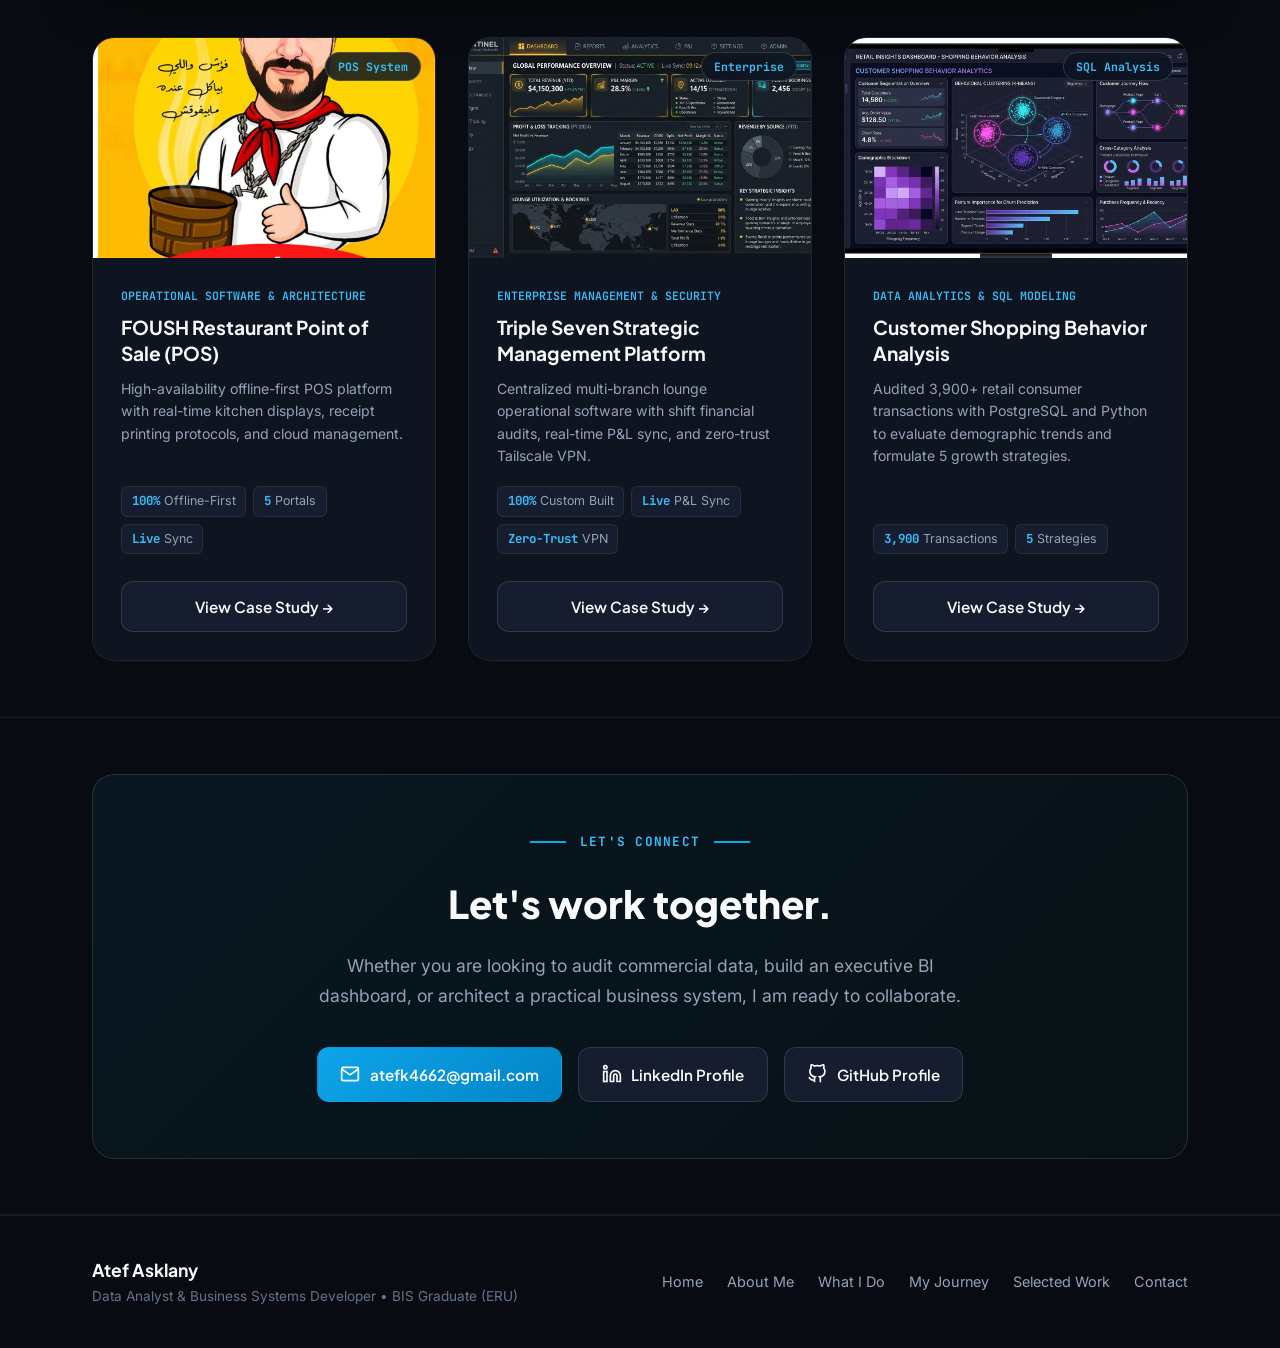
==== commit d5880e30: "Replace duplicate portrait in About Me with dedicated Let's Talk contact card" ====
--- a/index.html
+++ b/index.html
@@ -126,22 +126,23 @@
         <!-- Top Split: Portrait + Main Personal Introduction -->
         <div class="kh-about-top-grid">
           
+          <!-- Left Column: Quick Contact / Let's Talk Feature Card -->
           <div class="kh-about-visual-col reveal-on-scroll">
-            <div class="kh-circular-frame-wrapper">
-              <div class="kh-circular-frame">
-                <img src="assets/atef_portrait.jpg" alt="Atef Asklany" class="kh-circular-img" />
-              </div>
-
-              <!-- Floating Rotating Badge on Top-Left -->
-              <div class="rotate-badge-badge-top-left">
-                <div class="rotate-badge">
-                  <svg viewBox="0 0 300 300">
-                    <path id="aboutCurvedText" fill="none" stroke="none" d="M 32.55,148.48 A 108.15,108.15 0 0 1 140.70,40.32 A 108.15,108.15 0 0 1 248.85,148.48 A 108.15,108.15 0 0 1 140.70,256.63 A 108.15,108.15 0 0 1 32.55,148.48 Z"></path>
-                    <text font-size="24" fill="#FFFFFF" letter-spacing="2" font-weight="700">
-                      <textPath xlink:href="#aboutCurvedText" side="left" startOffset="0">- MAKING A DIFFERENCE - هتعمل فرق - عاطف -</textPath>
-                    </text>
-                  </svg>
-                </div>
+            <div class="about-contact-card">
+              <div class="acc-badge">
+                <span class="status-dot"></span> Available for Projects
+              </div>
+              <h3 class="acc-title">Have a project or data challenge in mind?</h3>
+              <p class="acc-desc">
+                Let's discuss how data analytics, interactive Power BI dashboards, or practical business systems can drive value for your organization.
+              </p>
+              <a href="#contact" class="btn btn-pill-primary btn-icon-right justify-center">
+                <span>Let's Talk</span>
+                <svg width="14" height="14" viewBox="0 0 24 24" fill="none" stroke="currentColor" stroke-width="2.5"><line x1="5" y1="12" x2="19" y2="12"></line><polyline points="12 5 19 12 12 19"></polyline></svg>
+              </a>
+              <div class="acc-email">
+                <svg width="14" height="14" viewBox="0 0 24 24" fill="none" stroke="currentColor" stroke-width="2"><path d="M4 4h16c1.1 0 2 .9 2 2v12c0 1.1-.9 2-2 2H4c-1.1 0-2-.9-2-2V6c0-1.1.9-2 2-2z"></path><polyline points="22,6 12,13 2,6"></polyline></svg>
+                <span>atefk4662@gmail.com</span>
               </div>
             </div>
           </div>
--- a/css/styles.css
+++ b/css/styles.css
@@ -2184,6 +2184,64 @@
   margin: 1.5rem auto;
 }
 
+/* ----------------- About Me Contact Card (Replaces Duplicate Portrait) ----------------- */
+.about-contact-card {
+  background: linear-gradient(135deg, rgba(14, 165, 233, 0.08) 0%, rgba(16, 185, 129, 0.04) 100%), var(--bg-surface);
+  border: 1px solid var(--border-medium);
+  border-radius: var(--radius-xl);
+  padding: 2.25rem;
+  display: flex;
+  flex-direction: column;
+  gap: 1.15rem;
+  box-shadow: var(--shadow-subtle);
+  position: relative;
+  overflow: hidden;
+}
+
+.about-contact-card::before {
+  content: "";
+  position: absolute;
+  top: 0;
+  left: 0;
+  width: 4px;
+  height: 100%;
+  background: linear-gradient(180deg, var(--accent-cyan-light), var(--accent-emerald-light));
+}
+
+.acc-badge {
+  display: inline-flex;
+  align-items: center;
+  gap: 0.5rem;
+  font-family: var(--font-mono);
+  font-size: 0.76rem;
+  font-weight: 600;
+  color: var(--accent-emerald-light);
+}
+
+.acc-title {
+  font-family: var(--font-heading);
+  font-size: 1.35rem;
+  font-weight: 700;
+  color: var(--text-primary);
+  line-height: 1.35;
+}
+
+.acc-desc {
+  font-size: 0.9rem;
+  color: var(--text-secondary);
+  line-height: 1.6;
+}
+
+.acc-email {
+  display: flex;
+  align-items: center;
+  gap: 0.5rem;
+  font-family: var(--font-mono);
+  font-size: 0.82rem;
+  color: var(--text-muted);
+  margin-top: 0.25rem;
+}
+
 /* ----------------- What I Do (3 Focused Pillars) ----------------- */
 .what-i-do-grid {
   display: grid;
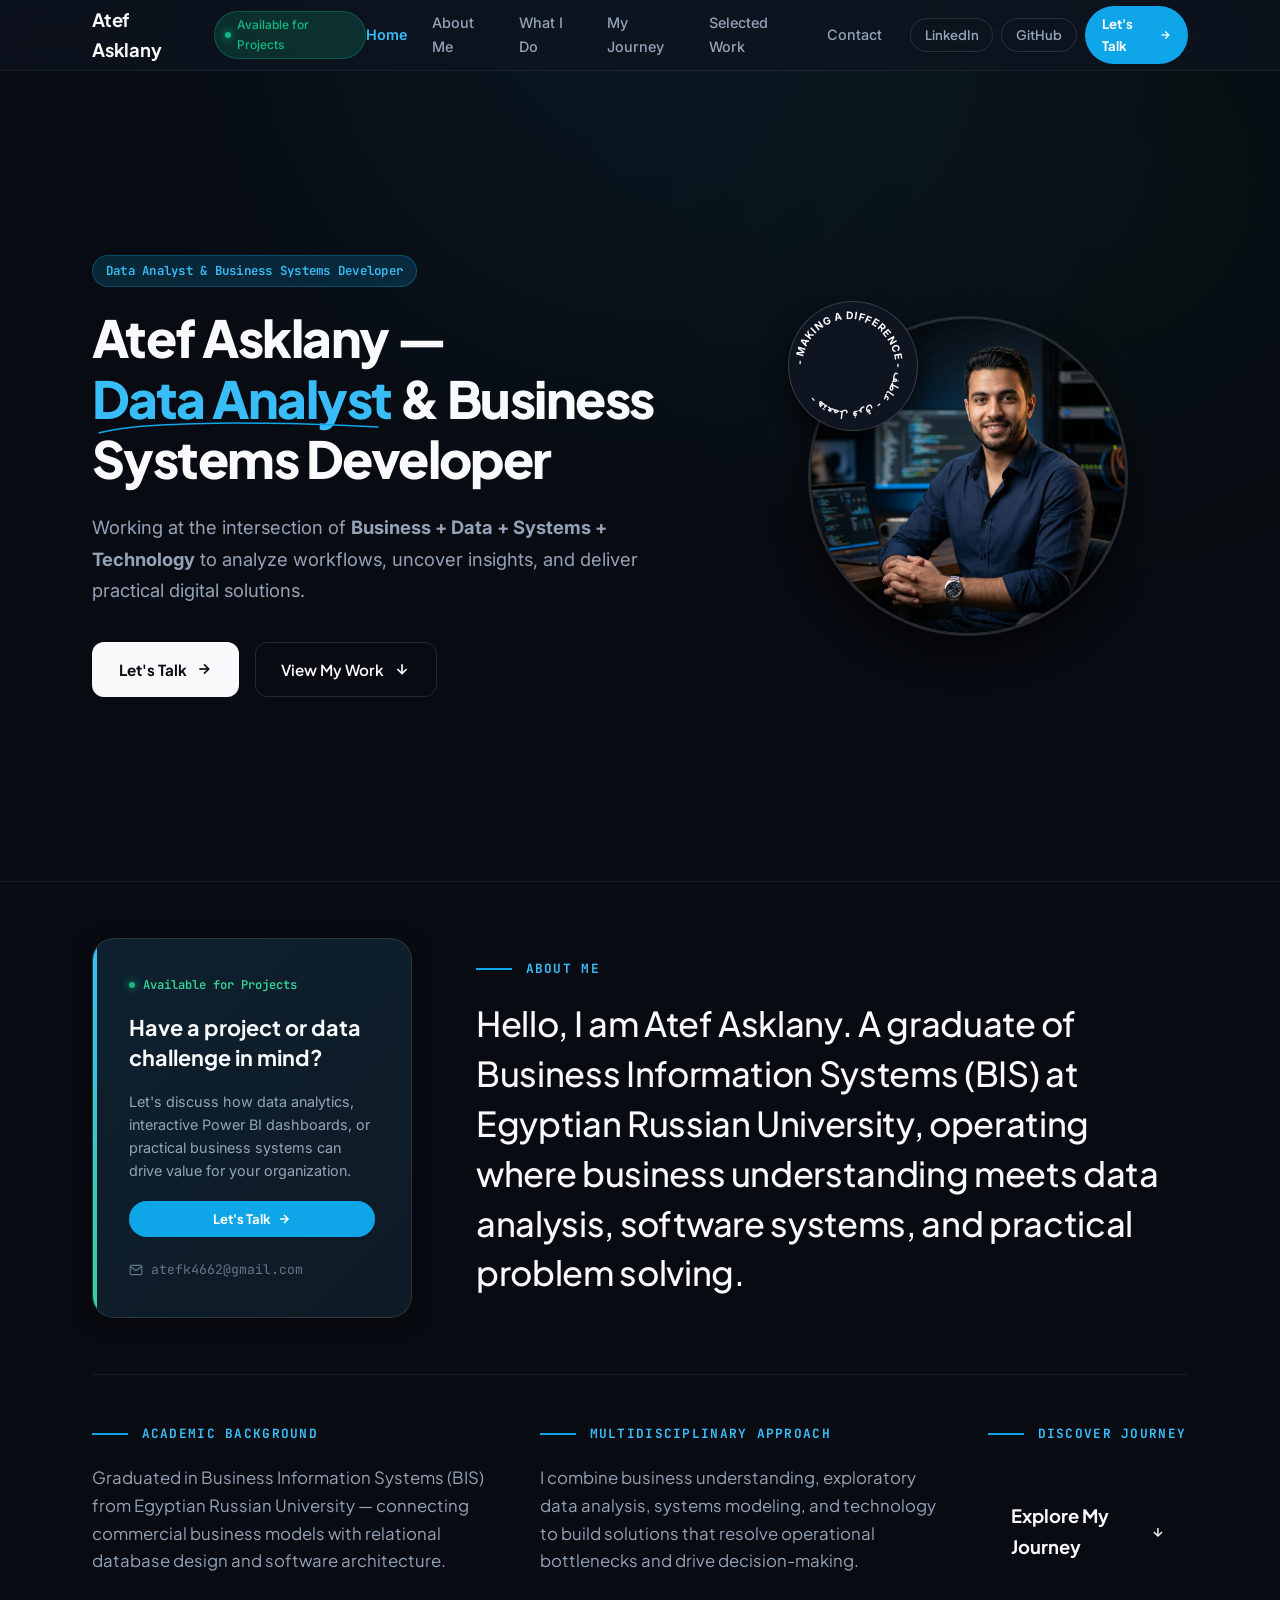
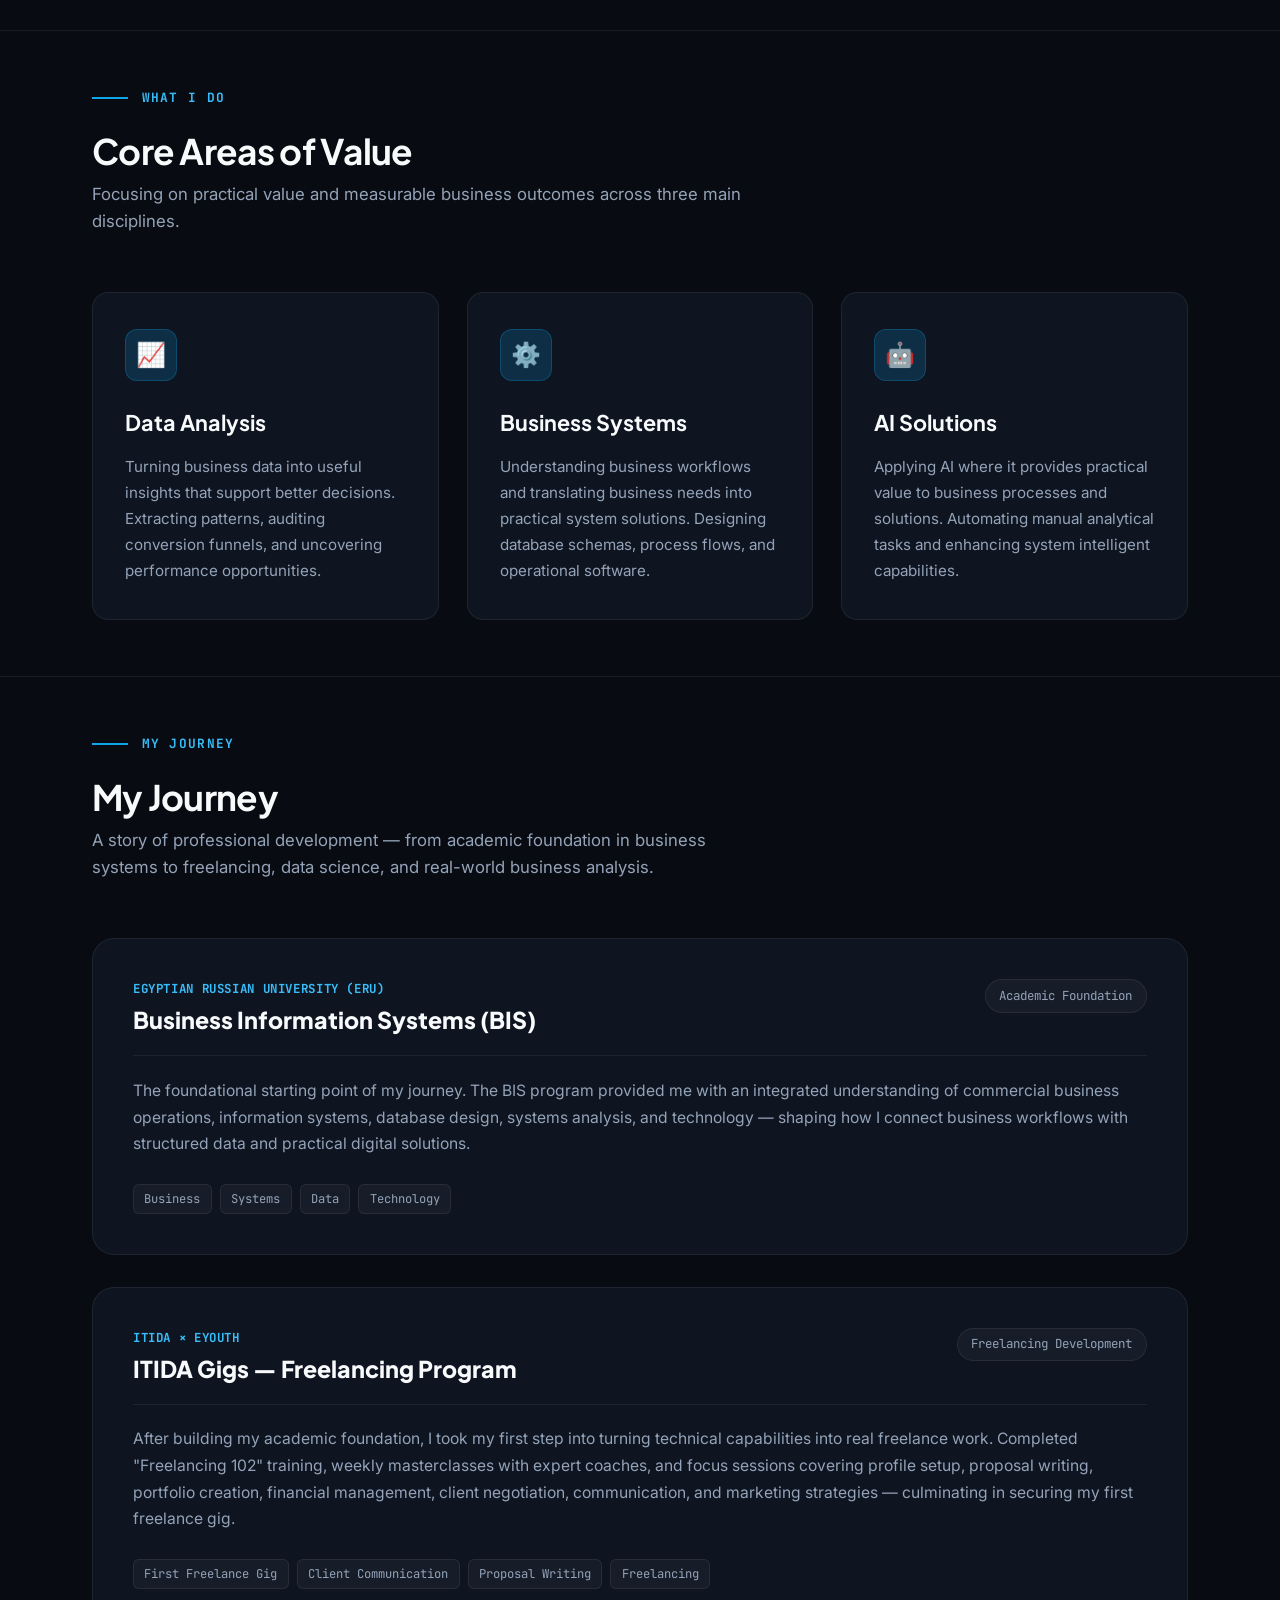
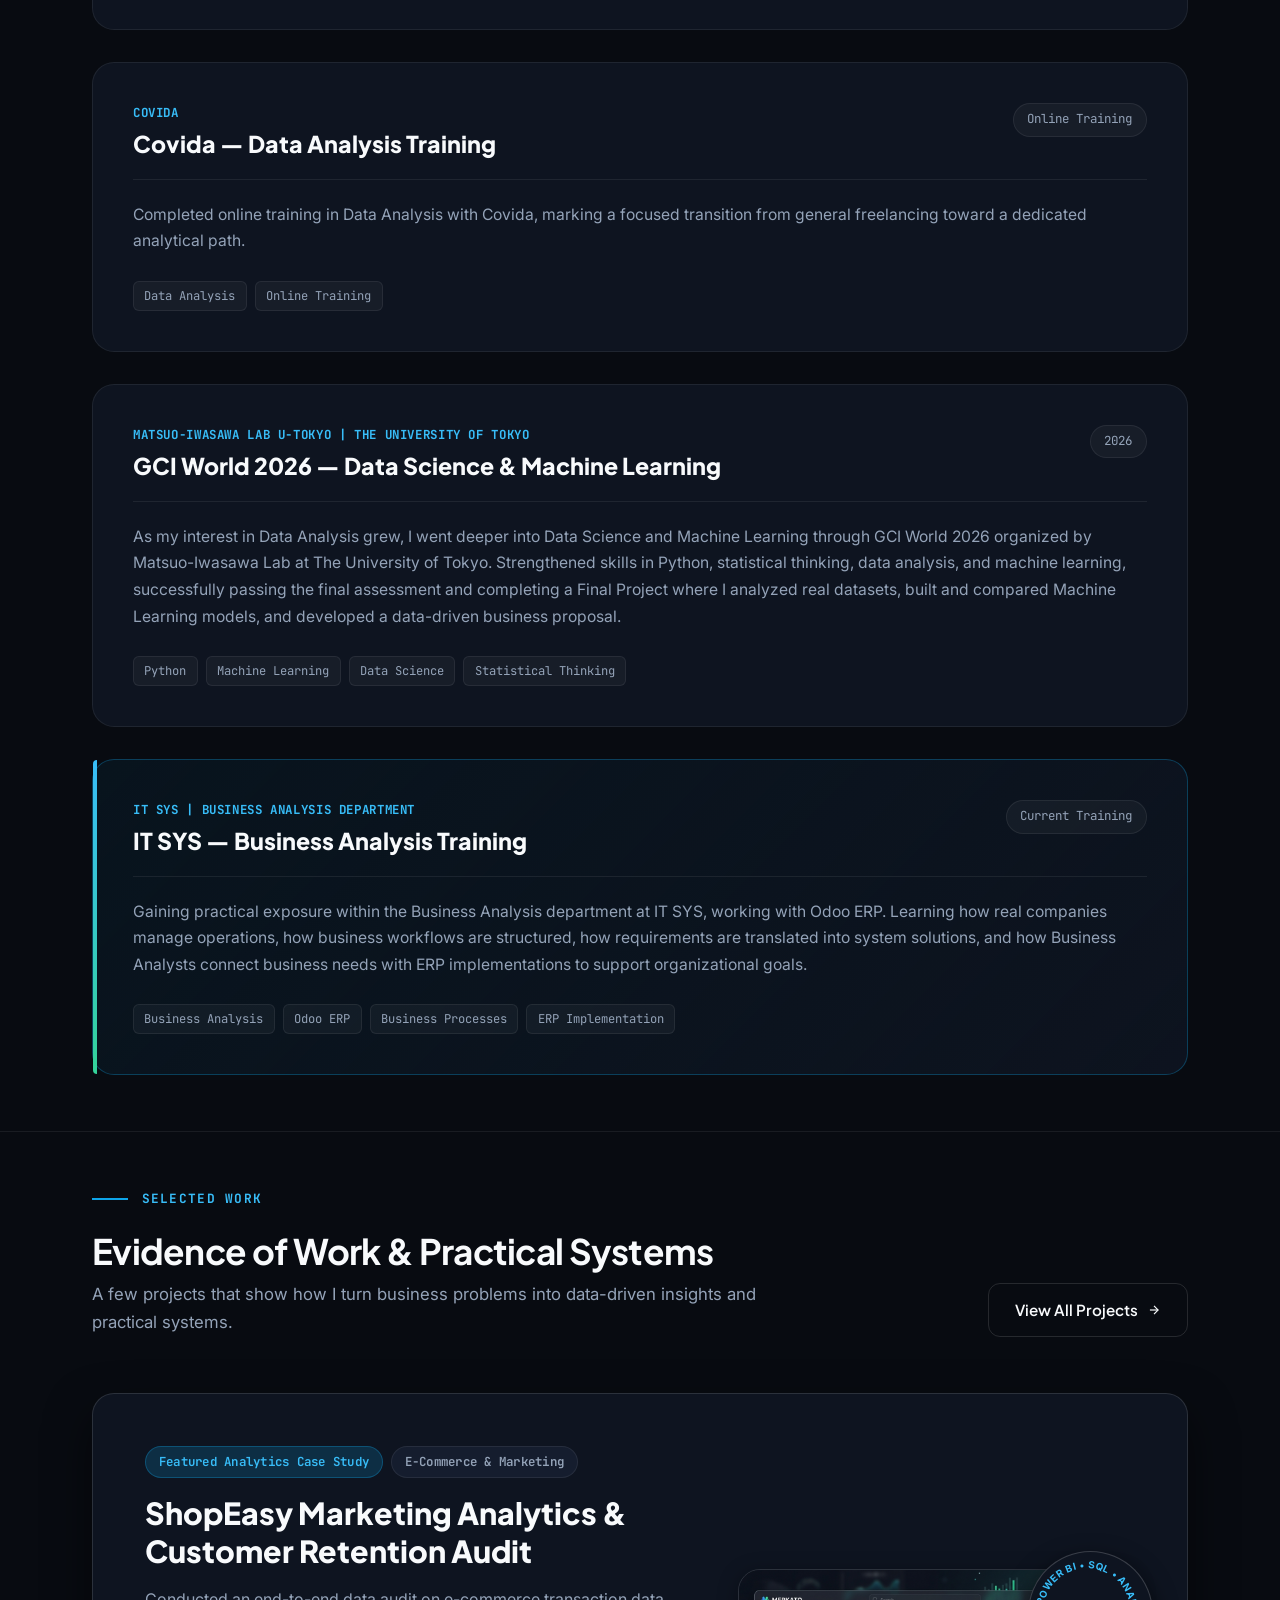
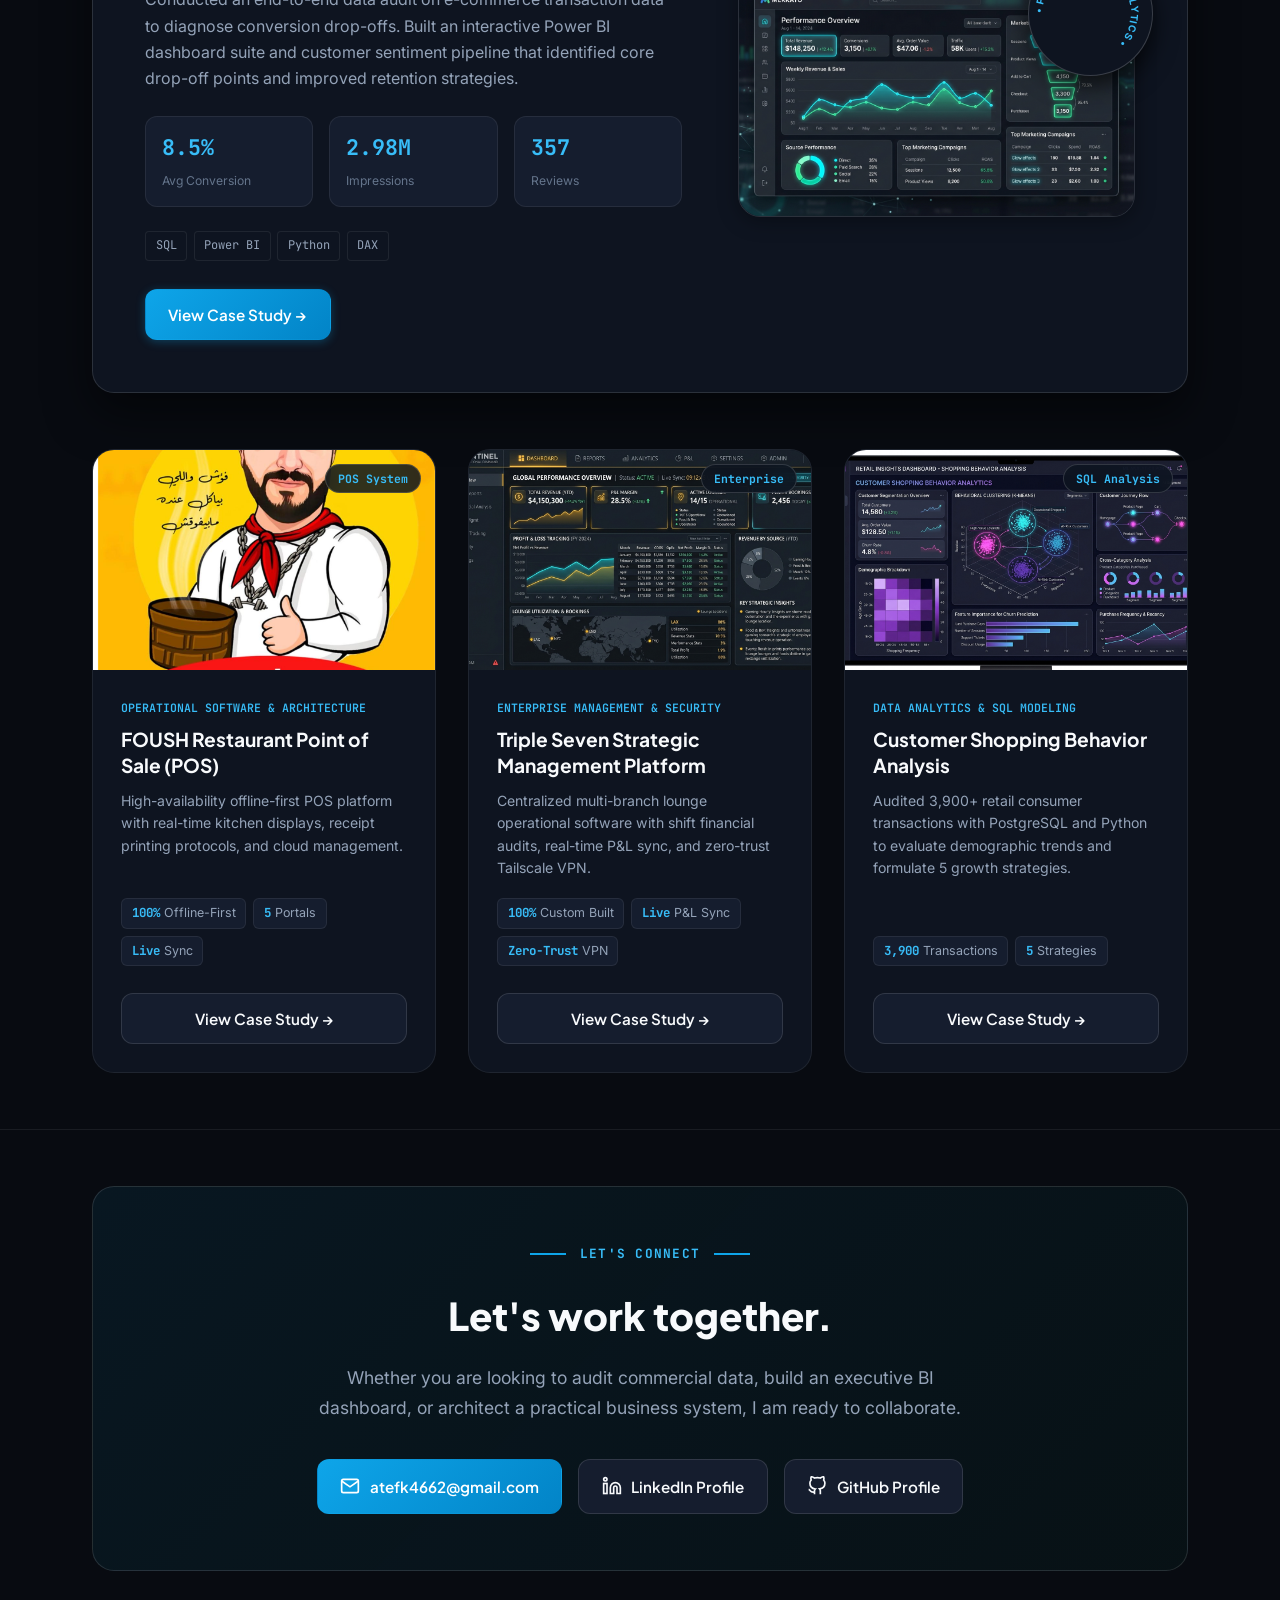
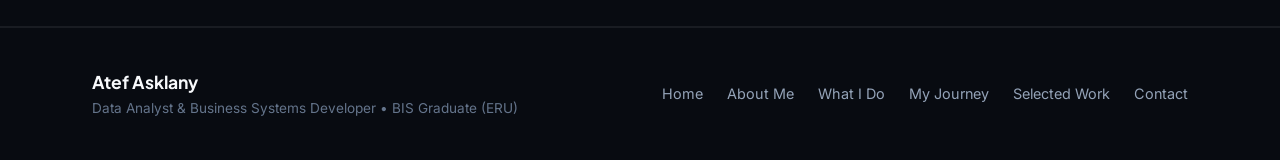
==== commit 89e8e8c4: "Refine My Journey section with 5 sequential story milestones (ERU -> ITIDA -> Covida -> GCI World ->" ====
--- a/index.html
+++ b/index.html
@@ -246,7 +246,7 @@
       </div>
     </section>
 
-    <!-- ================= 04. MY JOURNEY (DEVELOPMENT STORY BEFORE PROJECTS) ================= -->
+    <!-- ================= 04. MY JOURNEY ================= -->
     <section class="section-spacing" id="journey">
       <div class="container">
         
@@ -255,8 +255,8 @@
             <span class="divider-line"></span>
             <span class="divider-text">My Journey</span>
           </div>
-          <h2 class="section-heading">Professional Development & Milestones</h2>
-          <p class="section-sub">The story of how my academic foundation, freelancing career, and advanced learning developed over time.</p>
+          <h2 class="section-heading">My Journey</h2>
+          <p class="section-sub">A story of professional development — from academic foundation in business systems to freelancing, data science, and real-world business analysis.</p>
         </div>
 
         <div class="journey-timeline-container reveal-on-scroll">
@@ -272,14 +272,14 @@
             </div>
 
             <p class="journey-narrative">
-              The foundational beginning of my journey. The BIS program provided me with an integrated understanding of commercial operations, business workflows, database architectures, and information technology. It shaped my approach to looking at systems holistically — connecting business strategy and operational needs directly with data analytics and structured software solutions.
-            </p>
-
-            <div class="journey-gained-box">
-              <span class="journey-gained-label">What I Gained</span>
-              <p class="journey-gained-text">
-                Core foundation across business workflow analysis, relational database design (ERD), process modeling (DFD), structured systems development, and data-driven problem solving.
-              </p>
+              The foundational starting point of my journey. The BIS program provided me with an integrated understanding of commercial business operations, information systems, database design, systems analysis, and technology — shaping how I connect business workflows with structured data and practical digital solutions.
+            </p>
+
+            <div class="journey-tags-group">
+              <span class="journey-tag">Business</span>
+              <span class="journey-tag">Systems</span>
+              <span class="journey-tag">Data</span>
+              <span class="journey-tag">Technology</span>
             </div>
           </article>
 
@@ -290,22 +290,42 @@
                 <span class="journey-org-badge">ITIDA × eYouth</span>
                 <h3 class="journey-role-title">ITIDA Gigs — Freelancing Program</h3>
               </div>
-              <span class="journey-period-pill">3-Month Intensive Program</span>
+              <span class="journey-period-pill">Freelancing Development</span>
             </div>
 
             <p class="journey-narrative">
-              A transformative 3-month program initiated by ITIDA and powered by eYouth. It served as the catalyst that helped me transition from purely learning and building technical projects to launching my active freelancing career and securing my first freelance gig. Through comprehensive "Freelancing 102" training, weekly masterclasses with expert mentors, and specialized focus sessions with niche coaches, I built the mindset and commercial tools required to succeed in the digital economy.
-            </p>
-
-            <div class="journey-gained-box">
-              <span class="journey-gained-label">What I Gained</span>
-              <p class="journey-gained-text">
-                Client acquisition, professional proposal writing, portfolio positioning, commercial negotiation, project financial management, and direct client communication skills.
-              </p>
-            </div>
-          </article>
-
-          <!-- Milestone 03: GCI World 2026 -->
+              After building my academic foundation, I took my first step into turning technical capabilities into real freelance work. Completed "Freelancing 102" training, weekly masterclasses with expert coaches, and focus sessions covering profile setup, proposal writing, portfolio creation, financial management, client negotiation, communication, and marketing strategies — culminating in securing my first freelance gig.
+            </p>
+
+            <div class="journey-tags-group">
+              <span class="journey-tag">First Freelance Gig</span>
+              <span class="journey-tag">Client Communication</span>
+              <span class="journey-tag">Proposal Writing</span>
+              <span class="journey-tag">Freelancing</span>
+            </div>
+          </article>
+
+          <!-- Milestone 03: Covida — Data Analysis Training -->
+          <article class="journey-story-card">
+            <div class="journey-header">
+              <div class="journey-meta">
+                <span class="journey-org-badge">Covida</span>
+                <h3 class="journey-role-title">Covida — Data Analysis Training</h3>
+              </div>
+              <span class="journey-period-pill">Online Training</span>
+            </div>
+
+            <p class="journey-narrative">
+              Completed online training in Data Analysis with Covida, marking a focused transition from general freelancing toward a dedicated analytical path.
+            </p>
+
+            <div class="journey-tags-group">
+              <span class="journey-tag">Data Analysis</span>
+              <span class="journey-tag">Online Training</span>
+            </div>
+          </article>
+
+          <!-- Milestone 04: GCI World 2026 -->
           <article class="journey-story-card">
             <div class="journey-header">
               <div class="journey-meta">
@@ -316,14 +336,36 @@
             </div>
 
             <p class="journey-narrative">
-              Completed the rigorous GCI World 2026 program organized by Matsuo-Iwasawa Lab at the Graduate School of Engineering, The University of Tokyo, successfully passing the comprehensive final assessment. The program focused on the fundamental theories and practical implementations of Data Science within an international academic community, tackling hands-on challenges across statistical modeling, Python data pipelines, and machine learning architectures.
-            </p>
-
-            <div class="journey-gained-box">
-              <span class="journey-gained-label">What I Gained & Final Project</span>
-              <p class="journey-gained-text">
-                Advanced Python pipelines, statistical thinking, machine learning model evaluation, and the completion of an end-to-end Final Project combining deep data analysis, ML benchmarking, and a data-driven business proposal.
-              </p>
+              As my interest in Data Analysis grew, I went deeper into Data Science and Machine Learning through GCI World 2026 organized by Matsuo-Iwasawa Lab at The University of Tokyo. Strengthened skills in Python, statistical thinking, data analysis, and machine learning, successfully passing the final assessment and completing a Final Project where I analyzed real datasets, built and compared Machine Learning models, and developed a data-driven business proposal.
+            </p>
+
+            <div class="journey-tags-group">
+              <span class="journey-tag">Python</span>
+              <span class="journey-tag">Machine Learning</span>
+              <span class="journey-tag">Data Science</span>
+              <span class="journey-tag">Statistical Thinking</span>
+            </div>
+          </article>
+
+          <!-- Milestone 05: IT SYS — Business Analysis Training -->
+          <article class="journey-story-card journey-highlight-card">
+            <div class="journey-header">
+              <div class="journey-meta">
+                <span class="journey-org-badge">IT SYS | Business Analysis Department</span>
+                <h3 class="journey-role-title">IT SYS — Business Analysis Training</h3>
+              </div>
+              <span class="journey-period-pill">Current Training</span>
+            </div>
+
+            <p class="journey-narrative">
+              Gaining practical exposure within the Business Analysis department at IT SYS, working with Odoo ERP. Learning how real companies manage operations, how business workflows are structured, how requirements are translated into system solutions, and how Business Analysts connect business needs with ERP implementations to support organizational goals.
+            </p>
+
+            <div class="journey-tags-group">
+              <span class="journey-tag">Business Analysis</span>
+              <span class="journey-tag">Odoo ERP</span>
+              <span class="journey-tag">Business Processes</span>
+              <span class="journey-tag">ERP Implementation</span>
             </div>
           </article>
 
@@ -331,6 +373,7 @@
 
       </div>
     </section>
+
 
     <!-- ================= 05. SELECTED WORK (PROOFS AT THE END) ================= -->
     <section class="kh-projects-showcase section-spacing" id="selected-work">
--- a/css/styles.css
+++ b/css/styles.css
@@ -2381,34 +2381,42 @@
 }
 
 .journey-narrative {
-  font-size: 1rem;
-  color: var(--text-secondary);
-  line-height: 1.75;
-}
-
-.journey-gained-box {
-  background: rgba(14, 165, 233, 0.05);
-  border: 1px solid rgba(14, 165, 233, 0.15);
-  border-radius: var(--radius-md);
-  padding: 1.25rem 1.5rem;
-  display: flex;
-  flex-direction: column;
-  gap: 0.4rem;
-}
-
-.journey-gained-label {
-  font-family: var(--font-mono);
-  font-size: 0.75rem;
-  font-weight: 700;
-  color: var(--accent-cyan-light);
-  text-transform: uppercase;
-  letter-spacing: 0.05em;
-}
-
-.journey-gained-text {
-  font-size: 0.92rem;
-  color: var(--text-primary);
-  line-height: 1.6;
+  font-size: 0.98rem;
+  color: var(--text-secondary);
+  line-height: 1.7;
+}
+
+.journey-tags-group {
+  display: flex;
+  flex-wrap: wrap;
+  gap: 0.5rem;
+  margin-top: 0.25rem;
+}
+
+.journey-tag {
+  font-family: var(--font-mono);
+  font-size: 0.76rem;
+  padding: 0.25rem 0.65rem;
+  background: rgba(255, 255, 255, 0.04);
+  border: 1px solid var(--border-subtle);
+  border-radius: 6px;
+  color: var(--text-secondary);
+}
+
+.journey-highlight-card {
+  border-color: rgba(14, 165, 233, 0.3);
+  background: linear-gradient(135deg, rgba(14, 165, 233, 0.06) 0%, rgba(14, 20, 32, 0.95) 100%);
+}
+
+.journey-highlight-card::before {
+  content: "";
+  position: absolute;
+  top: 0;
+  left: 0;
+  width: 4px;
+  height: 100%;
+  background: linear-gradient(180deg, var(--accent-cyan-light), var(--accent-emerald-light));
+  border-radius: var(--radius-xl) 0 0 var(--radius-xl);
 }
 
 .journey-card-actions {
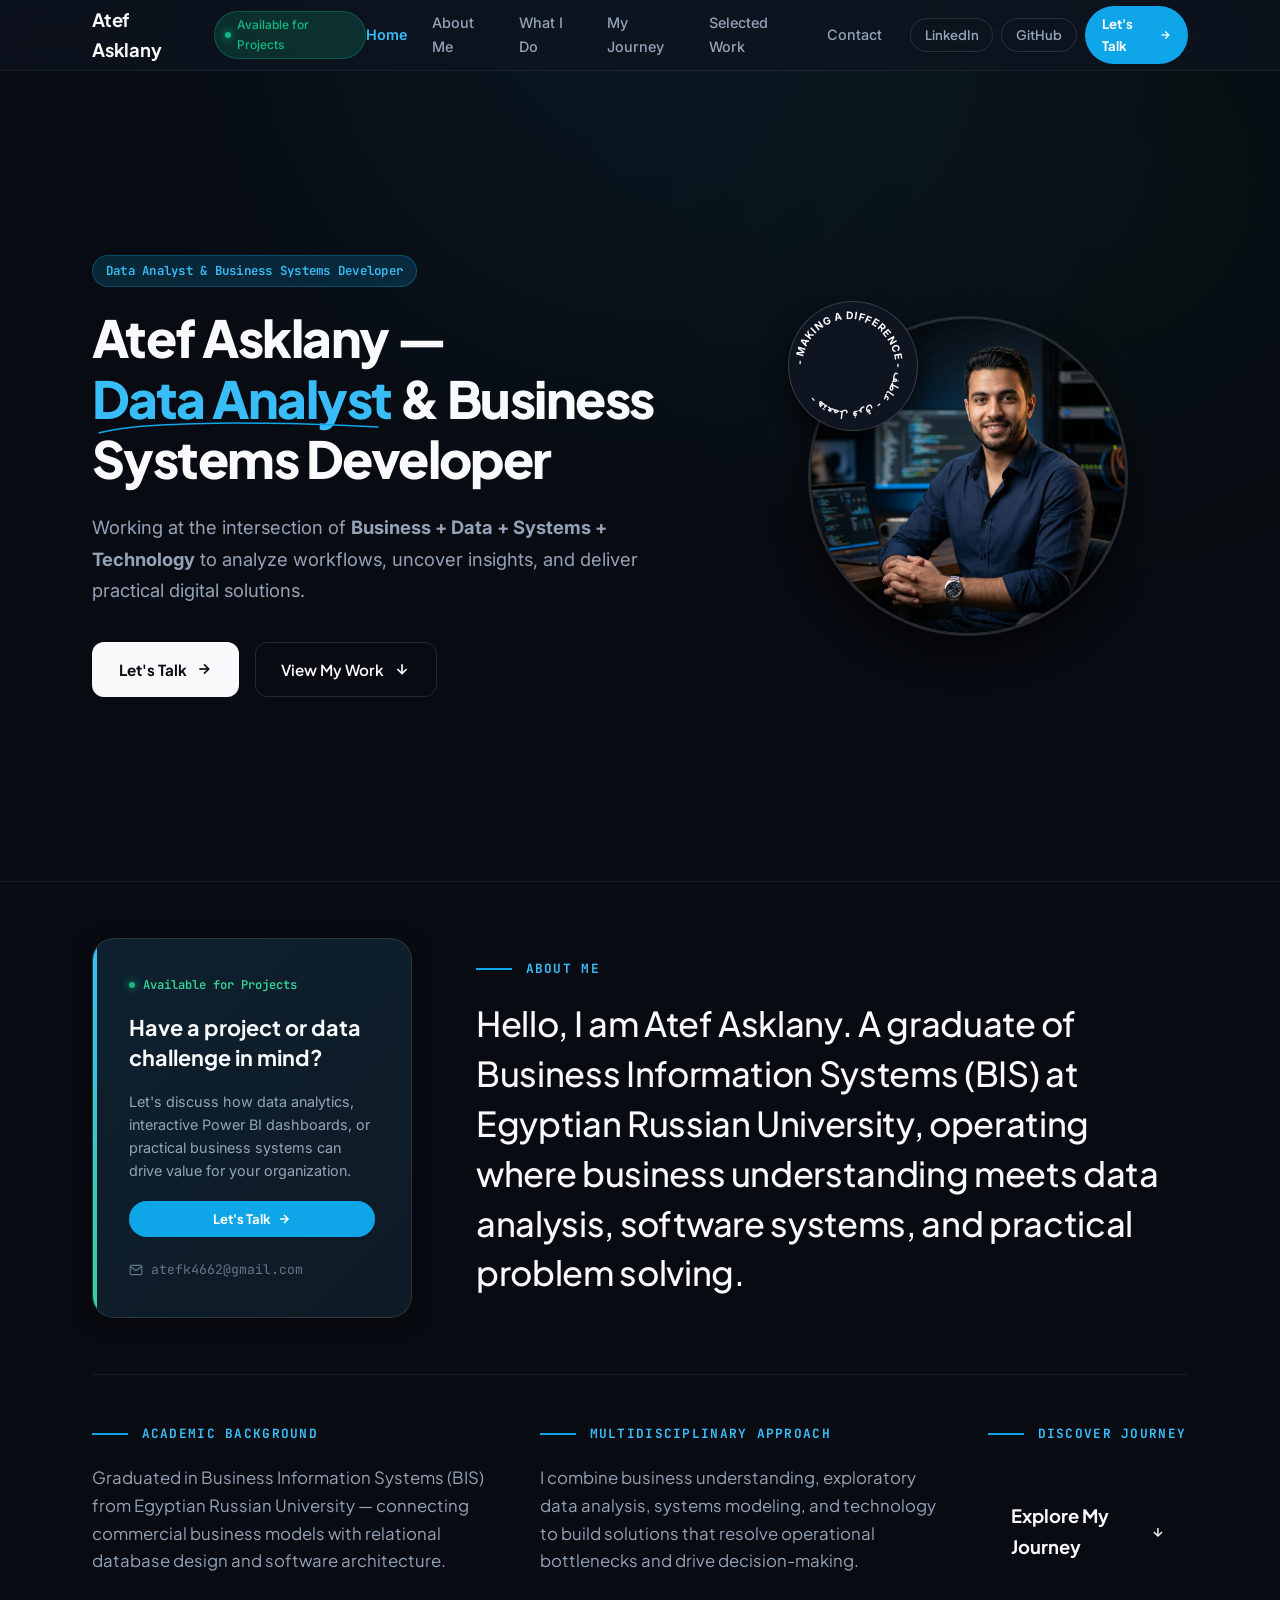
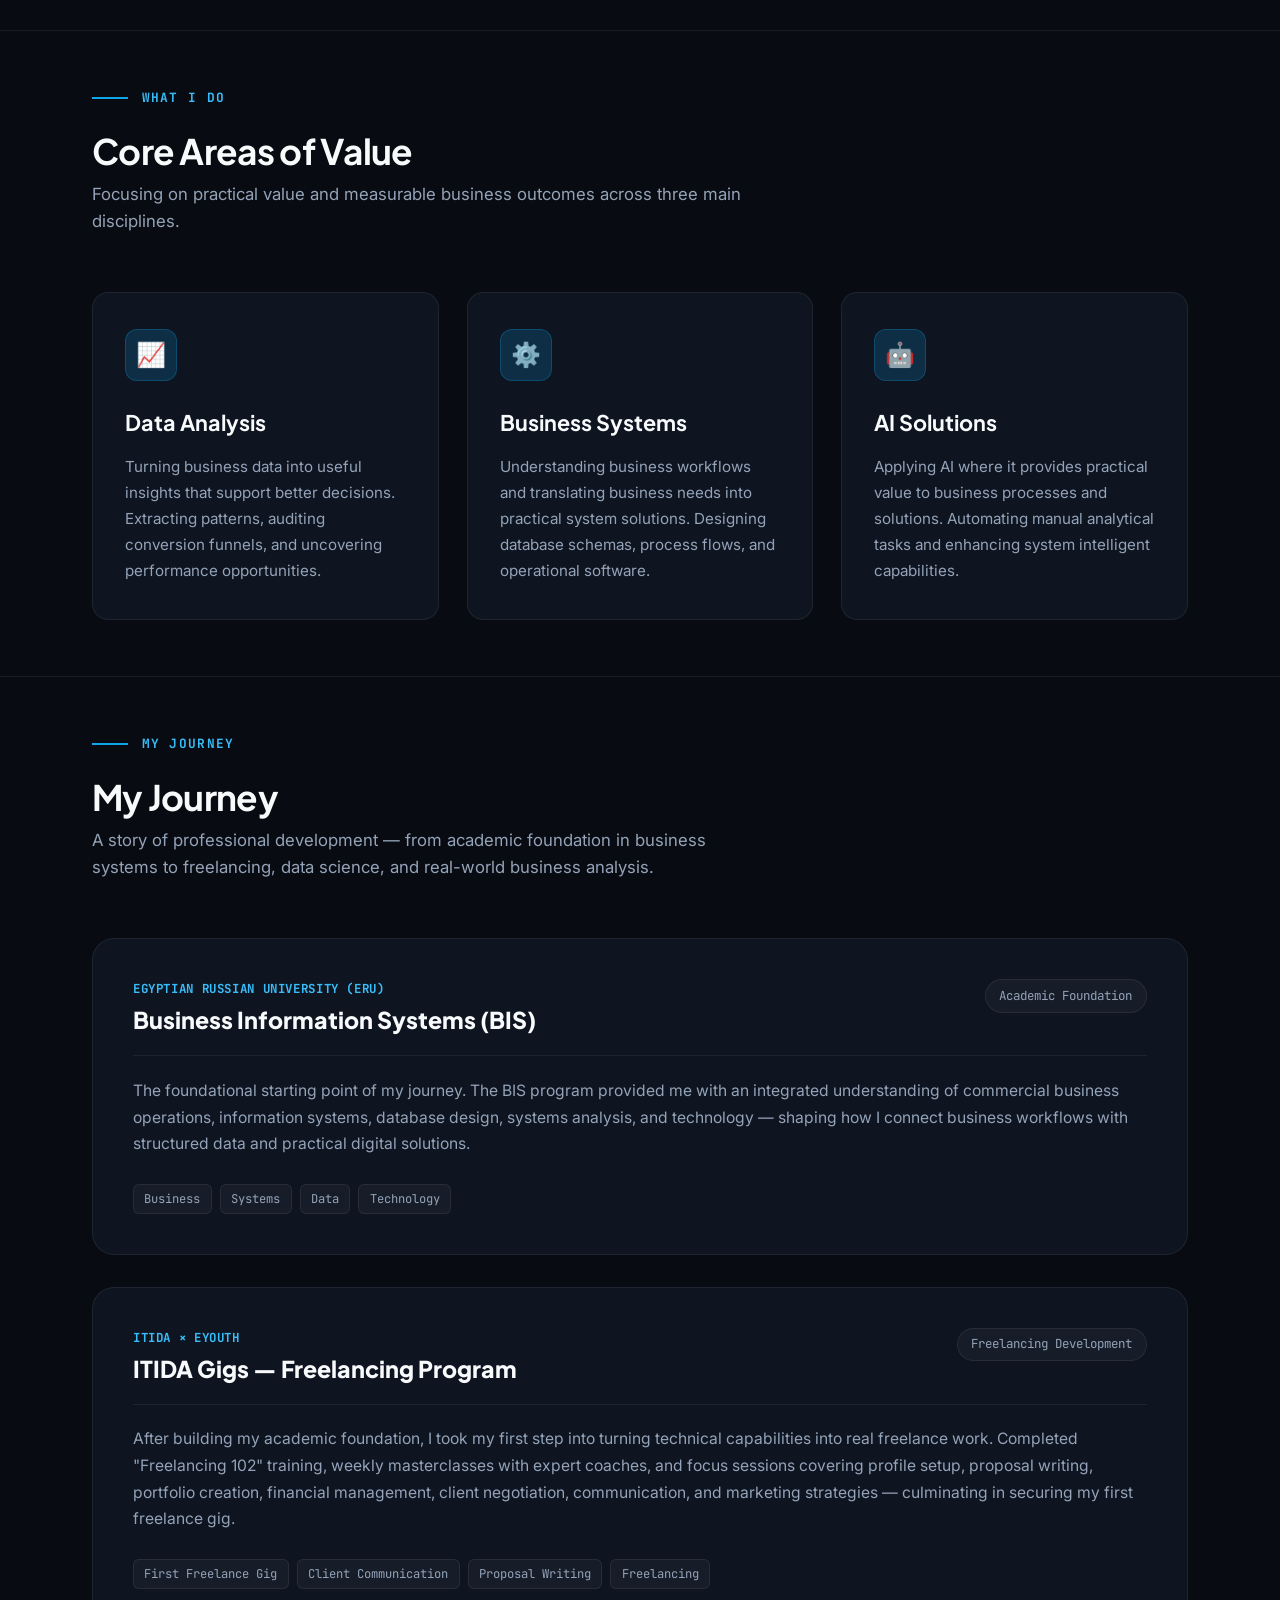
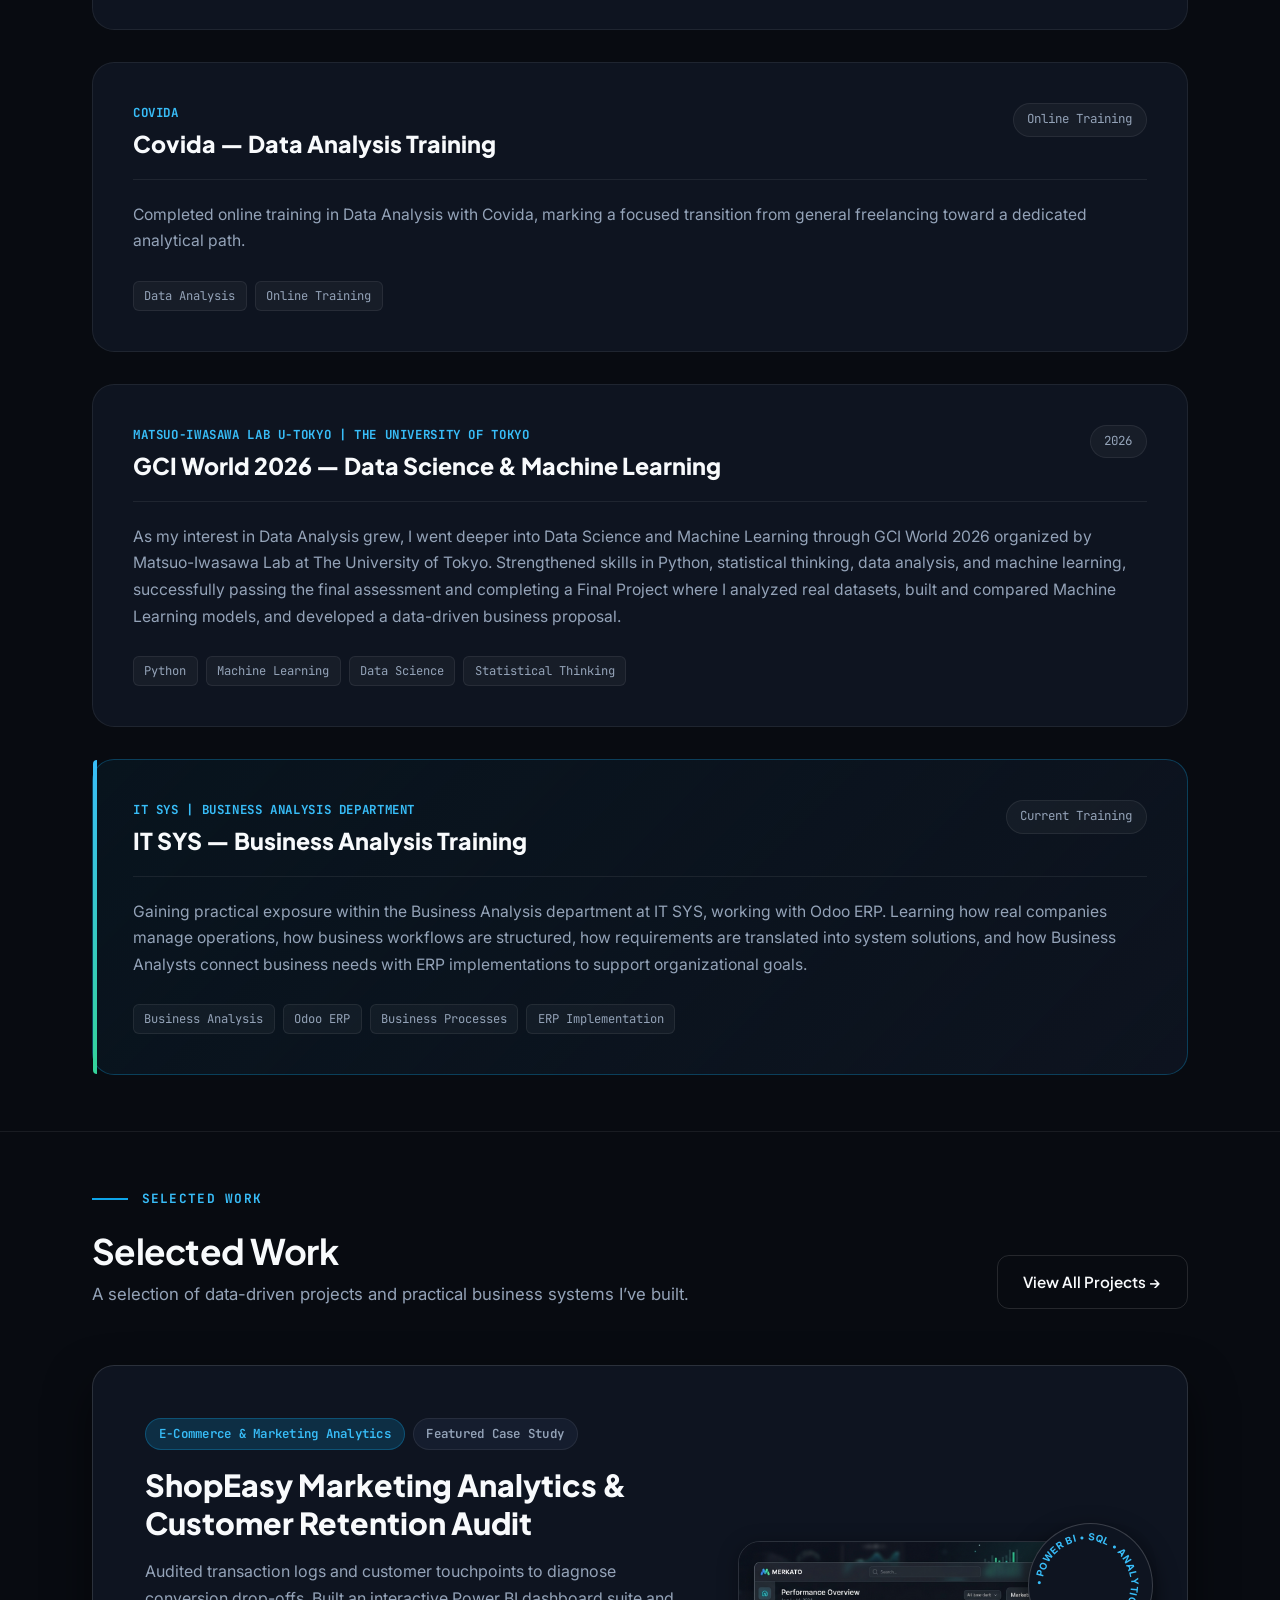
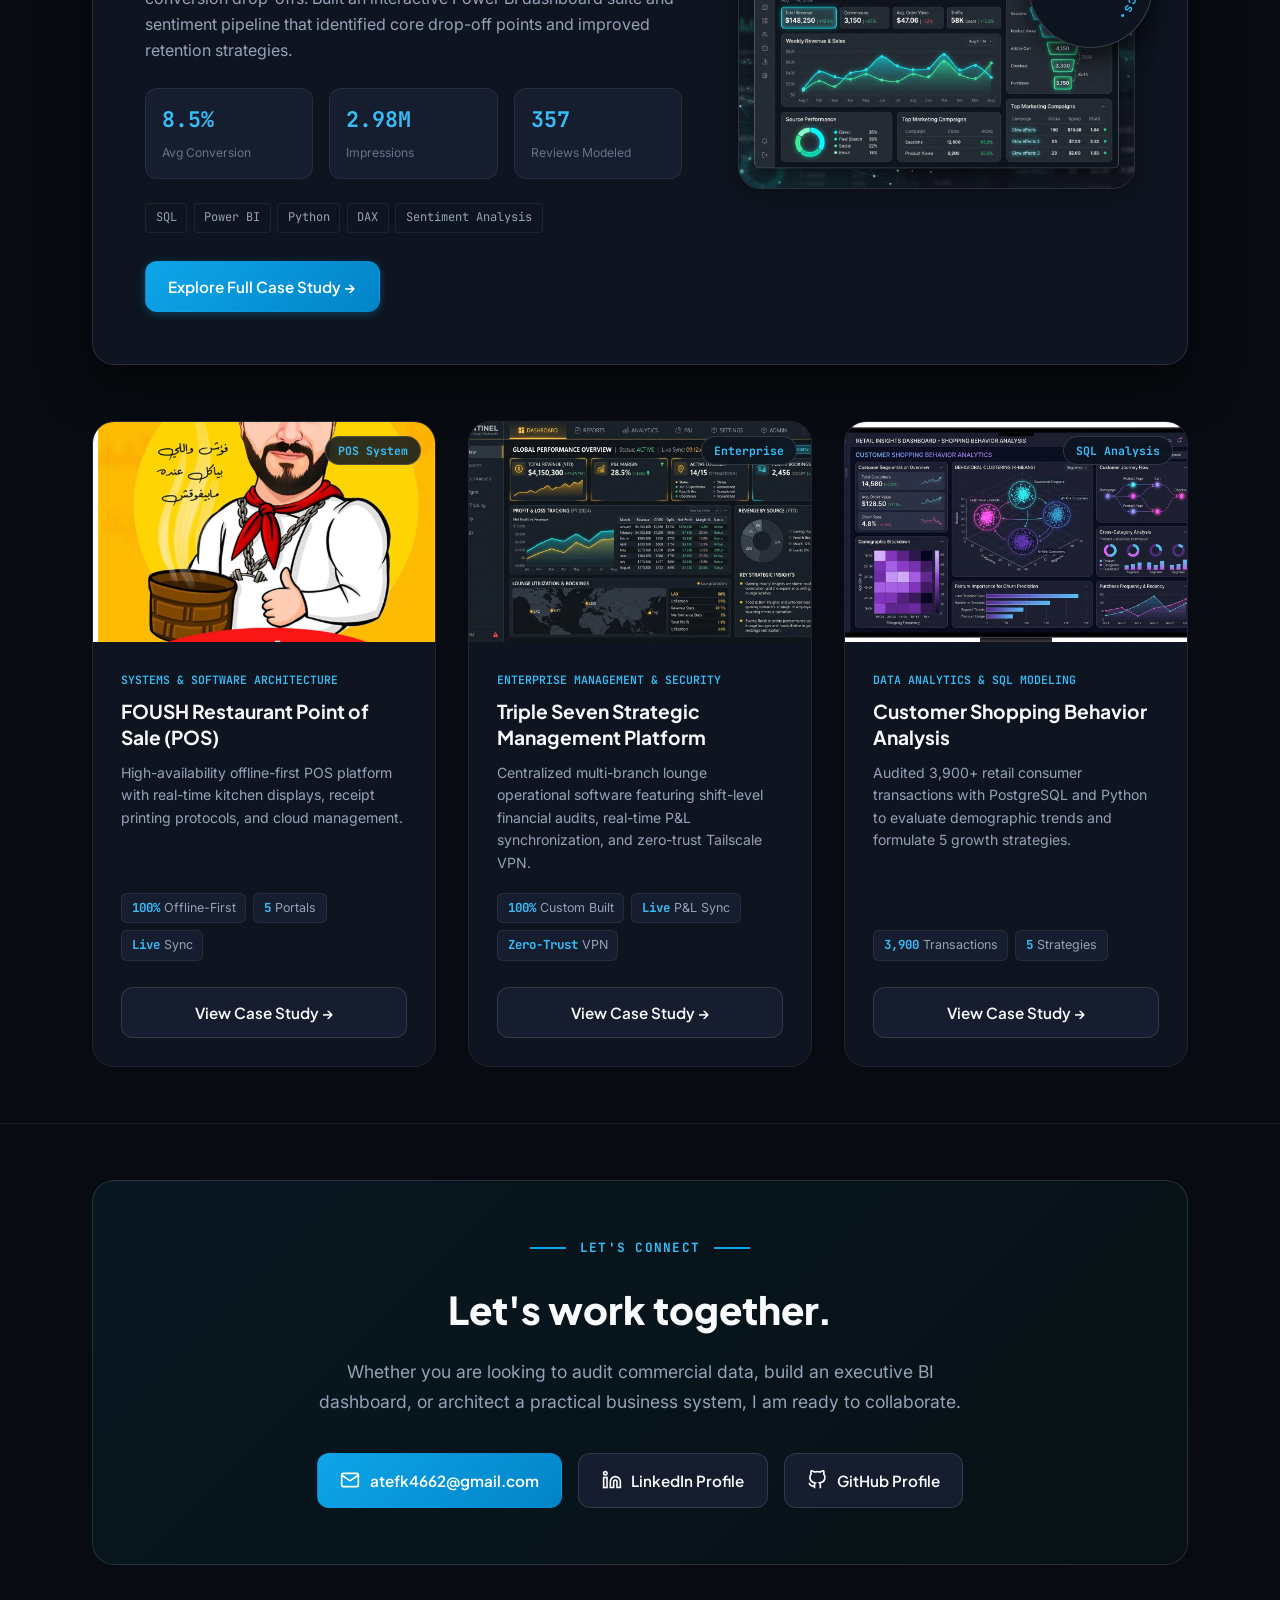
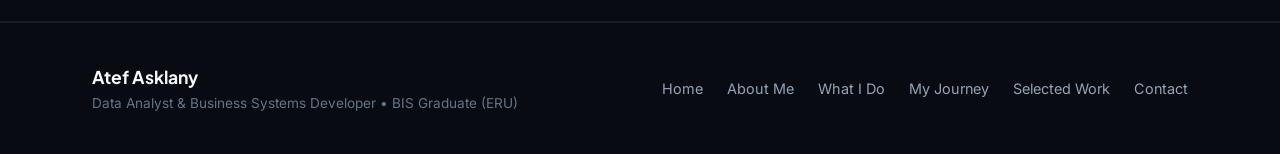
==== commit 854fead3: "Rebuild Selected Work showcase with featured/supporting hierarchy, scroll reveal animations, and cle" ====
--- a/index.html
+++ b/index.html
@@ -375,37 +375,36 @@
     </section>
 
 
-    <!-- ================= 05. SELECTED WORK (PROOFS AT THE END) ================= -->
+    <!-- ================= 05. SELECTED WORK ================= -->
     <section class="kh-projects-showcase section-spacing" id="selected-work">
       <div class="container">
         
-        <div class="section-header flex-between">
+        <div class="section-header flex-between reveal-on-scroll">
           <div>
             <div class="editorial-divider">
               <span class="divider-line"></span>
-              <span class="divider-text">Selected Work</span>
-            </div>
-            <h2 class="section-heading">Evidence of Work & Practical Systems</h2>
-            <p class="section-sub">A few projects that show how I turn business problems into data-driven insights and practical systems.</p>
+              <span class="divider-text">SELECTED WORK</span>
+            </div>
+            <h2 class="section-heading">Selected Work</h2>
+            <p class="section-sub">A selection of data-driven projects and practical business systems I’ve built.</p>
           </div>
           <a href="projects.html" class="btn btn-outline-editorial">
-            <span>View All Projects</span>
-            <svg width="14" height="14" viewBox="0 0 24 24" fill="none" stroke="currentColor" stroke-width="2"><line x1="5" y1="12" x2="19" y2="12"></line><polyline points="12 5 19 12 12 19"></polyline></svg>
+            <span>View All Projects →</span>
           </a>
         </div>
 
-        <!-- 1. HERO FEATURED SPOTLIGHT PREVIEW: ShopEasy -->
+        <!-- 1. FEATURED CASE STUDY PREVIEW: ShopEasy -->
         <div class="hero-project-spotlight reveal-on-scroll">
           <div class="hero-spotlight-content">
             <div class="spotlight-badge-row">
-              <span class="badge badge-primary">Featured Analytics Case Study</span>
-              <span class="badge badge-subtle">E-Commerce & Marketing</span>
+              <span class="badge badge-primary">E-Commerce & Marketing Analytics</span>
+              <span class="badge badge-subtle">Featured Case Study</span>
             </div>
             
             <h3 class="spotlight-title">ShopEasy Marketing Analytics & Customer Retention Audit</h3>
             
             <p class="spotlight-desc">
-              Conducted an end-to-end data audit on e-commerce transaction data to diagnose conversion drop-offs. Built an interactive Power BI dashboard suite and customer sentiment pipeline that identified core drop-off points and improved retention strategies.
+              Audited transaction logs and customer touchpoints to diagnose conversion drop-offs. Built an interactive Power BI dashboard suite and sentiment pipeline that identified core drop-off points and improved retention strategies.
             </p>
 
             <div class="spotlight-metrics-grid">
@@ -419,7 +418,7 @@
               </div>
               <div class="spotlight-metric">
                 <span class="s-val">357</span>
-                <span class="s-lbl">Reviews</span>
+                <span class="s-lbl">Reviews Modeled</span>
               </div>
             </div>
 
@@ -428,18 +427,19 @@
               <span class="tool-tag">Power BI</span>
               <span class="tool-tag">Python</span>
               <span class="tool-tag">DAX</span>
+              <span class="tool-tag">Sentiment Analysis</span>
             </div>
 
             <div class="spotlight-action">
               <a href="projects/shopeasy.html" class="btn btn-primary btn-lg">
-                <span>View Case Study →</span>
+                <span>Explore Full Case Study →</span>
               </a>
             </div>
           </div>
 
           <div class="hero-spotlight-media">
             <div class="spotlight-image-frame">
-              <img src="assets/shopeasy_cover.jpg" alt="ShopEasy Marketing Analytics Dashboard" class="spotlight-img" />
+              <img src="assets/shopeasy_cover.jpg" alt="ShopEasy Marketing Analytics Dashboard" class="spotlight-img" loading="lazy" />
               <div class="spotlight-img-overlay"></div>
             </div>
 
@@ -456,19 +456,19 @@
           </div>
         </div>
 
-        <!-- 2. SUPPORTING 3-COLUMN PROJECT PREVIEW GRID -->
-        <div class="supporting-projects-grid reveal-on-scroll">
+        <!-- 2. SUPPORTING PROJECTS GRID -->
+        <div class="supporting-projects-grid">
           
           <!-- Card 1: FOUSH -->
-          <article class="supporting-project-card">
+          <article class="supporting-project-card reveal-on-scroll reveal-delay-1">
             <div class="s-card-media">
-              <img src="assets/foush_real_cover.png" alt="FOUSH Restaurant POS" class="s-card-img" />
+              <img src="assets/foush_real_cover.png" alt="FOUSH Restaurant POS" class="s-card-img" loading="lazy" />
               <div class="s-card-circle-tag">
                 <span>POS System</span>
               </div>
             </div>
             <div class="s-card-body">
-              <div class="s-card-badge">Operational Software & Architecture</div>
+              <div class="s-card-badge">Systems & Software Architecture</div>
               <h4 class="s-card-title">FOUSH Restaurant Point of Sale (POS)</h4>
               <p class="s-card-desc">High-availability offline-first POS platform with real-time kitchen displays, receipt printing protocols, and cloud management.</p>
               <div class="s-card-metrics">
@@ -485,9 +485,9 @@
           </article>
 
           <!-- Card 2: Triple Seven -->
-          <article class="supporting-project-card">
+          <article class="supporting-project-card reveal-on-scroll reveal-delay-2">
             <div class="s-card-media">
-              <img src="assets/triple_seven_cover.jpg" alt="Triple Seven Strategic Management System" class="s-card-img" />
+              <img src="assets/triple_seven_cover.jpg" alt="Triple Seven Strategic Management System" class="s-card-img" loading="lazy" />
               <div class="s-card-circle-tag">
                 <span>Enterprise</span>
               </div>
@@ -495,7 +495,7 @@
             <div class="s-card-body">
               <div class="s-card-badge">Enterprise Management & Security</div>
               <h4 class="s-card-title">Triple Seven Strategic Management Platform</h4>
-              <p class="s-card-desc">Centralized multi-branch lounge operational software with shift financial audits, real-time P&L sync, and zero-trust Tailscale VPN.</p>
+              <p class="s-card-desc">Centralized multi-branch lounge operational software featuring shift-level financial audits, real-time P&L synchronization, and zero-trust Tailscale VPN.</p>
               <div class="s-card-metrics">
                 <span class="m-pill"><strong>100%</strong> Custom Built</span>
                 <span class="m-pill"><strong>Live</strong> P&L Sync</span>
@@ -510,9 +510,9 @@
           </article>
 
           <!-- Card 3: Customer Behavior -->
-          <article class="supporting-project-card">
+          <article class="supporting-project-card reveal-on-scroll reveal-delay-3">
             <div class="s-card-media">
-              <img src="assets/customer_behavior_cover.jpg" alt="Customer Shopping Behavior" class="s-card-img" />
+              <img src="assets/customer_behavior_cover.jpg" alt="Customer Shopping Behavior" class="s-card-img" loading="lazy" />
               <div class="s-card-circle-tag">
                 <span>SQL Analysis</span>
               </div>
@@ -537,6 +537,7 @@
 
       </div>
     </section>
+
 
     <!-- ================= 06. CONTACT SECTION ================= -->
     <section class="hp-contact section-spacing" id="contact">
--- a/css/styles.css
+++ b/css/styles.css
@@ -2449,6 +2449,31 @@
   color: #FFFFFF;
 }
 
+/* ----------------- Scroll Reveal Animation Rules ----------------- */
+.reveal-on-scroll {
+  opacity: 0;
+  transform: translateY(28px);
+  transition: opacity 0.7s cubic-bezier(0.16, 1, 0.3, 1), transform 0.7s cubic-bezier(0.16, 1, 0.3, 1);
+  will-change: opacity, transform;
+}
+
+.reveal-on-scroll.is-revealed {
+  opacity: 1;
+  transform: translateY(0);
+}
+
+.reveal-delay-1 { transition-delay: 0.12s; }
+.reveal-delay-2 { transition-delay: 0.24s; }
+.reveal-delay-3 { transition-delay: 0.36s; }
+
+@media (prefers-reduced-motion: reduce) {
+  .reveal-on-scroll {
+    opacity: 1;
+    transform: none;
+    transition: none;
+  }
+}
+
 /* ----------------- Responsive Adjustments ----------------- */
 @media (max-width: 992px) {
   .kh-hero-grid { grid-template-columns: 1fr; gap: 3rem; }
@@ -2459,6 +2484,8 @@
   .capabilities-grid { grid-template-columns: 1fr; }
   .skills-grid { grid-template-columns: 1fr; }
   .journey-story-card { padding: 2rem 1.5rem; }
+  .supporting-projects-grid { grid-template-columns: repeat(2, 1fr); gap: 1.5rem; }
+  .hero-project-spotlight { grid-template-columns: 1fr; gap: 2rem; }
 }
 
 @media (max-width: 768px) {
@@ -2488,4 +2515,6 @@
   .kh-lead-statement { font-size: 1.4rem; }
   .kh-hero-actions { flex-direction: column; }
   .contact-channels { flex-direction: column; }
-}
+  .supporting-projects-grid { grid-template-columns: 1fr; }
+  .hero-spotlight-content { padding: 1.75rem; }
+}
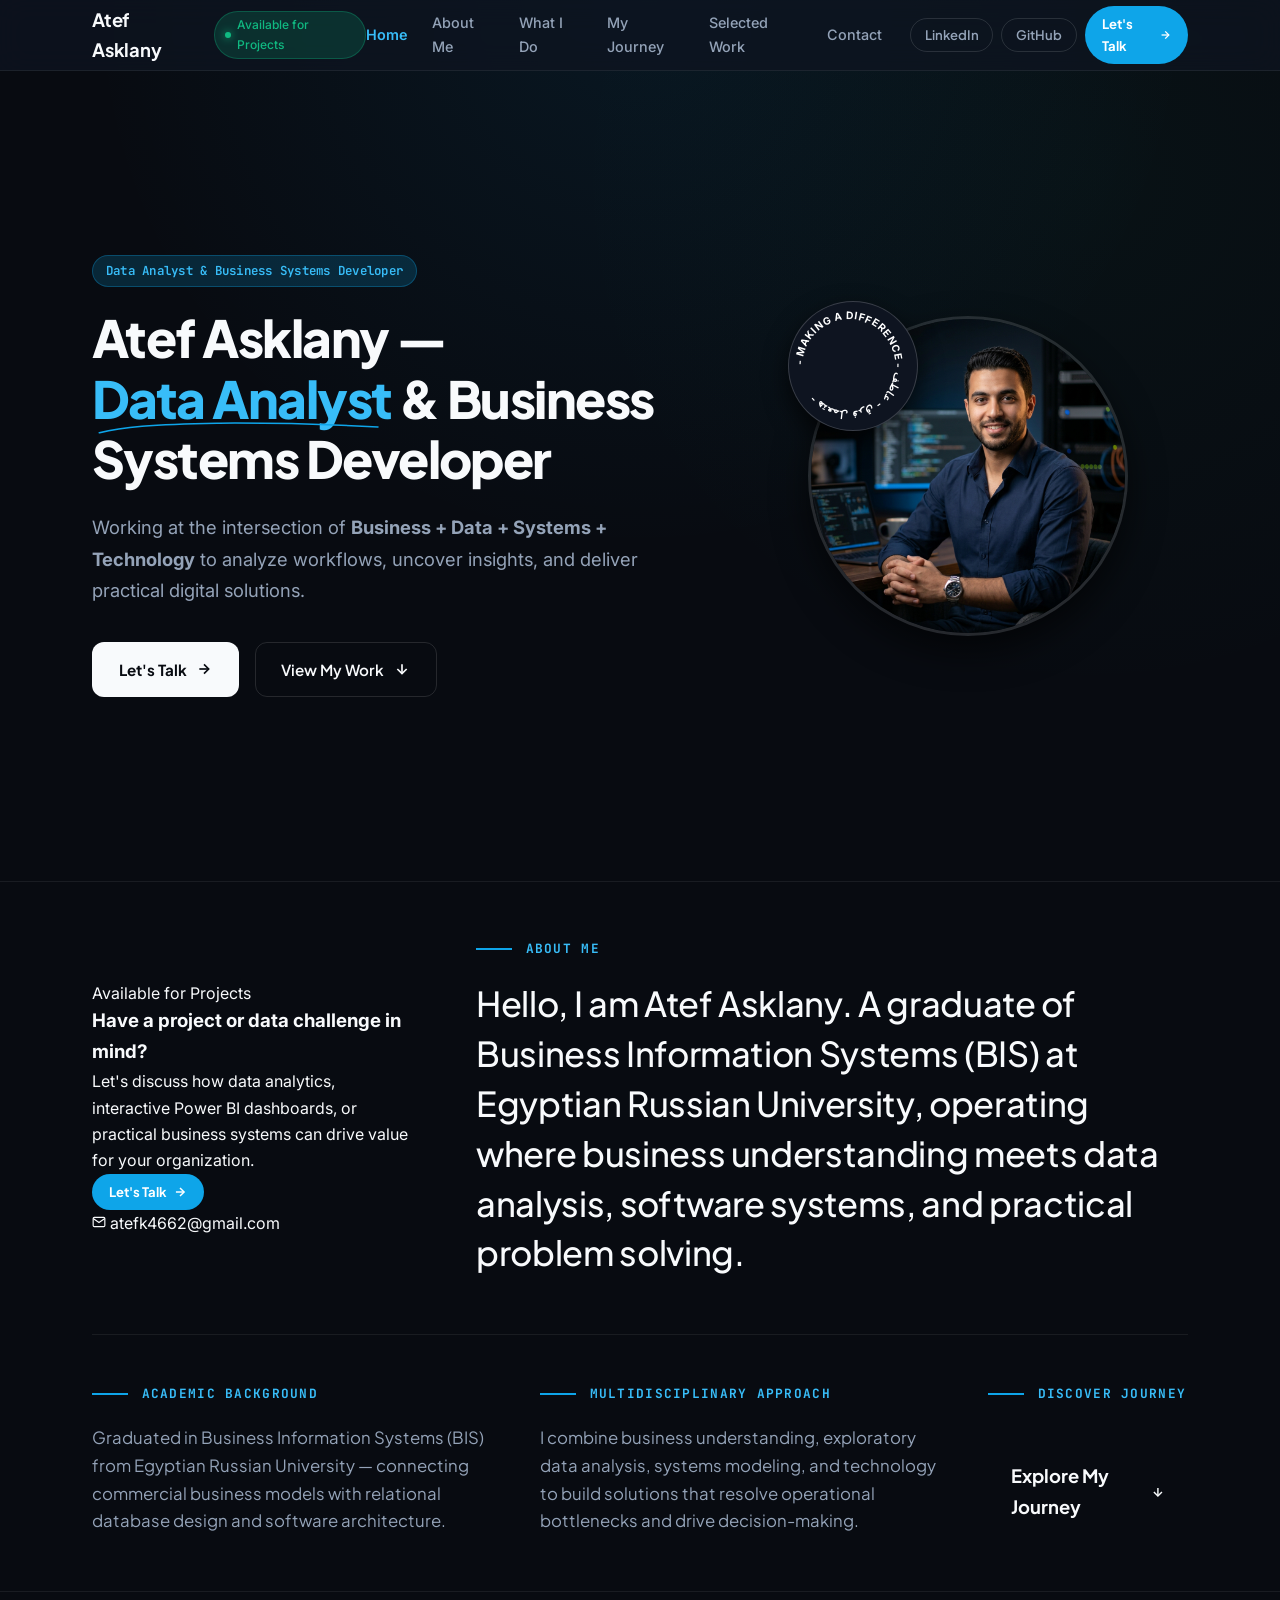
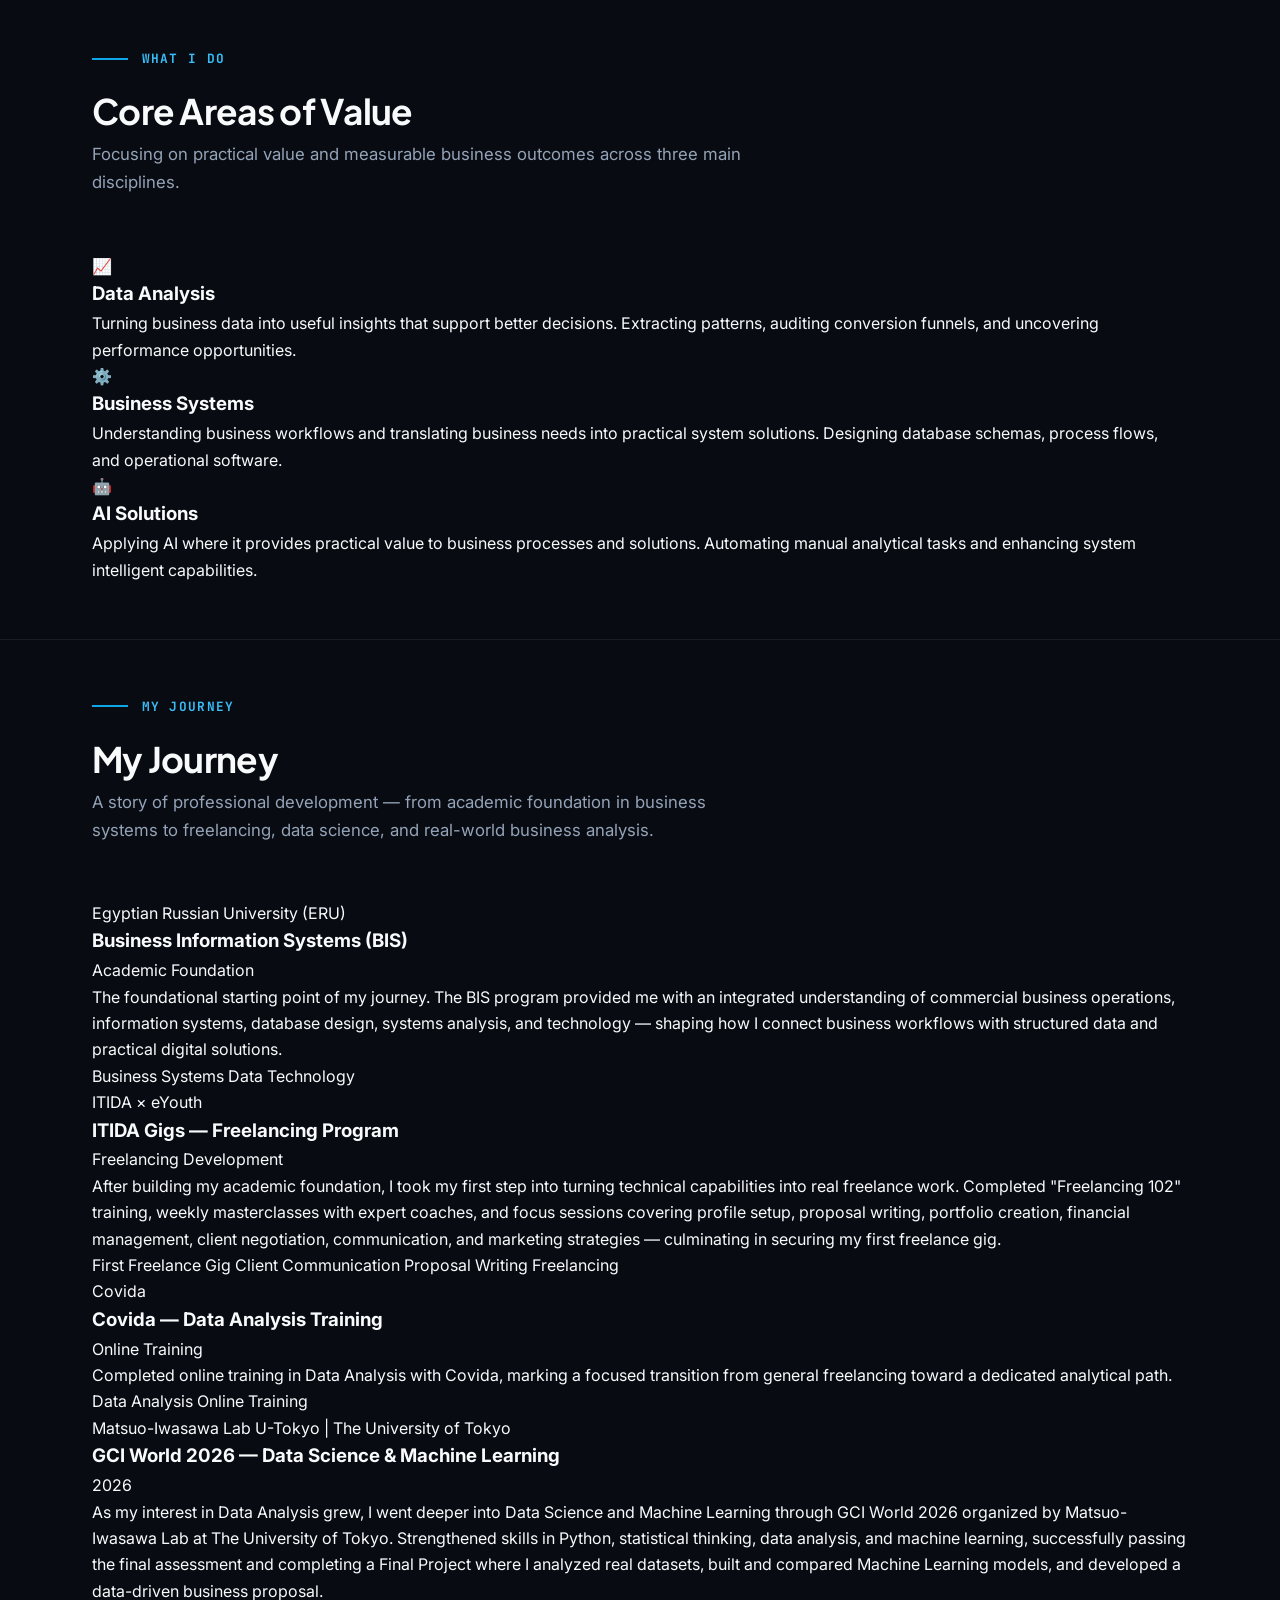
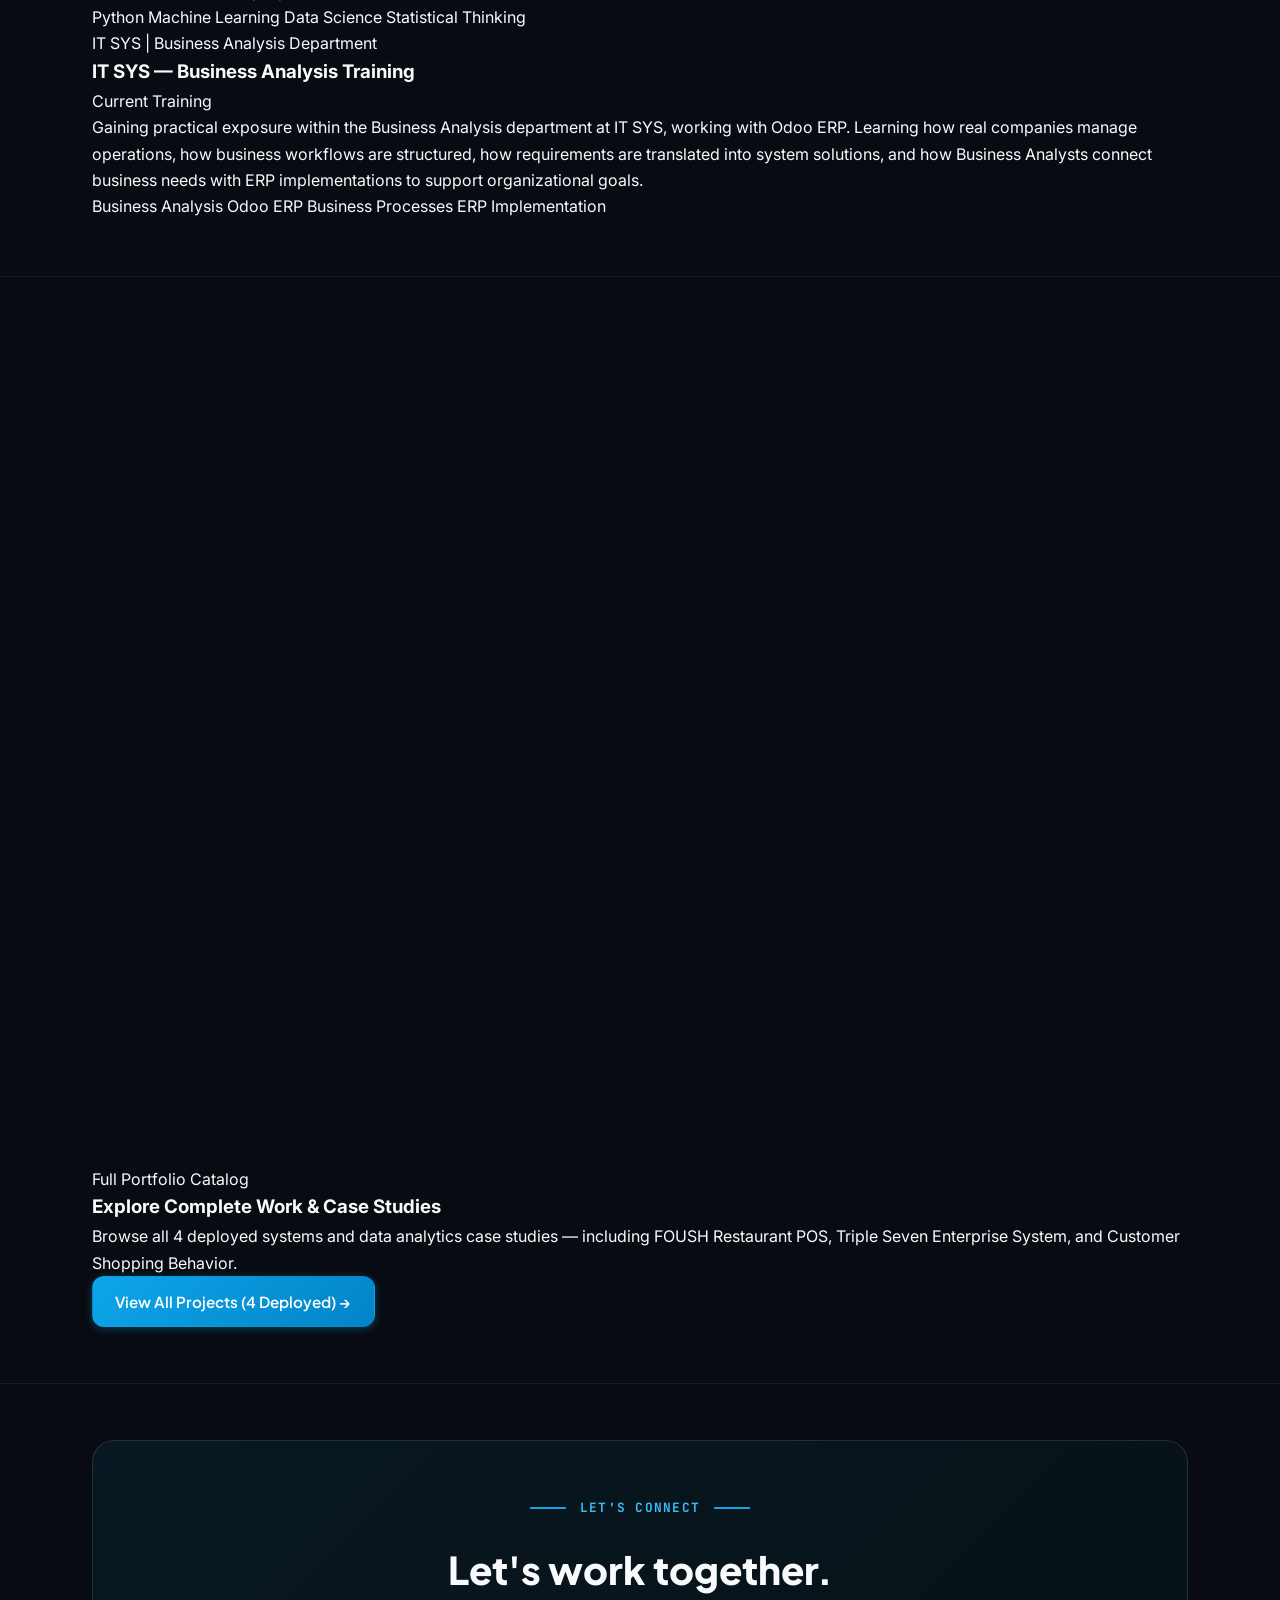
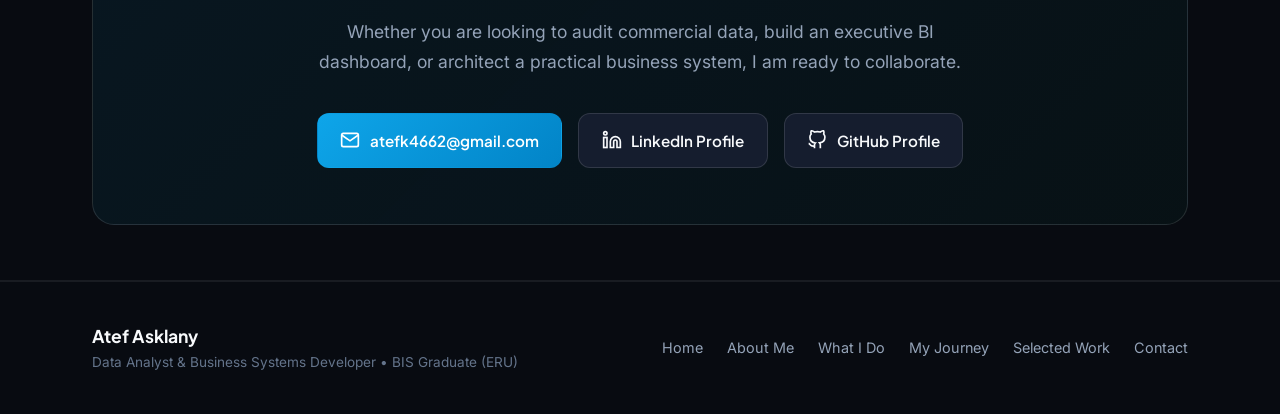
==== commit 4ce48694: "Clean homepage Selected Work section to single Featured Spotlight + Gateway Banner to projects.html" ====
--- a/index.html
+++ b/index.html
@@ -456,83 +456,20 @@
           </div>
         </div>
 
-        <!-- 2. SUPPORTING PROJECTS GRID -->
-        <div class="supporting-projects-grid">
-          
-          <!-- Card 1: FOUSH -->
-          <article class="supporting-project-card reveal-on-scroll reveal-delay-1">
-            <div class="s-card-media">
-              <img src="assets/foush_real_cover.png" alt="FOUSH Restaurant POS" class="s-card-img" loading="lazy" />
-              <div class="s-card-circle-tag">
-                <span>POS System</span>
-              </div>
-            </div>
-            <div class="s-card-body">
-              <div class="s-card-badge">Systems & Software Architecture</div>
-              <h4 class="s-card-title">FOUSH Restaurant Point of Sale (POS)</h4>
-              <p class="s-card-desc">High-availability offline-first POS platform with real-time kitchen displays, receipt printing protocols, and cloud management.</p>
-              <div class="s-card-metrics">
-                <span class="m-pill"><strong>100%</strong> Offline-First</span>
-                <span class="m-pill"><strong>5</strong> Portals</span>
-                <span class="m-pill"><strong>Live</strong> Sync</span>
-              </div>
-              <div class="s-card-footer">
-                <a href="projects/foush.html" class="btn btn-secondary w-100">
-                  View Case Study →
-                </a>
-              </div>
-            </div>
-          </article>
-
-          <!-- Card 2: Triple Seven -->
-          <article class="supporting-project-card reveal-on-scroll reveal-delay-2">
-            <div class="s-card-media">
-              <img src="assets/triple_seven_cover.jpg" alt="Triple Seven Strategic Management System" class="s-card-img" loading="lazy" />
-              <div class="s-card-circle-tag">
-                <span>Enterprise</span>
-              </div>
-            </div>
-            <div class="s-card-body">
-              <div class="s-card-badge">Enterprise Management & Security</div>
-              <h4 class="s-card-title">Triple Seven Strategic Management Platform</h4>
-              <p class="s-card-desc">Centralized multi-branch lounge operational software featuring shift-level financial audits, real-time P&L synchronization, and zero-trust Tailscale VPN.</p>
-              <div class="s-card-metrics">
-                <span class="m-pill"><strong>100%</strong> Custom Built</span>
-                <span class="m-pill"><strong>Live</strong> P&L Sync</span>
-                <span class="m-pill"><strong>Zero-Trust</strong> VPN</span>
-              </div>
-              <div class="s-card-footer">
-                <a href="projects/triple-seven.html" class="btn btn-secondary w-100">
-                  View Case Study →
-                </a>
-              </div>
-            </div>
-          </article>
-
-          <!-- Card 3: Customer Behavior -->
-          <article class="supporting-project-card reveal-on-scroll reveal-delay-3">
-            <div class="s-card-media">
-              <img src="assets/customer_behavior_cover.jpg" alt="Customer Shopping Behavior" class="s-card-img" loading="lazy" />
-              <div class="s-card-circle-tag">
-                <span>SQL Analysis</span>
-              </div>
-            </div>
-            <div class="s-card-body">
-              <div class="s-card-badge">Data Analytics & SQL Modeling</div>
-              <h4 class="s-card-title">Customer Shopping Behavior Analysis</h4>
-              <p class="s-card-desc">Audited 3,900+ retail consumer transactions with PostgreSQL and Python to evaluate demographic trends and formulate 5 growth strategies.</p>
-              <div class="s-card-metrics">
-                <span class="m-pill"><strong>3,900</strong> Transactions</span>
-                <span class="m-pill"><strong>5</strong> Strategies</span>
-              </div>
-              <div class="s-card-footer">
-                <a href="projects/customer-behavior.html" class="btn btn-secondary w-100">
-                  View Case Study →
-                </a>
-              </div>
-            </div>
-          </article>
-
+        <!-- 2. GATEWAY BANNER TO FULL CATALOG PAGE -->
+        <div class="projects-gateway-banner reveal-on-scroll">
+          <div class="pgb-content">
+            <span class="pgb-tag">Full Portfolio Catalog</span>
+            <h3 class="pgb-title">Explore Complete Work & Case Studies</h3>
+            <p class="pgb-desc">
+              Browse all 4 deployed systems and data analytics case studies — including FOUSH Restaurant POS, Triple Seven Enterprise System, and Customer Shopping Behavior.
+            </p>
+          </div>
+          <div class="pgb-action">
+            <a href="projects.html" class="btn btn-primary btn-lg">
+              <span>View All Projects (4 Deployed) →</span>
+            </a>
+          </div>
         </div>
 
       </div>
--- a/css/styles.css
+++ b/css/styles.css
@@ -2048,6 +2048,64 @@
   display: flex;
   align-items: center;
   justify-content: center;
+/* ----------------- Projects Gateway Banner (Homepage -> Catalog) ----------------- */
+.projects-gateway-banner {
+  margin-top: 3rem;
+  background: linear-gradient(135deg, rgba(14, 165, 233, 0.08) 0%, rgba(16, 185, 129, 0.05) 100%), var(--bg-surface);
+  border: 1px solid var(--border-medium);
+  border-radius: var(--radius-xl);
+  padding: 3rem 2.5rem;
+  display: flex;
+  justify-content: space-between;
+  align-items: center;
+  gap: 2rem;
+  position: relative;
+  overflow: hidden;
+  box-shadow: var(--shadow-subtle);
+}
+
+.projects-gateway-banner::before {
+  content: "";
+  position: absolute;
+  top: 0;
+  left: 0;
+  width: 4px;
+  height: 100%;
+  background: linear-gradient(180deg, var(--accent-cyan-light), var(--accent-emerald-light));
+}
+
+.pgb-content {
+  max-width: 680px;
+}
+
+.pgb-tag {
+  font-family: var(--font-mono);
+  font-size: 0.76rem;
+  font-weight: 700;
+  color: var(--accent-cyan-light);
+  text-transform: uppercase;
+  letter-spacing: 0.08em;
+  margin-bottom: 0.5rem;
+  display: block;
+}
+
+.pgb-title {
+  font-family: var(--font-heading);
+  font-size: 1.65rem;
+  font-weight: 800;
+  color: var(--text-primary);
+  line-height: 1.3;
+  margin-bottom: 0.5rem;
+}
+
+.pgb-desc {
+  font-size: 0.95rem;
+  color: var(--text-secondary);
+  line-height: 1.65;
+}
+
+.pgb-action {
+  flex-shrink: 0;
 }
 
 /* ----------------- Supporting 3-Column Projects Grid ----------------- */
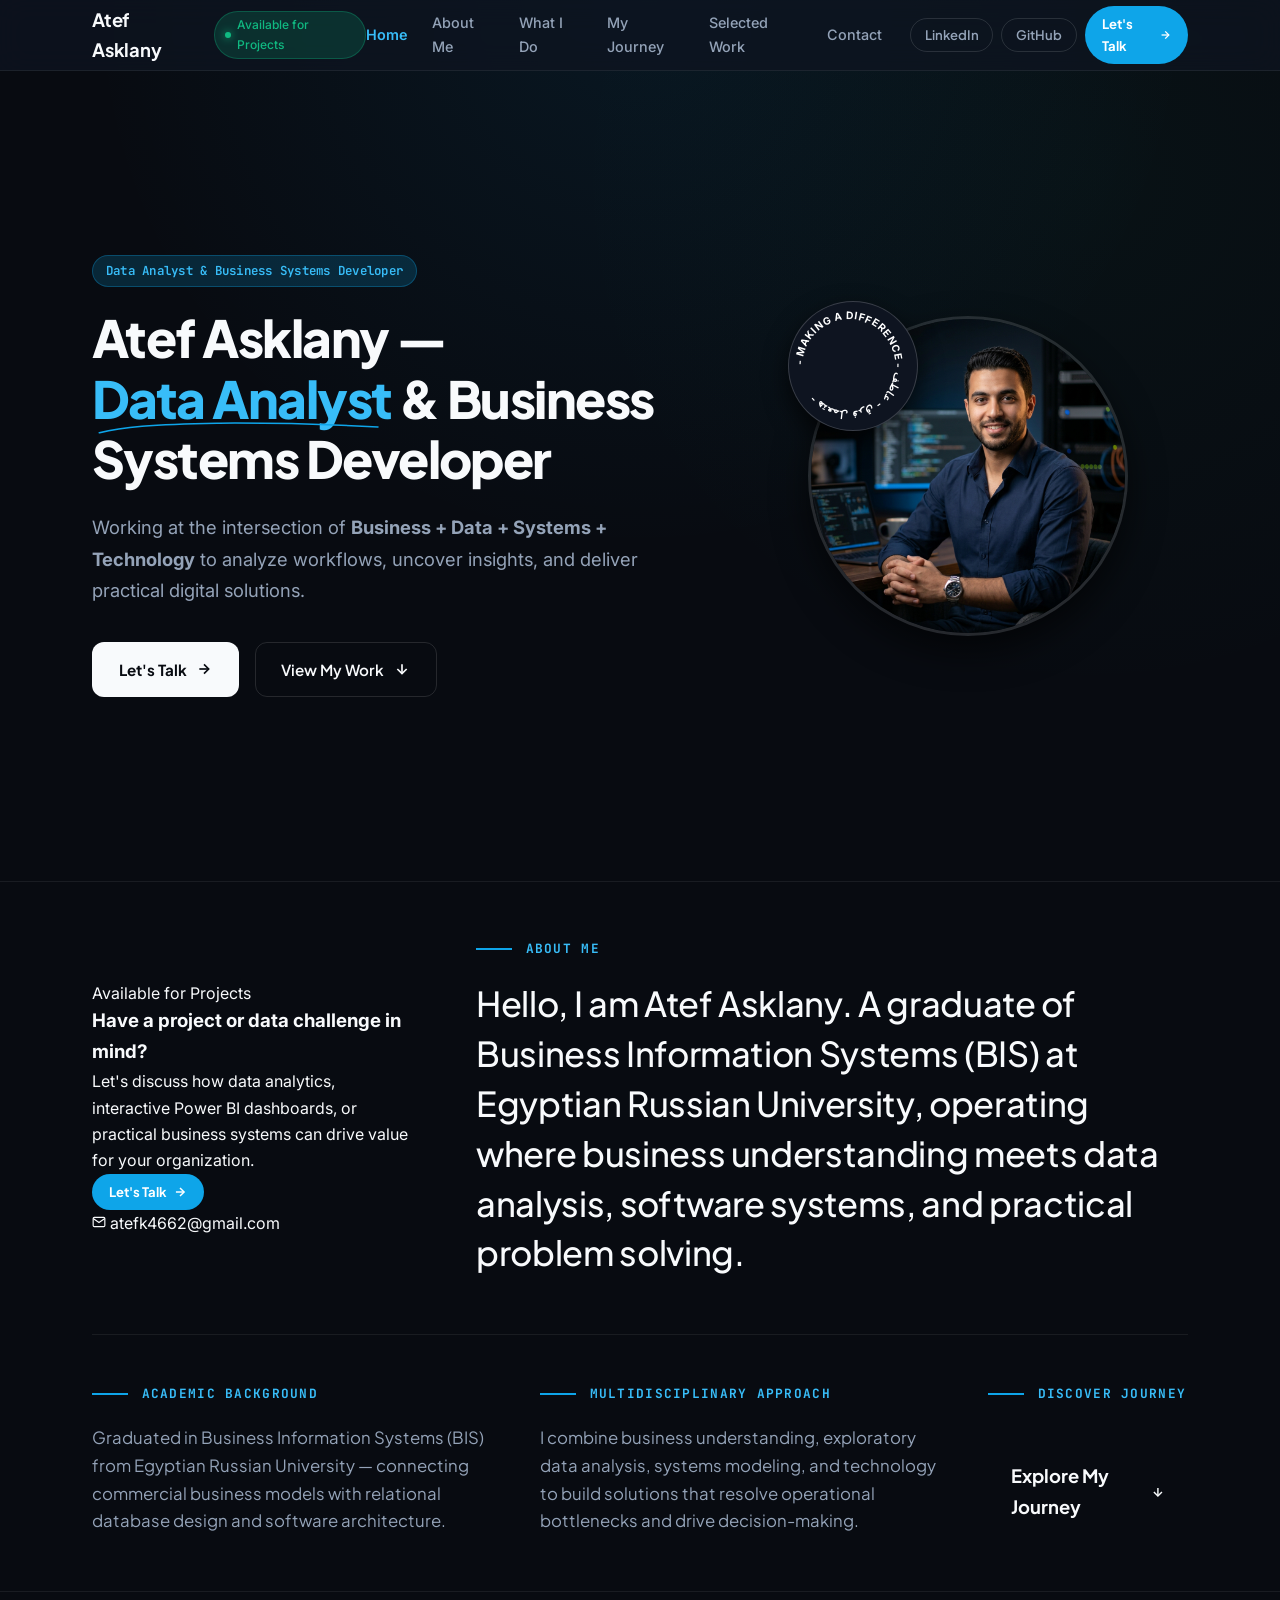
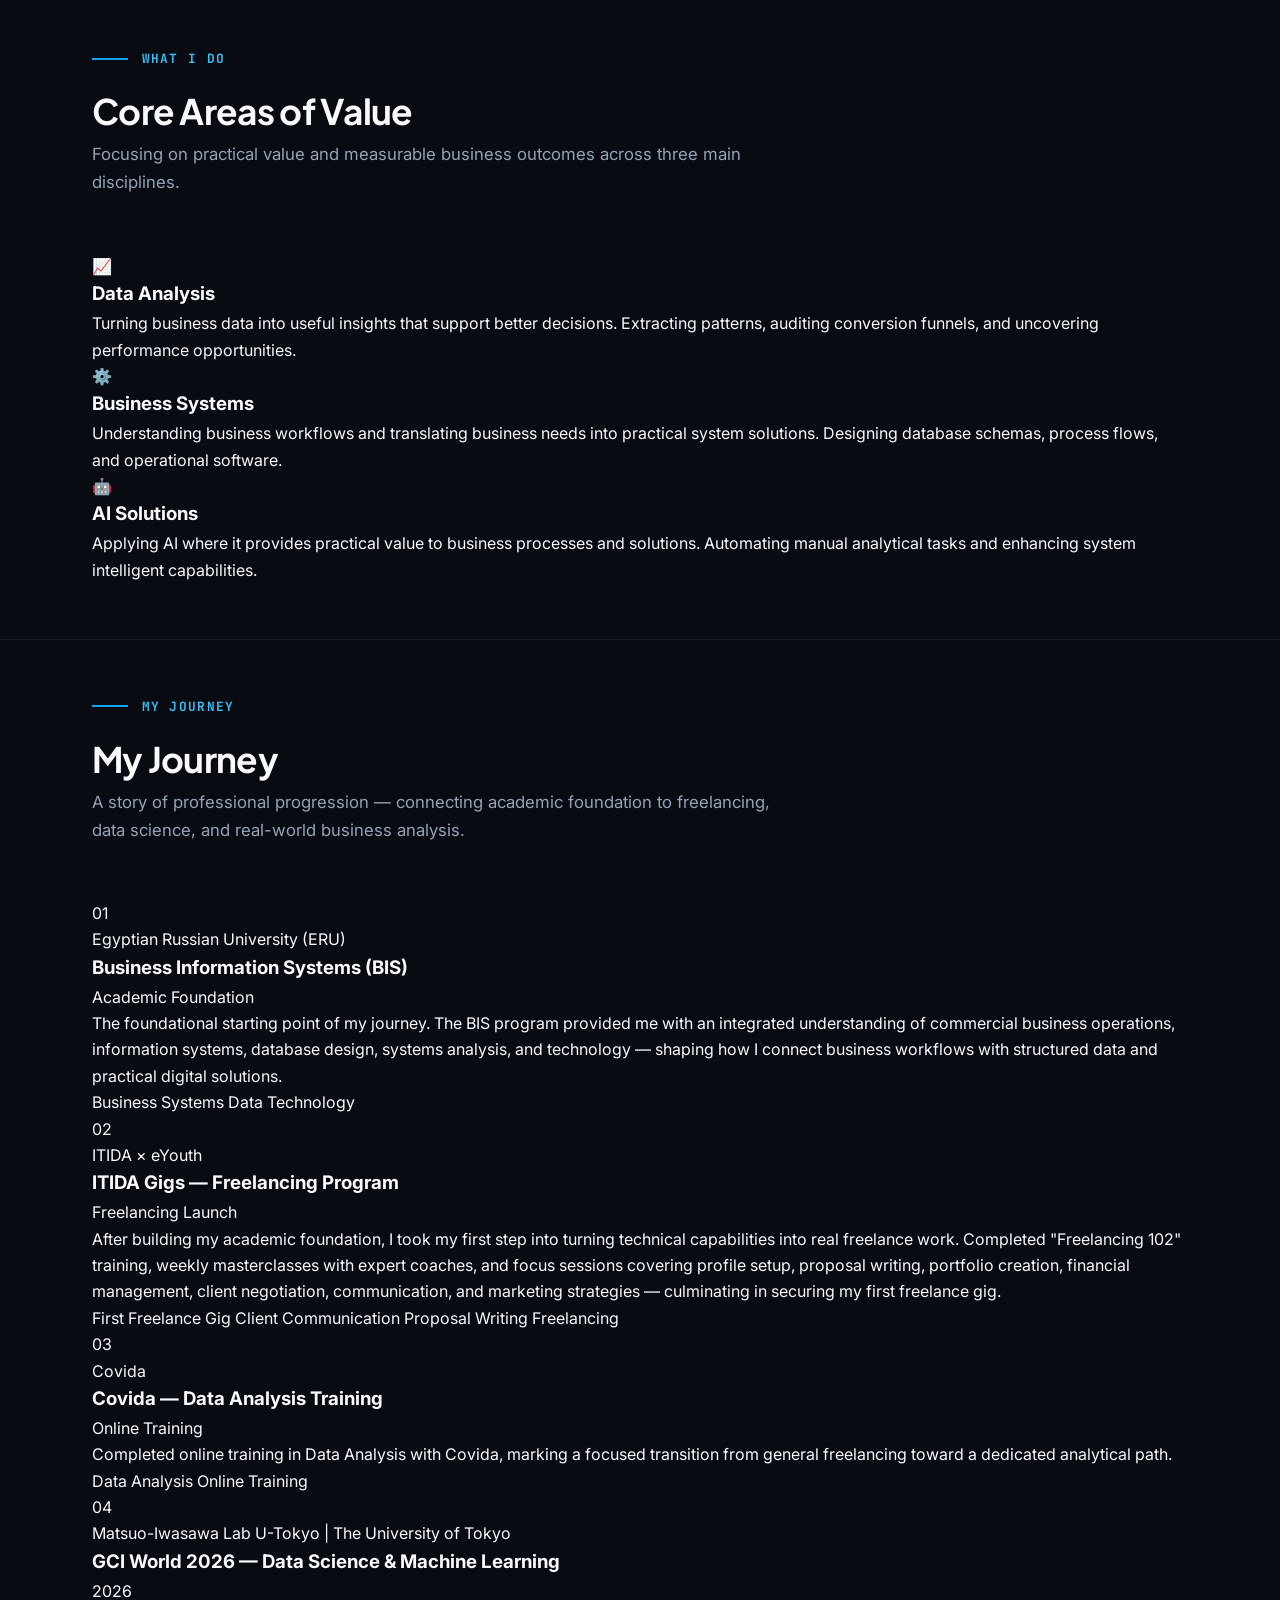
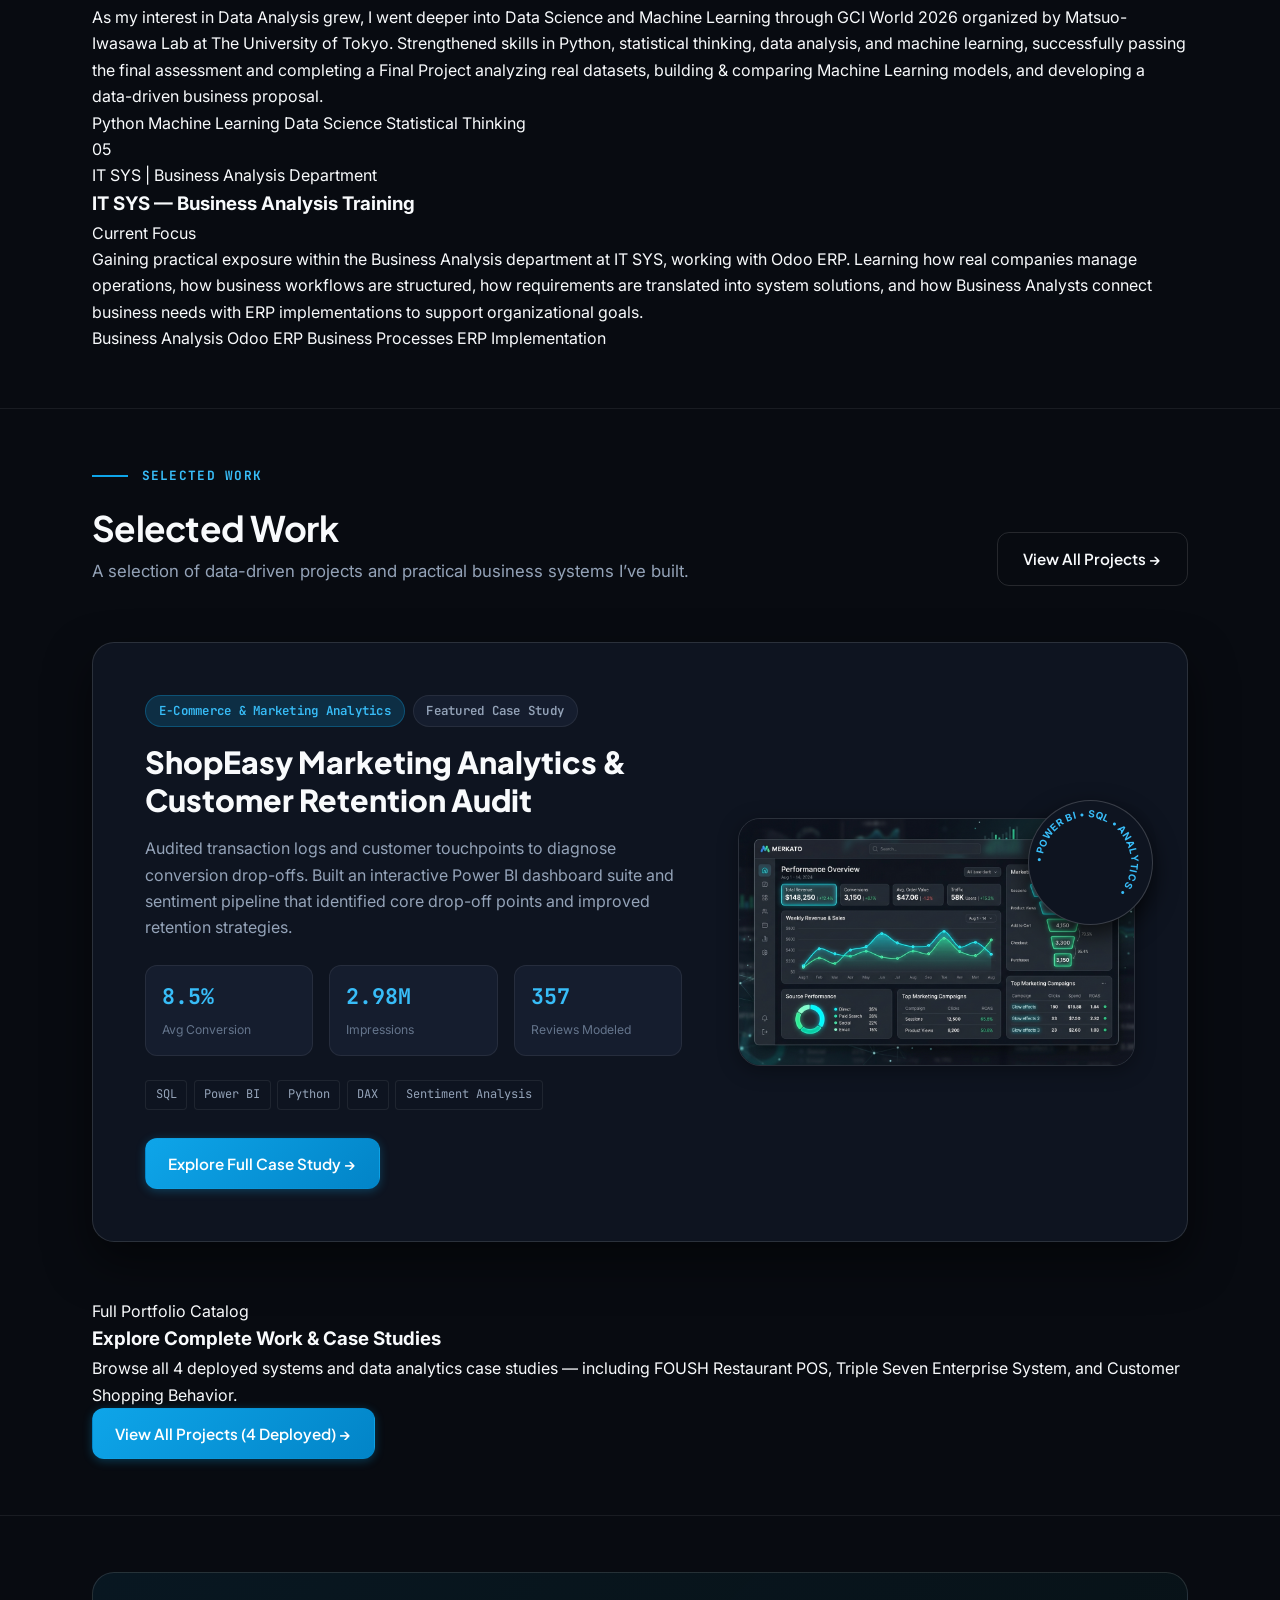
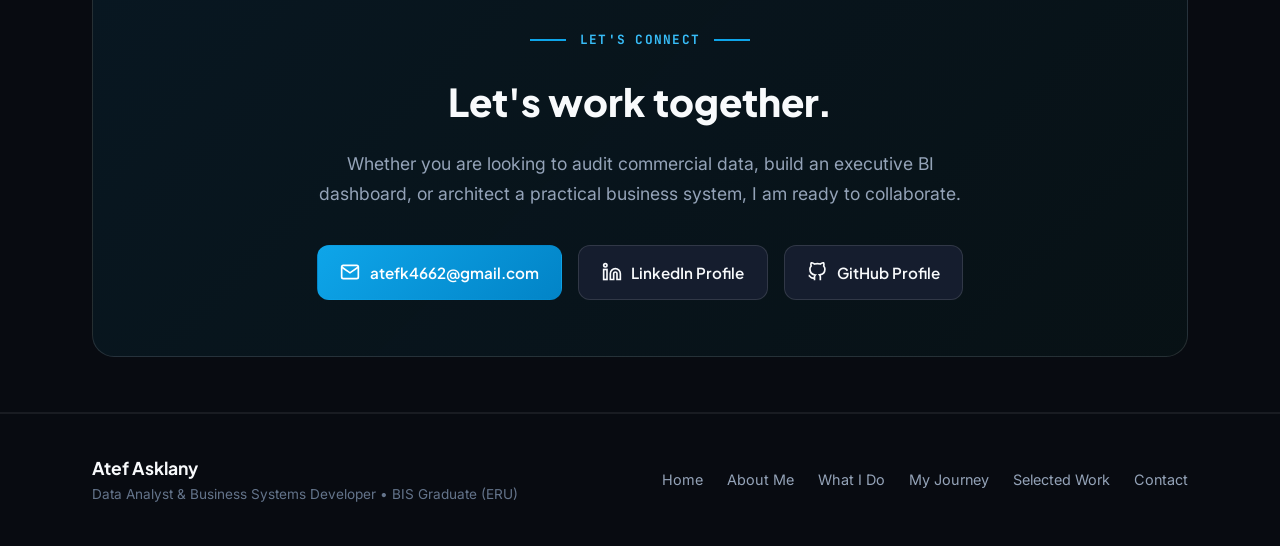
==== commit ceaf3152: "Redesign My Journey into a vertical connected timeline process with step nodes and date pills" ====
--- a/index.html
+++ b/index.html
@@ -256,123 +256,129 @@
             <span class="divider-text">My Journey</span>
           </div>
           <h2 class="section-heading">My Journey</h2>
-          <p class="section-sub">A story of professional development — from academic foundation in business systems to freelancing, data science, and real-world business analysis.</p>
-        </div>
-
-        <div class="journey-timeline-container reveal-on-scroll">
+          <p class="section-sub">A story of professional progression — connecting academic foundation to freelancing, data science, and real-world business analysis.</p>
+        </div>
+
+        <div class="journey-process-timeline reveal-on-scroll">
           
-          <!-- Milestone 01: Egyptian Russian University -->
-          <article class="journey-story-card">
-            <div class="journey-header">
-              <div class="journey-meta">
-                <span class="journey-org-badge">Egyptian Russian University (ERU)</span>
-                <h3 class="journey-role-title">Business Information Systems (BIS)</h3>
-              </div>
-              <span class="journey-period-pill">Academic Foundation</span>
-            </div>
-
-            <p class="journey-narrative">
-              The foundational starting point of my journey. The BIS program provided me with an integrated understanding of commercial business operations, information systems, database design, systems analysis, and technology — shaping how I connect business workflows with structured data and practical digital solutions.
-            </p>
-
-            <div class="journey-tags-group">
-              <span class="journey-tag">Business</span>
-              <span class="journey-tag">Systems</span>
-              <span class="journey-tag">Data</span>
-              <span class="journey-tag">Technology</span>
-            </div>
-          </article>
-
-          <!-- Milestone 02: ITIDA Gigs -->
-          <article class="journey-story-card">
-            <div class="journey-header">
-              <div class="journey-meta">
-                <span class="journey-org-badge">ITIDA × eYouth</span>
-                <h3 class="journey-role-title">ITIDA Gigs — Freelancing Program</h3>
-              </div>
-              <span class="journey-period-pill">Freelancing Development</span>
-            </div>
-
-            <p class="journey-narrative">
-              After building my academic foundation, I took my first step into turning technical capabilities into real freelance work. Completed "Freelancing 102" training, weekly masterclasses with expert coaches, and focus sessions covering profile setup, proposal writing, portfolio creation, financial management, client negotiation, communication, and marketing strategies — culminating in securing my first freelance gig.
-            </p>
-
-            <div class="journey-tags-group">
-              <span class="journey-tag">First Freelance Gig</span>
-              <span class="journey-tag">Client Communication</span>
-              <span class="journey-tag">Proposal Writing</span>
-              <span class="journey-tag">Freelancing</span>
-            </div>
-          </article>
-
-          <!-- Milestone 03: Covida — Data Analysis Training -->
-          <article class="journey-story-card">
-            <div class="journey-header">
-              <div class="journey-meta">
-                <span class="journey-org-badge">Covida</span>
-                <h3 class="journey-role-title">Covida — Data Analysis Training</h3>
-              </div>
-              <span class="journey-period-pill">Online Training</span>
-            </div>
-
-            <p class="journey-narrative">
-              Completed online training in Data Analysis with Covida, marking a focused transition from general freelancing toward a dedicated analytical path.
-            </p>
-
-            <div class="journey-tags-group">
-              <span class="journey-tag">Data Analysis</span>
-              <span class="journey-tag">Online Training</span>
-            </div>
-          </article>
-
-          <!-- Milestone 04: GCI World 2026 -->
-          <article class="journey-story-card">
-            <div class="journey-header">
-              <div class="journey-meta">
-                <span class="journey-org-badge">Matsuo-Iwasawa Lab U-Tokyo | The University of Tokyo</span>
-                <h3 class="journey-role-title">GCI World 2026 — Data Science & Machine Learning</h3>
-              </div>
-              <span class="journey-period-pill">2026</span>
-            </div>
-
-            <p class="journey-narrative">
-              As my interest in Data Analysis grew, I went deeper into Data Science and Machine Learning through GCI World 2026 organized by Matsuo-Iwasawa Lab at The University of Tokyo. Strengthened skills in Python, statistical thinking, data analysis, and machine learning, successfully passing the final assessment and completing a Final Project where I analyzed real datasets, built and compared Machine Learning models, and developed a data-driven business proposal.
-            </p>
-
-            <div class="journey-tags-group">
-              <span class="journey-tag">Python</span>
-              <span class="journey-tag">Machine Learning</span>
-              <span class="journey-tag">Data Science</span>
-              <span class="journey-tag">Statistical Thinking</span>
-            </div>
-          </article>
-
-          <!-- Milestone 05: IT SYS — Business Analysis Training -->
-          <article class="journey-story-card journey-highlight-card">
-            <div class="journey-header">
-              <div class="journey-meta">
-                <span class="journey-org-badge">IT SYS | Business Analysis Department</span>
-                <h3 class="journey-role-title">IT SYS — Business Analysis Training</h3>
-              </div>
-              <span class="journey-period-pill">Current Training</span>
-            </div>
-
-            <p class="journey-narrative">
-              Gaining practical exposure within the Business Analysis department at IT SYS, working with Odoo ERP. Learning how real companies manage operations, how business workflows are structured, how requirements are translated into system solutions, and how Business Analysts connect business needs with ERP implementations to support organizational goals.
-            </p>
-
-            <div class="journey-tags-group">
-              <span class="journey-tag">Business Analysis</span>
-              <span class="journey-tag">Odoo ERP</span>
-              <span class="journey-tag">Business Processes</span>
-              <span class="journey-tag">ERP Implementation</span>
-            </div>
-          </article>
+          <!-- Step 01: ERU -->
+          <div class="journey-process-item">
+            <div class="journey-step-node">01</div>
+            <article class="journey-card">
+              <div class="journey-card-header">
+                <div class="journey-card-meta">
+                  <span class="journey-card-org">Egyptian Russian University (ERU)</span>
+                  <h3 class="journey-card-title">Business Information Systems (BIS)</h3>
+                </div>
+                <span class="journey-date-pill">Academic Foundation</span>
+              </div>
+              <p class="journey-card-body">
+                The foundational starting point of my journey. The BIS program provided me with an integrated understanding of commercial business operations, information systems, database design, systems analysis, and technology — shaping how I connect business workflows with structured data and practical digital solutions.
+              </p>
+              <div class="journey-tags-list">
+                <span class="j-tag">Business</span>
+                <span class="j-tag">Systems</span>
+                <span class="j-tag">Data</span>
+                <span class="j-tag">Technology</span>
+              </div>
+            </article>
+          </div>
+
+          <!-- Step 02: ITIDA Gigs -->
+          <div class="journey-process-item">
+            <div class="journey-step-node">02</div>
+            <article class="journey-card">
+              <div class="journey-card-header">
+                <div class="journey-card-meta">
+                  <span class="journey-card-org">ITIDA × eYouth</span>
+                  <h3 class="journey-card-title">ITIDA Gigs — Freelancing Program</h3>
+                </div>
+                <span class="journey-date-pill">Freelancing Launch</span>
+              </div>
+              <p class="journey-card-body">
+                After building my academic foundation, I took my first step into turning technical capabilities into real freelance work. Completed "Freelancing 102" training, weekly masterclasses with expert coaches, and focus sessions covering profile setup, proposal writing, portfolio creation, financial management, client negotiation, communication, and marketing strategies — culminating in securing my first freelance gig.
+              </p>
+              <div class="journey-tags-list">
+                <span class="j-tag">First Freelance Gig</span>
+                <span class="j-tag">Client Communication</span>
+                <span class="j-tag">Proposal Writing</span>
+                <span class="j-tag">Freelancing</span>
+              </div>
+            </article>
+          </div>
+
+          <!-- Step 03: Covida -->
+          <div class="journey-process-item">
+            <div class="journey-step-node">03</div>
+            <article class="journey-card">
+              <div class="journey-card-header">
+                <div class="journey-card-meta">
+                  <span class="journey-card-org">Covida</span>
+                  <h3 class="journey-card-title">Covida — Data Analysis Training</h3>
+                </div>
+                <span class="journey-date-pill">Online Training</span>
+              </div>
+              <p class="journey-card-body">
+                Completed online training in Data Analysis with Covida, marking a focused transition from general freelancing toward a dedicated analytical path.
+              </p>
+              <div class="journey-tags-list">
+                <span class="j-tag">Data Analysis</span>
+                <span class="j-tag">Online Training</span>
+              </div>
+            </article>
+          </div>
+
+          <!-- Step 04: GCI World 2026 -->
+          <div class="journey-process-item">
+            <div class="journey-step-node">04</div>
+            <article class="journey-card">
+              <div class="journey-card-header">
+                <div class="journey-card-meta">
+                  <span class="journey-card-org">Matsuo-Iwasawa Lab U-Tokyo | The University of Tokyo</span>
+                  <h3 class="journey-card-title">GCI World 2026 — Data Science & Machine Learning</h3>
+                </div>
+                <span class="journey-date-pill">2026</span>
+              </div>
+              <p class="journey-card-body">
+                As my interest in Data Analysis grew, I went deeper into Data Science and Machine Learning through GCI World 2026 organized by Matsuo-Iwasawa Lab at The University of Tokyo. Strengthened skills in Python, statistical thinking, data analysis, and machine learning, successfully passing the final assessment and completing a Final Project analyzing real datasets, building & comparing Machine Learning models, and developing a data-driven business proposal.
+              </p>
+              <div class="journey-tags-list">
+                <span class="j-tag">Python</span>
+                <span class="j-tag">Machine Learning</span>
+                <span class="j-tag">Data Science</span>
+                <span class="j-tag">Statistical Thinking</span>
+              </div>
+            </article>
+          </div>
+
+          <!-- Step 05: IT SYS -->
+          <div class="journey-process-item latest-milestone">
+            <div class="journey-step-node">05</div>
+            <article class="journey-card">
+              <div class="journey-card-header">
+                <div class="journey-card-meta">
+                  <span class="journey-card-org">IT SYS | Business Analysis Department</span>
+                  <h3 class="journey-card-title">IT SYS — Business Analysis Training</h3>
+                </div>
+                <span class="journey-date-pill">Current Focus</span>
+              </div>
+              <p class="journey-card-body">
+                Gaining practical exposure within the Business Analysis department at IT SYS, working with Odoo ERP. Learning how real companies manage operations, how business workflows are structured, how requirements are translated into system solutions, and how Business Analysts connect business needs with ERP implementations to support organizational goals.
+              </p>
+              <div class="journey-tags-list">
+                <span class="j-tag">Business Analysis</span>
+                <span class="j-tag">Odoo ERP</span>
+                <span class="j-tag">Business Processes</span>
+                <span class="j-tag">ERP Implementation</span>
+              </div>
+            </article>
+          </div>
 
         </div>
 
       </div>
     </section>
+
 
 
     <!-- ================= 05. SELECTED WORK ================= -->
--- a/css/styles.css
+++ b/css/styles.css
@@ -2368,49 +2368,122 @@
   line-height: 1.7;
 }
 
-/* ----------------- My Journey (Story-Driven Milestones) ----------------- */
-.journey-timeline-container {
+/* ----------------- My Journey (Process Timeline Architecture) ----------------- */
+.journey-process-timeline {
+  position: relative;
+  padding-left: 3.5rem;
   display: flex;
   flex-direction: column;
-  gap: 2rem;
+  gap: 2.25rem;
+}
+
+/* Vertical Connecting Line */
+.journey-process-timeline::before {
+  content: "";
+  position: absolute;
+  top: 1.5rem;
+  bottom: 1.5rem;
+  left: 1.25rem;
+  width: 2px;
+  background: linear-gradient(180deg, var(--accent-cyan) 0%, rgba(14, 165, 233, 0.5) 70%, var(--accent-emerald) 100%);
+  z-index: 1;
+}
+
+/* Timeline Item Container */
+.journey-process-item {
   position: relative;
-}
-
-.journey-story-card {
+  display: flex;
+  flex-direction: column;
+}
+
+/* Timeline Node / Step Badge (01, 02, 03...) */
+.journey-step-node {
+  position: absolute;
+  left: -3.5rem;
+  top: 0.25rem;
+  width: 2.6rem;
+  height: 2.6rem;
+  border-radius: 50%;
+  background: #0E1420;
+  border: 2px solid var(--accent-cyan);
+  color: var(--accent-cyan-light);
+  font-family: var(--font-mono);
+  font-size: 0.85rem;
+  font-weight: 800;
+  display: flex;
+  align-items: center;
+  justify-content: center;
+  z-index: 2;
+  box-shadow: 0 0 15px rgba(14, 165, 233, 0.3);
+  transition: all var(--transition-smooth);
+}
+
+.journey-process-item:hover .journey-step-node {
+  background: var(--accent-cyan);
+  color: #080B11;
+  box-shadow: 0 0 20px rgba(14, 165, 233, 0.6);
+  transform: scale(1.1);
+}
+
+/* Active Highlight Node for Latest Milestone (IT SYS) */
+.journey-process-item.latest-milestone .journey-step-node {
+  border-color: var(--accent-emerald-light);
+  color: var(--accent-emerald-light);
+  box-shadow: 0 0 18px rgba(16, 185, 129, 0.4);
+}
+
+.journey-process-item.latest-milestone:hover .journey-step-node {
+  background: var(--accent-emerald);
+  color: #080B11;
+  box-shadow: 0 0 25px rgba(16, 185, 129, 0.7);
+}
+
+/* Timeline Content Card */
+.journey-card {
   background: var(--bg-surface);
-  border: 1px solid var(--border-subtle);
+  border: 1px solid var(--border-medium);
   border-radius: var(--radius-xl);
-  padding: 2.5rem;
+  padding: 2.25rem;
   display: flex;
   flex-direction: column;
-  gap: 1.35rem;
+  gap: 1.15rem;
+  box-shadow: var(--shadow-subtle);
+  transition: all var(--transition-smooth);
   position: relative;
-  transition: all var(--transition-smooth);
-}
-
-.journey-story-card:hover {
-  border-color: var(--border-medium);
+}
+
+.journey-card:hover {
+  border-color: var(--accent-cyan);
   background: var(--bg-surface-elevated);
-  transform: translateY(-2px);
-}
-
-.journey-header {
+  transform: translateX(6px);
+}
+
+.journey-process-item.latest-milestone .journey-card {
+  border-color: rgba(16, 185, 129, 0.35);
+  background: linear-gradient(135deg, rgba(16, 185, 129, 0.05) 0%, rgba(14, 20, 32, 0.95) 100%);
+}
+
+.journey-process-item.latest-milestone .journey-card:hover {
+  border-color: var(--accent-emerald);
+}
+
+.journey-card-header {
   display: flex;
   justify-content: space-between;
   align-items: flex-start;
   flex-wrap: wrap;
   gap: 1rem;
   border-bottom: 1px solid var(--border-subtle);
-  padding-bottom: 1.25rem;
-}
-
-.journey-meta {
+  padding-bottom: 1rem;
+}
+
+.journey-card-meta {
   display: flex;
   flex-direction: column;
-  gap: 0.35rem;
-}
-
-.journey-org-badge {
+  gap: 0.25rem;
+}
+
+.journey-card-org {
   font-family: var(--font-mono);
   font-size: 0.78rem;
   font-weight: 700;
@@ -2419,39 +2492,50 @@
   text-transform: uppercase;
 }
 
-.journey-role-title {
-  font-family: var(--font-heading);
-  font-size: 1.45rem;
+.journey-process-item.latest-milestone .journey-card-org {
+  color: var(--accent-emerald-light);
+}
+
+.journey-card-title {
+  font-family: var(--font-heading);
+  font-size: 1.35rem;
   font-weight: 800;
   color: var(--text-primary);
   line-height: 1.3;
 }
 
-.journey-period-pill {
-  align-self: flex-start;
+.journey-date-pill {
   font-family: var(--font-mono);
   font-size: 0.78rem;
+  font-weight: 600;
   padding: 0.35rem 0.85rem;
-  background: rgba(255, 255, 255, 0.04);
-  border: 1px solid var(--border-subtle);
+  background: rgba(14, 165, 233, 0.08);
+  border: 1px solid rgba(14, 165, 233, 0.25);
   border-radius: 999px;
-  color: var(--text-secondary);
-}
-
-.journey-narrative {
-  font-size: 0.98rem;
+  color: var(--accent-cyan-light);
+  white-space: nowrap;
+}
+
+.journey-process-item.latest-milestone .journey-date-pill {
+  background: rgba(16, 185, 129, 0.1);
+  border-color: rgba(16, 185, 129, 0.3);
+  color: var(--accent-emerald-light);
+}
+
+.journey-card-body {
+  font-size: 0.96rem;
   color: var(--text-secondary);
   line-height: 1.7;
 }
 
-.journey-tags-group {
+.journey-tags-list {
   display: flex;
   flex-wrap: wrap;
   gap: 0.5rem;
   margin-top: 0.25rem;
 }
 
-.journey-tag {
+.j-tag {
   font-family: var(--font-mono);
   font-size: 0.76rem;
   padding: 0.25rem 0.65rem;
@@ -2459,52 +2543,6 @@
   border: 1px solid var(--border-subtle);
   border-radius: 6px;
   color: var(--text-secondary);
-}
-
-.journey-highlight-card {
-  border-color: rgba(14, 165, 233, 0.3);
-  background: linear-gradient(135deg, rgba(14, 165, 233, 0.06) 0%, rgba(14, 20, 32, 0.95) 100%);
-}
-
-.journey-highlight-card::before {
-  content: "";
-  position: absolute;
-  top: 0;
-  left: 0;
-  width: 4px;
-  height: 100%;
-  background: linear-gradient(180deg, var(--accent-cyan-light), var(--accent-emerald-light));
-  border-radius: var(--radius-xl) 0 0 var(--radius-xl);
-}
-
-.journey-card-actions {
-  display: flex;
-  align-items: center;
-  justify-content: flex-start;
-  gap: 1rem;
-  margin-top: 0.25rem;
-}
-
-.btn-cert-link {
-  display: inline-flex;
-  align-items: center;
-  gap: 0.5rem;
-  font-family: var(--font-mono);
-  font-size: 0.82rem;
-  font-weight: 600;
-  color: var(--accent-cyan-light);
-  text-decoration: none;
-  padding: 0.45rem 1rem;
-  border: 1px solid rgba(14, 165, 233, 0.35);
-  border-radius: 6px;
-  background: rgba(14, 165, 233, 0.08);
-  transition: all var(--transition-fast);
-}
-
-.btn-cert-link:hover {
-  background: rgba(14, 165, 233, 0.18);
-  border-color: var(--accent-cyan-light);
-  color: #FFFFFF;
 }
 
 /* ----------------- Scroll Reveal Animation Rules ----------------- */
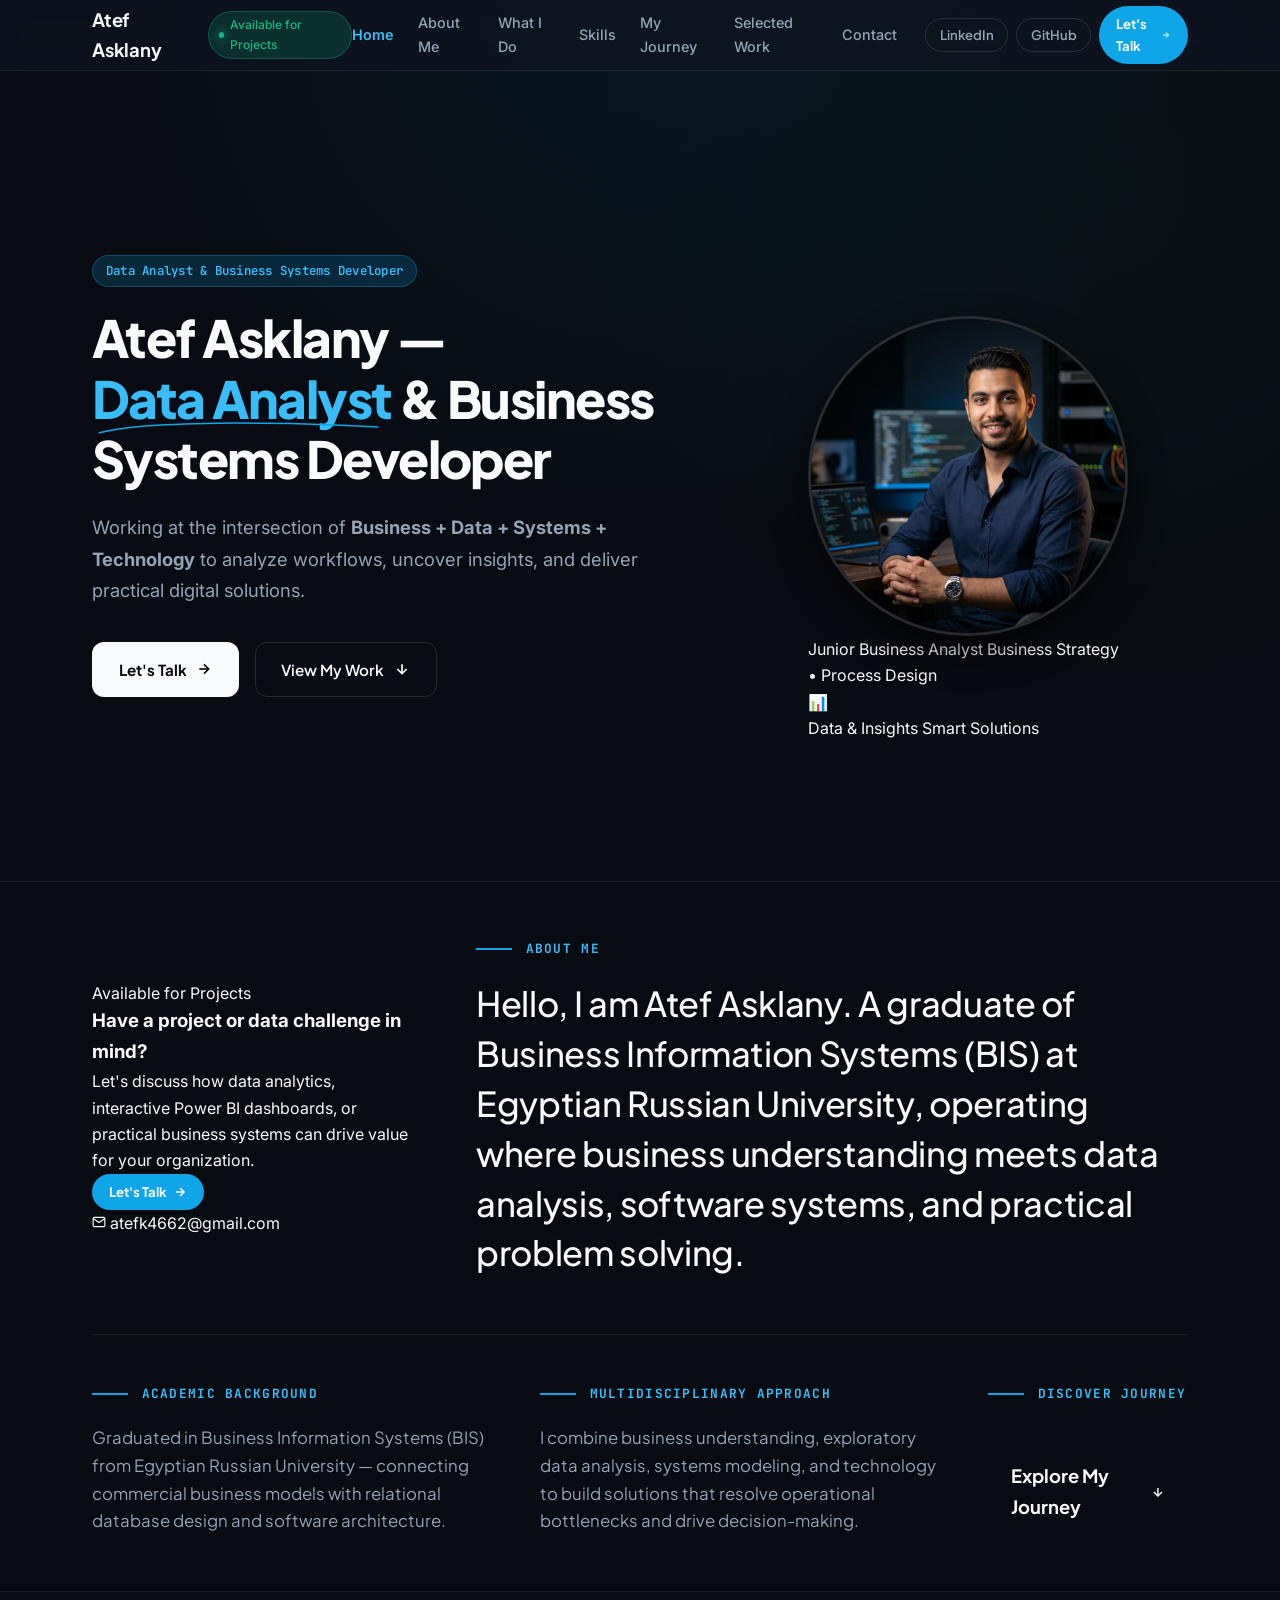
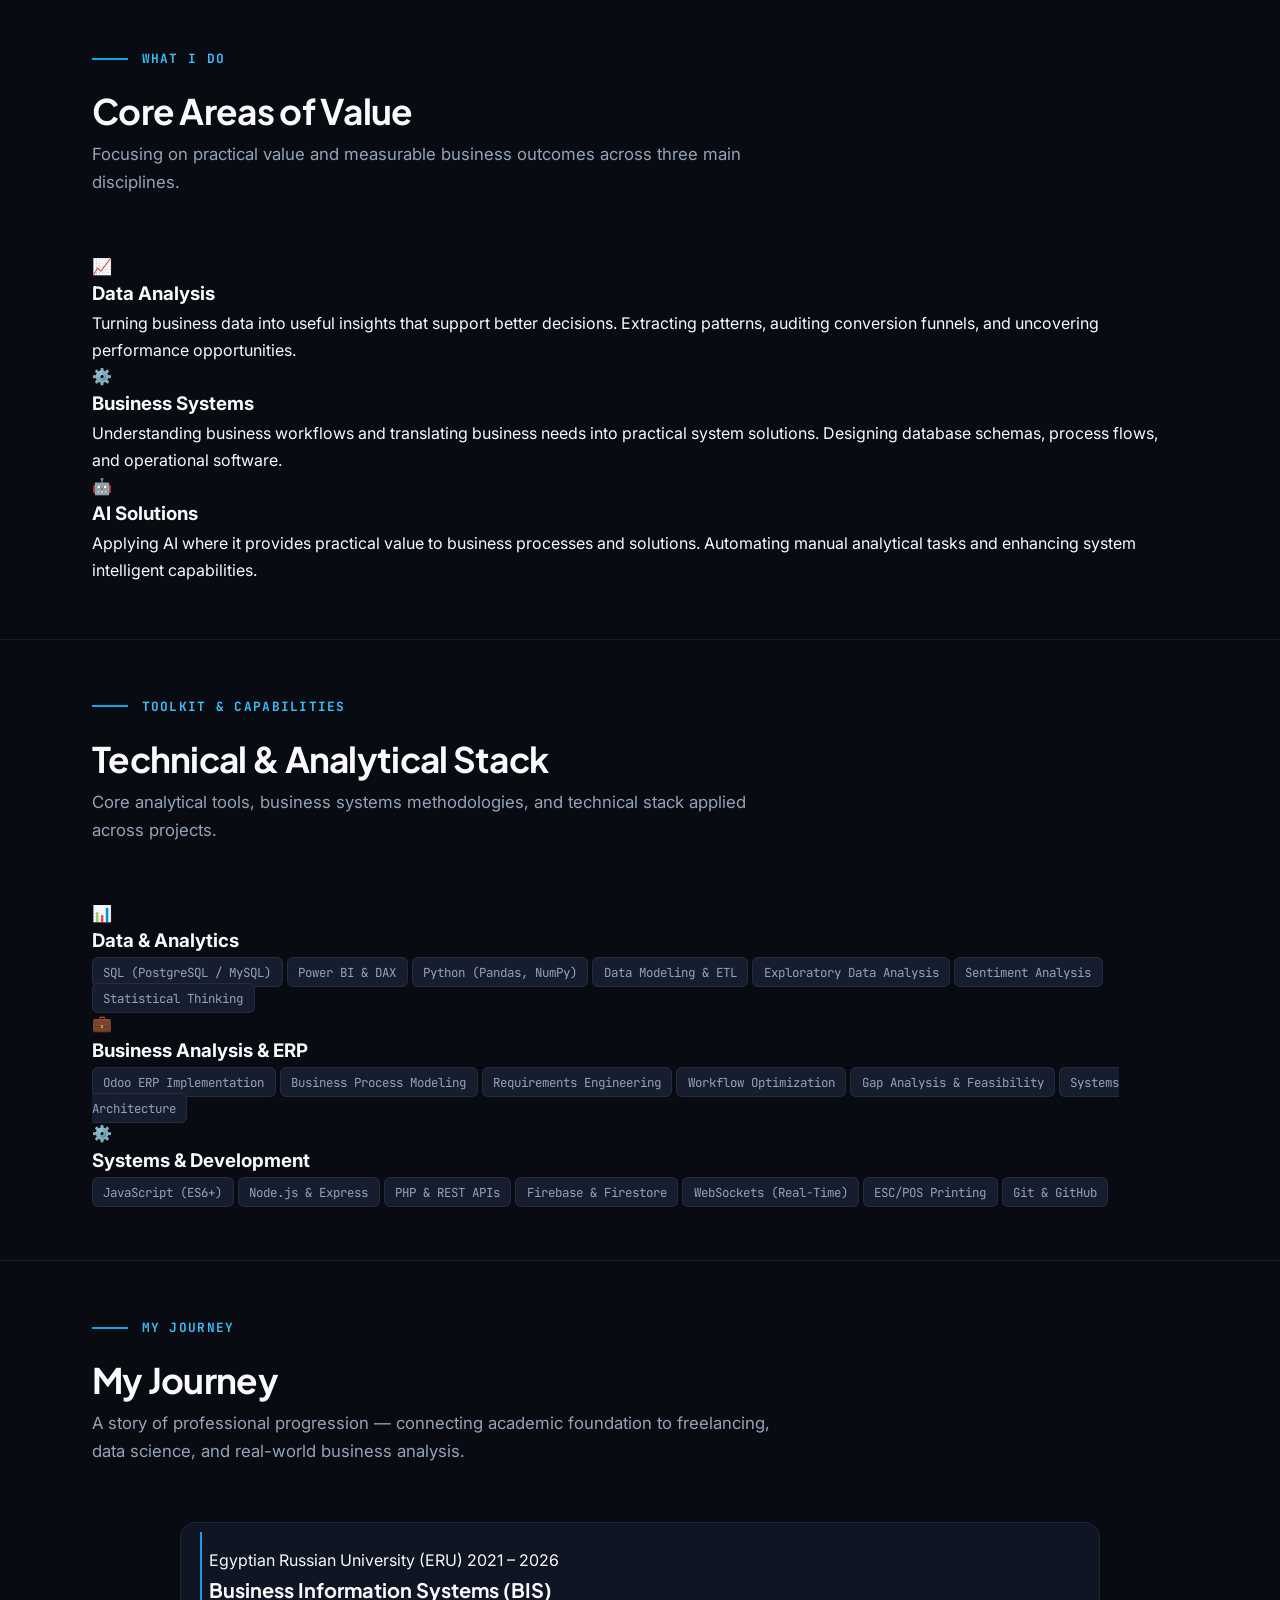
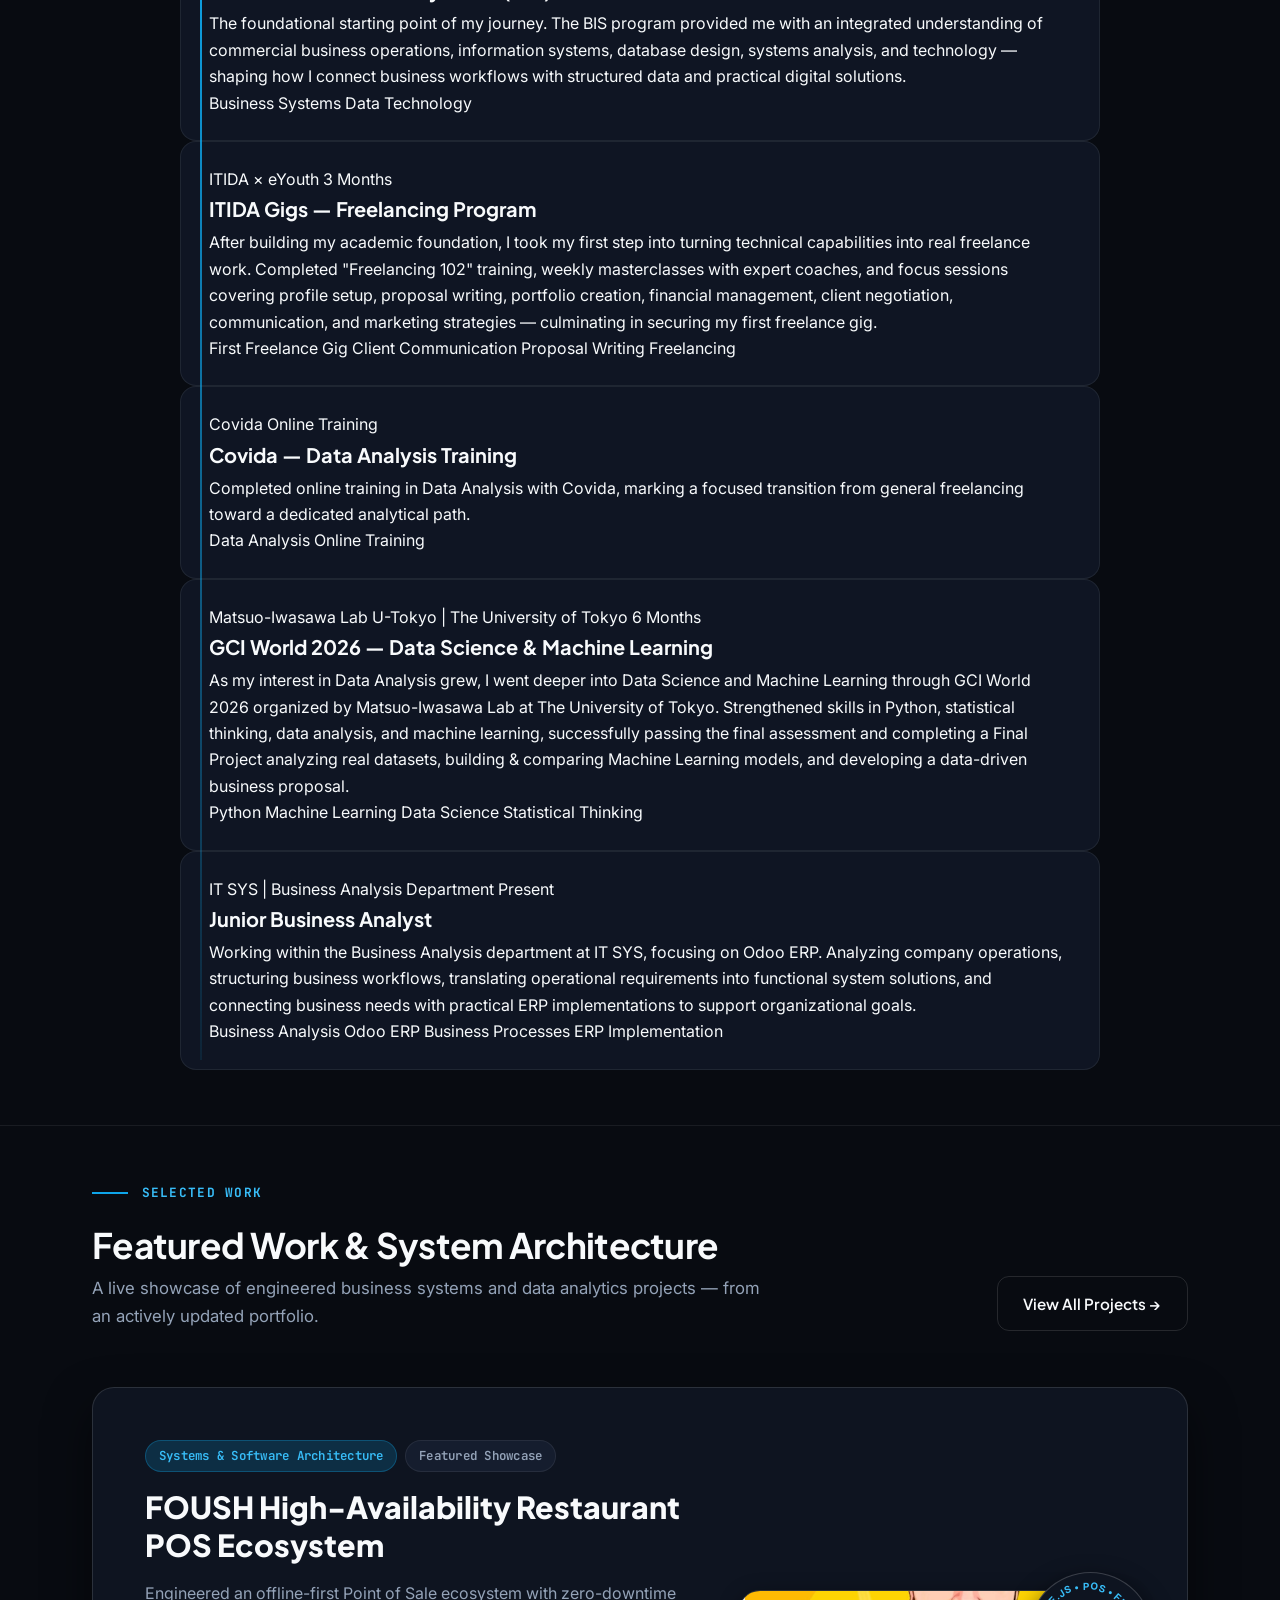
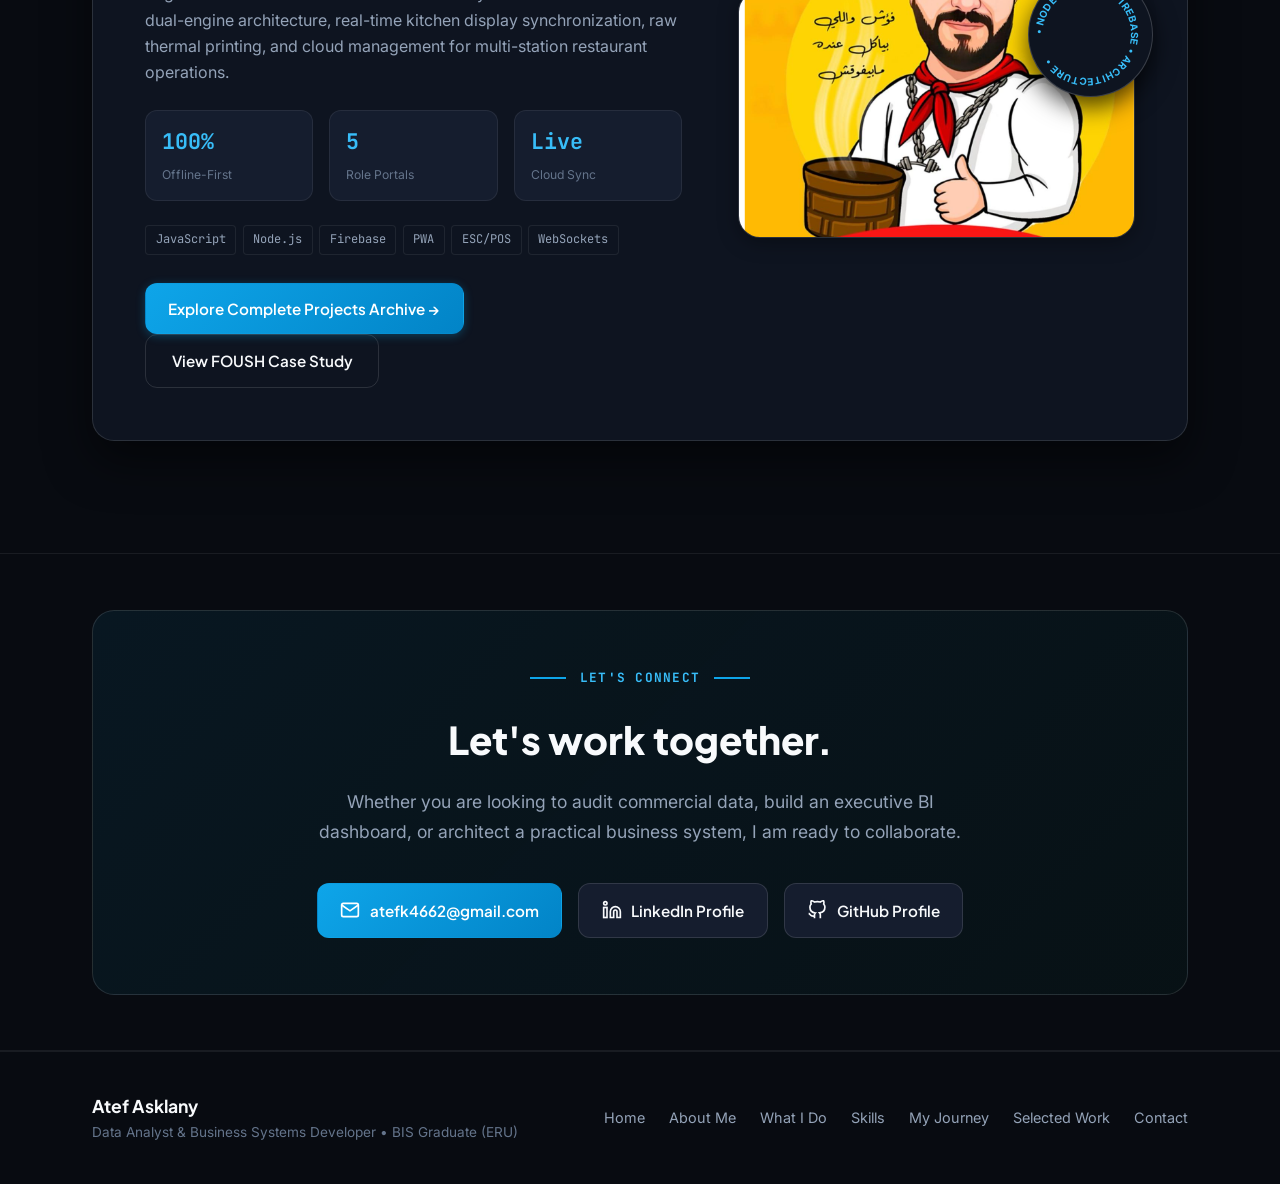
==== commit 4bf4c509: "Add files via upload" ====
--- a/index.html
+++ b/index.html
@@ -31,6 +31,7 @@
           <a href="#home" class="nav-link active">Home</a>
           <a href="#about-me" class="nav-link">About Me</a>
           <a href="#what-i-do" class="nav-link">What I Do</a>
+          <a href="#skills" class="nav-link">Skills</a>
           <a href="#journey" class="nav-link">My Journey</a>
           <a href="#selected-work" class="nav-link">Selected Work</a>
           <a href="#contact" class="nav-link">Contact</a>
@@ -93,22 +94,28 @@
             </div>
           </div>
 
-          <!-- Right Column: Circular Portrait with Floating Rotating Badge -->
+          <!-- Right Column: Modern Tech Portrait Frame with Floating Glass Badges -->
           <div class="kh-hero-visual-col reveal-on-scroll">
             <div class="kh-circular-frame-wrapper">
               <div class="kh-circular-frame">
                 <img src="assets/atef_portrait.jpg" alt="Atef Asklany" class="kh-circular-img" />
               </div>
 
-              <!-- Rotating Circular Badge overlapping top-left of circle -->
-              <div class="rotate-badge-badge-top-left">
-                <div class="rotate-badge">
-                  <svg viewBox="0 0 300 300">
-                    <path id="heroCurvedText" fill="none" stroke="none" d="M 32.55,148.48 A 108.15,108.15 0 0 1 140.70,40.32 A 108.15,108.15 0 0 1 248.85,148.48 A 108.15,108.15 0 0 1 140.70,256.63 A 108.15,108.15 0 0 1 32.55,148.48 Z"></path>
-                    <text font-size="24" fill="#FFFFFF" letter-spacing="2" font-weight="700">
-                      <textPath xlink:href="#heroCurvedText" side="left" startOffset="0">- MAKING A DIFFERENCE - هتعمل فرق - عاطف -</textPath>
-                    </text>
-                  </svg>
+              <!-- Floating Glass Badge 1: Role & Core Focus -->
+              <div class="hero-glass-pill top-left">
+                <span class="live-pulse-dot"></span>
+                <div class="h-pill-text">
+                  <span class="h-pill-role">Junior Business Analyst</span>
+                  <span class="h-pill-detail">Business Strategy • Process Design</span>
+                </div>
+              </div>
+
+              <!-- Floating Glass Badge 2: Analytical Focus -->
+              <div class="hero-glass-pill bottom-right">
+                <div class="h-pill-icon">📊</div>
+                <div class="h-pill-text">
+                  <span class="h-pill-role">Data & Insights</span>
+                  <span class="h-pill-detail">Smart Solutions</span>
                 </div>
               </div>
             </div>
@@ -246,7 +253,77 @@
       </div>
     </section>
 
-    <!-- ================= 04. MY JOURNEY ================= -->
+    <!-- ================= 04. TECHNICAL & ANALYTICAL CAPABILITIES ================= -->
+    <section class="section-spacing" id="skills">
+      <div class="container">
+        
+        <div class="section-header">
+          <div class="editorial-divider">
+            <span class="divider-line"></span>
+            <span class="divider-text">Toolkit & Capabilities</span>
+          </div>
+          <h2 class="section-heading">Technical & Analytical Stack</h2>
+          <p class="section-sub">Core analytical tools, business systems methodologies, and technical stack applied across projects.</p>
+        </div>
+
+        <div class="skills-categories-grid reveal-on-scroll">
+          
+          <!-- Category 1: Data Analytics & BI -->
+          <div class="skill-category-card">
+            <div class="skill-card-top">
+              <div class="skill-card-icon">📊</div>
+              <h3 class="skill-card-title">Data & Analytics</h3>
+            </div>
+            <div class="skill-pills-wrap">
+              <span class="skill-pill">SQL (PostgreSQL / MySQL)</span>
+              <span class="skill-pill">Power BI & DAX</span>
+              <span class="skill-pill">Python (Pandas, NumPy)</span>
+              <span class="skill-pill">Data Modeling & ETL</span>
+              <span class="skill-pill">Exploratory Data Analysis</span>
+              <span class="skill-pill">Sentiment Analysis</span>
+              <span class="skill-pill">Statistical Thinking</span>
+            </div>
+          </div>
+
+          <!-- Category 2: Business Analysis & ERP -->
+          <div class="skill-category-card">
+            <div class="skill-card-top">
+              <div class="skill-card-icon">💼</div>
+              <h3 class="skill-card-title">Business Analysis & ERP</h3>
+            </div>
+            <div class="skill-pills-wrap">
+              <span class="skill-pill">Odoo ERP Implementation</span>
+              <span class="skill-pill">Business Process Modeling</span>
+              <span class="skill-pill">Requirements Engineering</span>
+              <span class="skill-pill">Workflow Optimization</span>
+              <span class="skill-pill">Gap Analysis & Feasibility</span>
+              <span class="skill-pill">Systems Architecture</span>
+            </div>
+          </div>
+
+          <!-- Category 3: Engineering & Systems Stack -->
+          <div class="skill-category-card">
+            <div class="skill-card-top">
+              <div class="skill-card-icon">⚙️</div>
+              <h3 class="skill-card-title">Systems & Development</h3>
+            </div>
+            <div class="skill-pills-wrap">
+              <span class="skill-pill">JavaScript (ES6+)</span>
+              <span class="skill-pill">Node.js & Express</span>
+              <span class="skill-pill">PHP & REST APIs</span>
+              <span class="skill-pill">Firebase & Firestore</span>
+              <span class="skill-pill">WebSockets (Real-Time)</span>
+              <span class="skill-pill">ESC/POS Printing</span>
+              <span class="skill-pill">Git & GitHub</span>
+            </div>
+          </div>
+
+        </div>
+
+      </div>
+    </section>
+
+    <!-- ================= 05. MY JOURNEY ================= -->
     <section class="section-spacing" id="journey">
       <div class="container">
         
@@ -259,119 +336,119 @@
           <p class="section-sub">A story of professional progression — connecting academic foundation to freelancing, data science, and real-world business analysis.</p>
         </div>
 
-        <div class="journey-process-timeline reveal-on-scroll">
+        <div class="journey-timeline reveal-on-scroll">
           
-          <!-- Step 01: ERU -->
-          <div class="journey-process-item">
-            <div class="journey-step-node">01</div>
-            <article class="journey-card">
-              <div class="journey-card-header">
-                <div class="journey-card-meta">
-                  <span class="journey-card-org">Egyptian Russian University (ERU)</span>
-                  <h3 class="journey-card-title">Business Information Systems (BIS)</h3>
-                </div>
-                <span class="journey-date-pill">Academic Foundation</span>
-              </div>
-              <p class="journey-card-body">
+          <!-- Milestone 1: ERU -->
+          <div class="timeline-milestone">
+            <div class="timeline-node">
+              <span class="node-dot"></span>
+            </div>
+            <div class="timeline-content">
+              <div class="timeline-top-bar">
+                <span class="timeline-org">Egyptian Russian University (ERU)</span>
+                <span class="timeline-duration">2021 – 2026</span>
+              </div>
+              <h3 class="timeline-title">Business Information Systems (BIS)</h3>
+              <p class="timeline-body">
                 The foundational starting point of my journey. The BIS program provided me with an integrated understanding of commercial business operations, information systems, database design, systems analysis, and technology — shaping how I connect business workflows with structured data and practical digital solutions.
               </p>
-              <div class="journey-tags-list">
-                <span class="j-tag">Business</span>
-                <span class="j-tag">Systems</span>
-                <span class="j-tag">Data</span>
-                <span class="j-tag">Technology</span>
-              </div>
-            </article>
-          </div>
-
-          <!-- Step 02: ITIDA Gigs -->
-          <div class="journey-process-item">
-            <div class="journey-step-node">02</div>
-            <article class="journey-card">
-              <div class="journey-card-header">
-                <div class="journey-card-meta">
-                  <span class="journey-card-org">ITIDA × eYouth</span>
-                  <h3 class="journey-card-title">ITIDA Gigs — Freelancing Program</h3>
-                </div>
-                <span class="journey-date-pill">Freelancing Launch</span>
-              </div>
-              <p class="journey-card-body">
+              <div class="timeline-tags">
+                <span class="t-tag">Business</span>
+                <span class="t-tag">Systems</span>
+                <span class="t-tag">Data</span>
+                <span class="t-tag">Technology</span>
+              </div>
+            </div>
+          </div>
+
+          <!-- Milestone 2: ITIDA Gigs -->
+          <div class="timeline-milestone">
+            <div class="timeline-node">
+              <span class="node-dot"></span>
+            </div>
+            <div class="timeline-content">
+              <div class="timeline-top-bar">
+                <span class="timeline-org">ITIDA × eYouth</span>
+                <span class="timeline-duration">3 Months</span>
+              </div>
+              <h3 class="timeline-title">ITIDA Gigs — Freelancing Program</h3>
+              <p class="timeline-body">
                 After building my academic foundation, I took my first step into turning technical capabilities into real freelance work. Completed "Freelancing 102" training, weekly masterclasses with expert coaches, and focus sessions covering profile setup, proposal writing, portfolio creation, financial management, client negotiation, communication, and marketing strategies — culminating in securing my first freelance gig.
               </p>
-              <div class="journey-tags-list">
-                <span class="j-tag">First Freelance Gig</span>
-                <span class="j-tag">Client Communication</span>
-                <span class="j-tag">Proposal Writing</span>
-                <span class="j-tag">Freelancing</span>
-              </div>
-            </article>
-          </div>
-
-          <!-- Step 03: Covida -->
-          <div class="journey-process-item">
-            <div class="journey-step-node">03</div>
-            <article class="journey-card">
-              <div class="journey-card-header">
-                <div class="journey-card-meta">
-                  <span class="journey-card-org">Covida</span>
-                  <h3 class="journey-card-title">Covida — Data Analysis Training</h3>
-                </div>
-                <span class="journey-date-pill">Online Training</span>
-              </div>
-              <p class="journey-card-body">
+              <div class="timeline-tags">
+                <span class="t-tag">First Freelance Gig</span>
+                <span class="t-tag">Client Communication</span>
+                <span class="t-tag">Proposal Writing</span>
+                <span class="t-tag">Freelancing</span>
+              </div>
+            </div>
+          </div>
+
+          <!-- Milestone 3: Covida -->
+          <div class="timeline-milestone">
+            <div class="timeline-node">
+              <span class="node-dot"></span>
+            </div>
+            <div class="timeline-content">
+              <div class="timeline-top-bar">
+                <span class="timeline-org">Covida</span>
+                <span class="timeline-duration">Online Training</span>
+              </div>
+              <h3 class="timeline-title">Covida — Data Analysis Training</h3>
+              <p class="timeline-body">
                 Completed online training in Data Analysis with Covida, marking a focused transition from general freelancing toward a dedicated analytical path.
               </p>
-              <div class="journey-tags-list">
-                <span class="j-tag">Data Analysis</span>
-                <span class="j-tag">Online Training</span>
-              </div>
-            </article>
-          </div>
-
-          <!-- Step 04: GCI World 2026 -->
-          <div class="journey-process-item">
-            <div class="journey-step-node">04</div>
-            <article class="journey-card">
-              <div class="journey-card-header">
-                <div class="journey-card-meta">
-                  <span class="journey-card-org">Matsuo-Iwasawa Lab U-Tokyo | The University of Tokyo</span>
-                  <h3 class="journey-card-title">GCI World 2026 — Data Science & Machine Learning</h3>
-                </div>
-                <span class="journey-date-pill">2026</span>
-              </div>
-              <p class="journey-card-body">
+              <div class="timeline-tags">
+                <span class="t-tag">Data Analysis</span>
+                <span class="t-tag">Online Training</span>
+              </div>
+            </div>
+          </div>
+
+          <!-- Milestone 4: GCI World 2026 -->
+          <div class="timeline-milestone">
+            <div class="timeline-node">
+              <span class="node-dot"></span>
+            </div>
+            <div class="timeline-content">
+              <div class="timeline-top-bar">
+                <span class="timeline-org">Matsuo-Iwasawa Lab U-Tokyo | The University of Tokyo</span>
+                <span class="timeline-duration">6 Months</span>
+              </div>
+              <h3 class="timeline-title">GCI World 2026 — Data Science & Machine Learning</h3>
+              <p class="timeline-body">
                 As my interest in Data Analysis grew, I went deeper into Data Science and Machine Learning through GCI World 2026 organized by Matsuo-Iwasawa Lab at The University of Tokyo. Strengthened skills in Python, statistical thinking, data analysis, and machine learning, successfully passing the final assessment and completing a Final Project analyzing real datasets, building & comparing Machine Learning models, and developing a data-driven business proposal.
               </p>
-              <div class="journey-tags-list">
-                <span class="j-tag">Python</span>
-                <span class="j-tag">Machine Learning</span>
-                <span class="j-tag">Data Science</span>
-                <span class="j-tag">Statistical Thinking</span>
-              </div>
-            </article>
-          </div>
-
-          <!-- Step 05: IT SYS -->
-          <div class="journey-process-item latest-milestone">
-            <div class="journey-step-node">05</div>
-            <article class="journey-card">
-              <div class="journey-card-header">
-                <div class="journey-card-meta">
-                  <span class="journey-card-org">IT SYS | Business Analysis Department</span>
-                  <h3 class="journey-card-title">IT SYS — Business Analysis Training</h3>
-                </div>
-                <span class="journey-date-pill">Current Focus</span>
-              </div>
-              <p class="journey-card-body">
-                Gaining practical exposure within the Business Analysis department at IT SYS, working with Odoo ERP. Learning how real companies manage operations, how business workflows are structured, how requirements are translated into system solutions, and how Business Analysts connect business needs with ERP implementations to support organizational goals.
+              <div class="timeline-tags">
+                <span class="t-tag">Python</span>
+                <span class="t-tag">Machine Learning</span>
+                <span class="t-tag">Data Science</span>
+                <span class="t-tag">Statistical Thinking</span>
+              </div>
+            </div>
+          </div>
+
+          <!-- Milestone 5: IT SYS (Junior Business Analyst) -->
+          <div class="timeline-milestone highlight">
+            <div class="timeline-node">
+              <span class="node-dot"></span>
+            </div>
+            <div class="timeline-content">
+              <div class="timeline-top-bar">
+                <span class="timeline-org">IT SYS | Business Analysis Department</span>
+                <span class="timeline-duration">Present</span>
+              </div>
+              <h3 class="timeline-title">Junior Business Analyst</h3>
+              <p class="timeline-body">
+                Working within the Business Analysis department at IT SYS, focusing on Odoo ERP. Analyzing company operations, structuring business workflows, translating operational requirements into functional system solutions, and connecting business needs with practical ERP implementations to support organizational goals.
               </p>
-              <div class="journey-tags-list">
-                <span class="j-tag">Business Analysis</span>
-                <span class="j-tag">Odoo ERP</span>
-                <span class="j-tag">Business Processes</span>
-                <span class="j-tag">ERP Implementation</span>
-              </div>
-            </article>
+              <div class="timeline-tags">
+                <span class="t-tag">Business Analysis</span>
+                <span class="t-tag">Odoo ERP</span>
+                <span class="t-tag">Business Processes</span>
+                <span class="t-tag">ERP Implementation</span>
+              </div>
+            </div>
           </div>
 
         </div>
@@ -381,7 +458,8 @@
 
 
 
-    <!-- ================= 05. SELECTED WORK ================= -->
+
+    <!-- ================= 06. SELECTED WORK ================= -->
     <section class="kh-projects-showcase section-spacing" id="selected-work">
       <div class="container">
         
@@ -391,61 +469,65 @@
               <span class="divider-line"></span>
               <span class="divider-text">SELECTED WORK</span>
             </div>
-            <h2 class="section-heading">Selected Work</h2>
-            <p class="section-sub">A selection of data-driven projects and practical business systems I’ve built.</p>
+            <h2 class="section-heading">Featured Work & System Architecture</h2>
+            <p class="section-sub">A live showcase of engineered business systems and data analytics projects — from an actively updated portfolio.</p>
           </div>
           <a href="projects.html" class="btn btn-outline-editorial">
             <span>View All Projects →</span>
           </a>
         </div>
 
-        <!-- 1. FEATURED CASE STUDY PREVIEW: ShopEasy -->
+        <!-- UNIFIED FEATURED SHOWCASE: FOUSH Restaurant POS -->
         <div class="hero-project-spotlight reveal-on-scroll">
           <div class="hero-spotlight-content">
             <div class="spotlight-badge-row">
-              <span class="badge badge-primary">E-Commerce & Marketing Analytics</span>
-              <span class="badge badge-subtle">Featured Case Study</span>
+              <span class="badge badge-primary">Systems & Software Architecture</span>
+              <span class="badge badge-subtle">Featured Showcase</span>
             </div>
             
-            <h3 class="spotlight-title">ShopEasy Marketing Analytics & Customer Retention Audit</h3>
+            <h3 class="spotlight-title">FOUSH High-Availability Restaurant POS Ecosystem</h3>
             
             <p class="spotlight-desc">
-              Audited transaction logs and customer touchpoints to diagnose conversion drop-offs. Built an interactive Power BI dashboard suite and sentiment pipeline that identified core drop-off points and improved retention strategies.
+              Engineered an offline-first Point of Sale ecosystem with zero-downtime dual-engine architecture, real-time kitchen display synchronization, raw thermal printing, and cloud management for multi-station restaurant operations.
             </p>
 
             <div class="spotlight-metrics-grid">
               <div class="spotlight-metric">
-                <span class="s-val">8.5%</span>
-                <span class="s-lbl">Avg Conversion</span>
+                <span class="s-val">100%</span>
+                <span class="s-lbl">Offline-First</span>
               </div>
               <div class="spotlight-metric">
-                <span class="s-val">2.98M</span>
-                <span class="s-lbl">Impressions</span>
+                <span class="s-val">5</span>
+                <span class="s-lbl">Role Portals</span>
               </div>
               <div class="spotlight-metric">
-                <span class="s-val">357</span>
-                <span class="s-lbl">Reviews Modeled</span>
+                <span class="s-val">Live</span>
+                <span class="s-lbl">Cloud Sync</span>
               </div>
             </div>
 
             <div class="spotlight-tools">
-              <span class="tool-tag">SQL</span>
-              <span class="tool-tag">Power BI</span>
-              <span class="tool-tag">Python</span>
-              <span class="tool-tag">DAX</span>
-              <span class="tool-tag">Sentiment Analysis</span>
-            </div>
-
-            <div class="spotlight-action">
-              <a href="projects/shopeasy.html" class="btn btn-primary btn-lg">
-                <span>Explore Full Case Study →</span>
+              <span class="tool-tag">JavaScript</span>
+              <span class="tool-tag">Node.js</span>
+              <span class="tool-tag">Firebase</span>
+              <span class="tool-tag">PWA</span>
+              <span class="tool-tag">ESC/POS</span>
+              <span class="tool-tag">WebSockets</span>
+            </div>
+
+            <div class="spotlight-actions-group">
+              <a href="projects.html" class="btn btn-primary btn-lg">
+                <span>Explore Complete Projects Archive →</span>
+              </a>
+              <a href="projects/foush.html" class="btn btn-outline-editorial">
+                <span>View FOUSH Case Study</span>
               </a>
             </div>
           </div>
 
           <div class="hero-spotlight-media">
             <div class="spotlight-image-frame">
-              <img src="assets/shopeasy_cover.jpg" alt="ShopEasy Marketing Analytics Dashboard" class="spotlight-img" loading="lazy" />
+              <img src="assets/foush_real_cover.png" alt="FOUSH Restaurant POS System Interface" class="spotlight-img" loading="lazy" />
               <div class="spotlight-img-overlay"></div>
             </div>
 
@@ -454,27 +536,11 @@
                 <svg viewBox="0 0 300 300">
                   <path id="spotlightCurvedText" fill="none" stroke="none" d="M 32.55,148.48 A 108.15,108.15 0 0 1 140.70,40.32 A 108.15,108.15 0 0 1 248.85,148.48 A 108.15,108.15 0 0 1 140.70,256.63 A 108.15,108.15 0 0 1 32.55,148.48 Z"></path>
                   <text font-size="24" fill="#38BDF8" letter-spacing="2" font-weight="700">
-                    <textPath xlink:href="#spotlightCurvedText" side="left" startOffset="0">• POWER BI • SQL • ANALYTICS •</textPath>
+                    <textPath xlink:href="#spotlightCurvedText" side="left" startOffset="0">• NODE.JS • POS • FIREBASE • ARCHITECTURE •</textPath>
                   </text>
                 </svg>
               </div>
             </div>
-          </div>
-        </div>
-
-        <!-- 2. GATEWAY BANNER TO FULL CATALOG PAGE -->
-        <div class="projects-gateway-banner reveal-on-scroll">
-          <div class="pgb-content">
-            <span class="pgb-tag">Full Portfolio Catalog</span>
-            <h3 class="pgb-title">Explore Complete Work & Case Studies</h3>
-            <p class="pgb-desc">
-              Browse all 4 deployed systems and data analytics case studies — including FOUSH Restaurant POS, Triple Seven Enterprise System, and Customer Shopping Behavior.
-            </p>
-          </div>
-          <div class="pgb-action">
-            <a href="projects.html" class="btn btn-primary btn-lg">
-              <span>View All Projects (4 Deployed) →</span>
-            </a>
           </div>
         </div>
 
@@ -533,6 +599,7 @@
         <a href="#home" class="footer-link">Home</a>
         <a href="#about-me" class="footer-link">About Me</a>
         <a href="#what-i-do" class="footer-link">What I Do</a>
+        <a href="#skills" class="footer-link">Skills</a>
         <a href="#journey" class="footer-link">My Journey</a>
         <a href="#selected-work" class="footer-link">Selected Work</a>
         <a href="#contact" class="footer-link">Contact</a>
